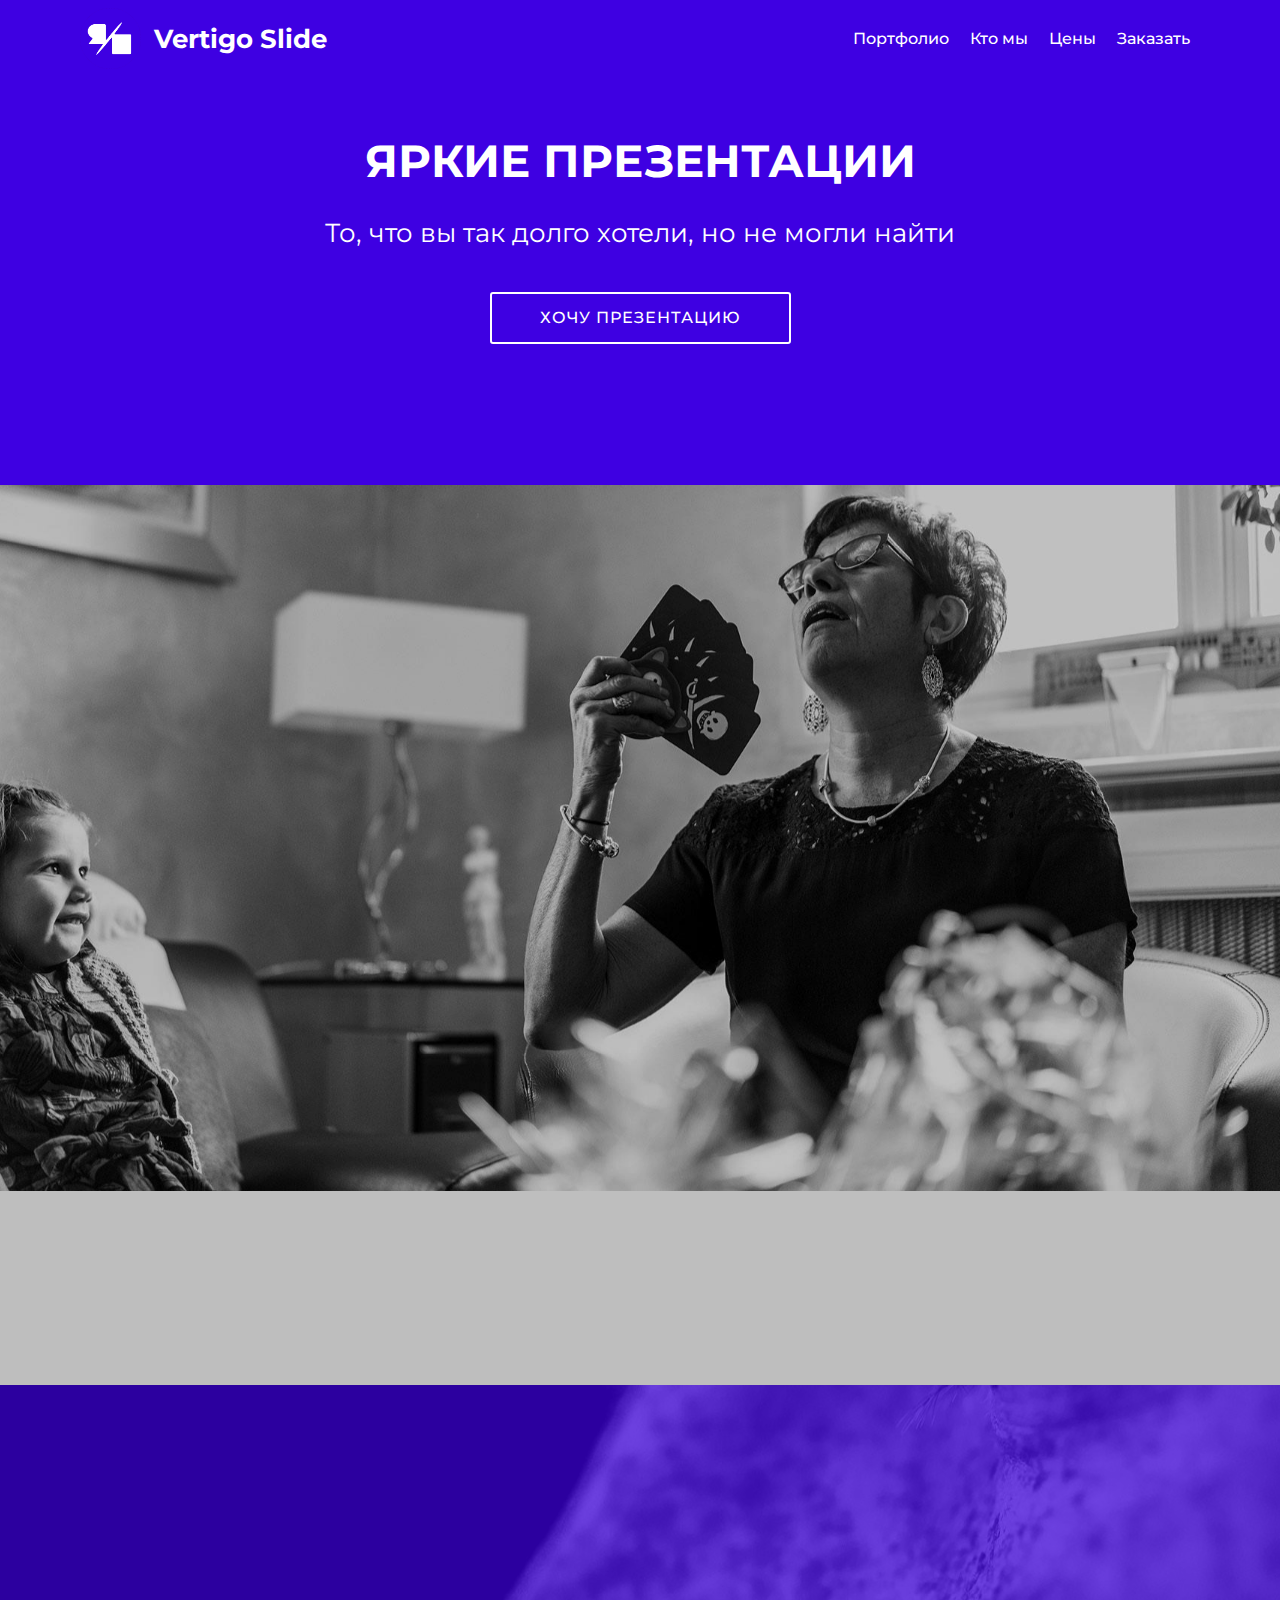
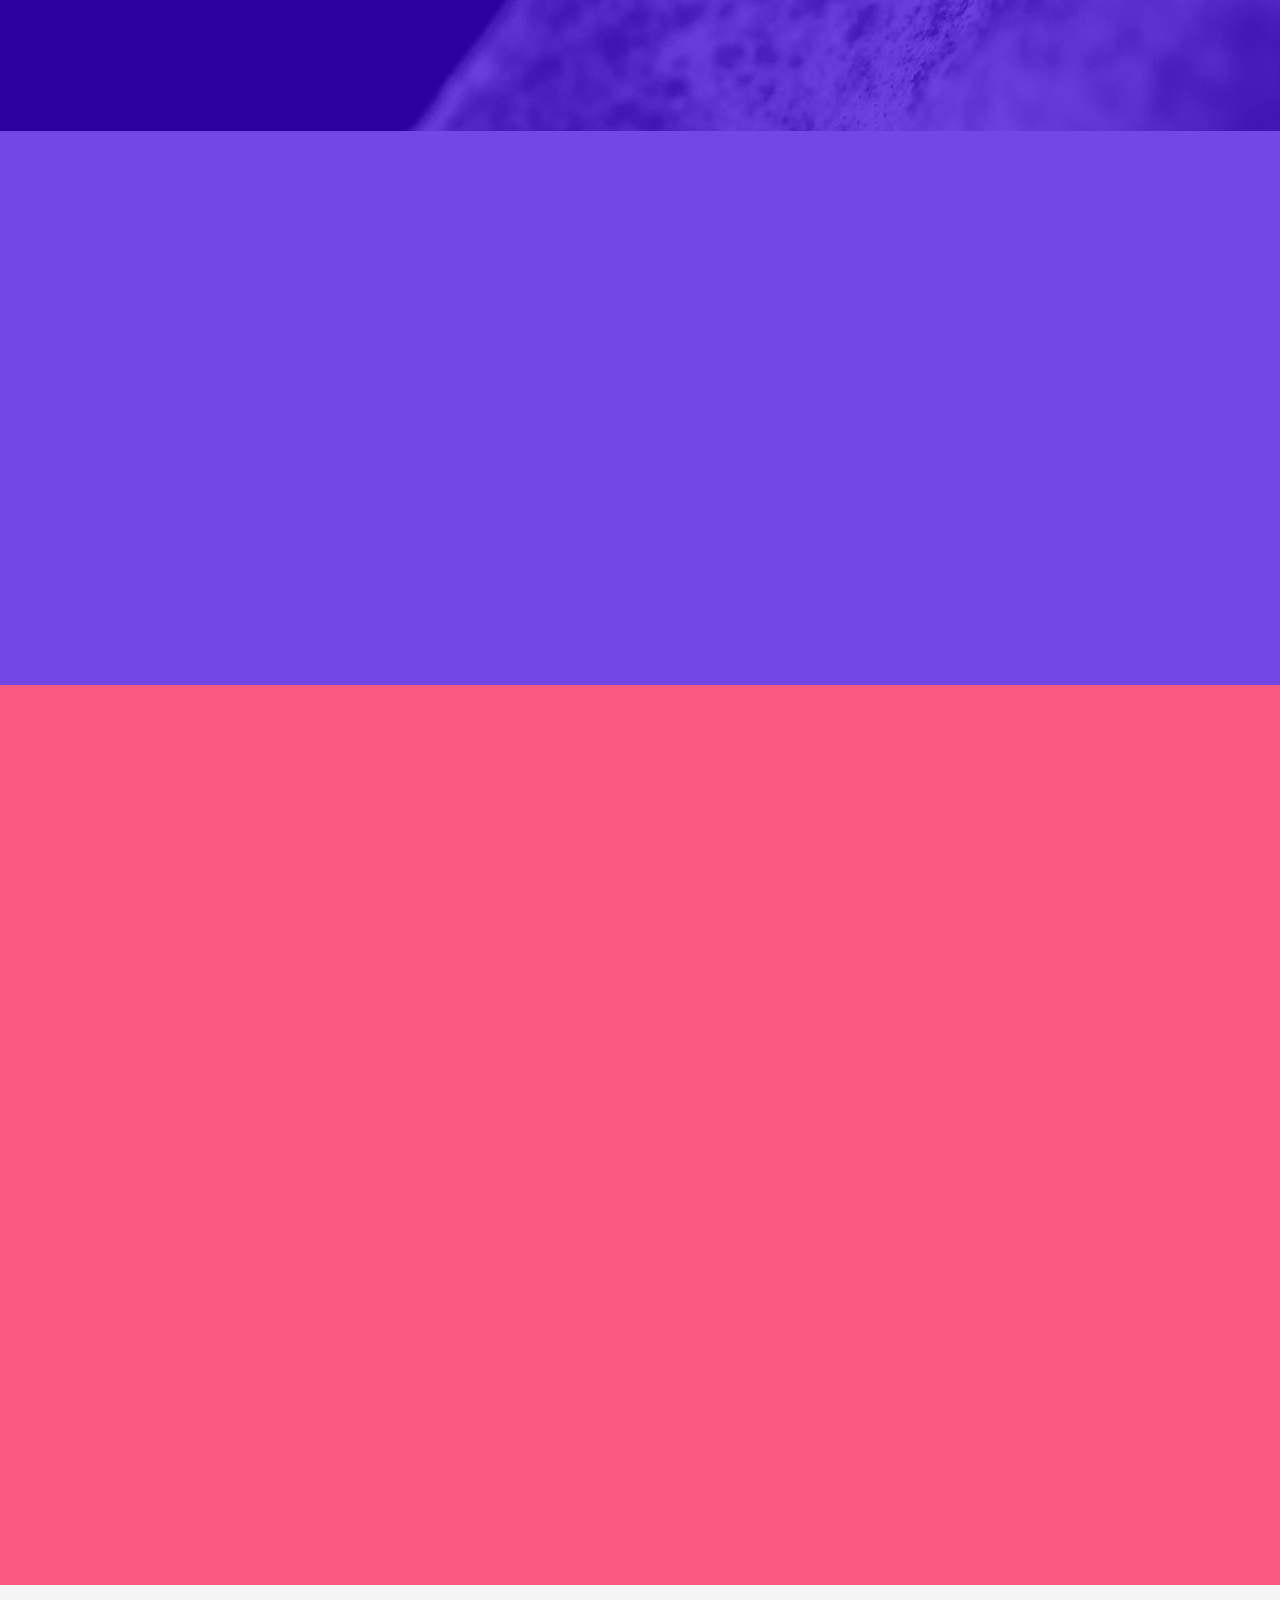
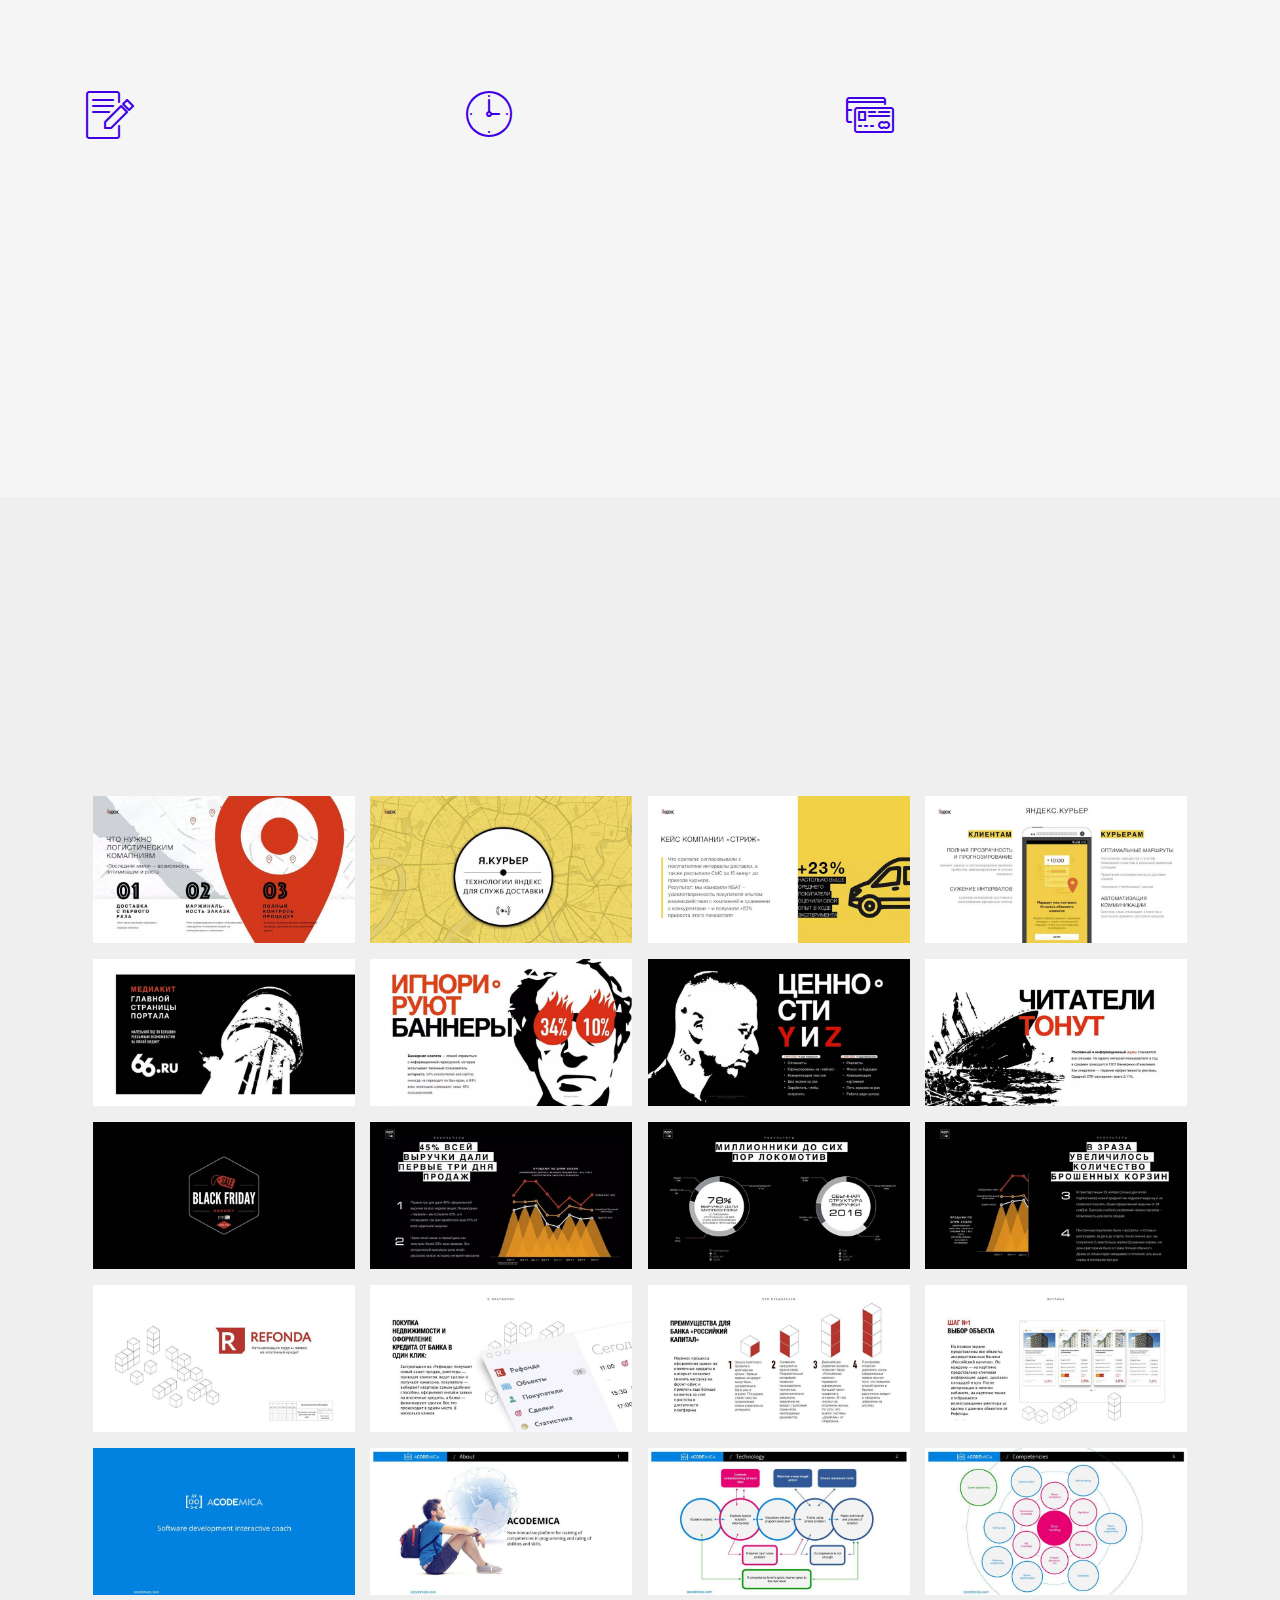
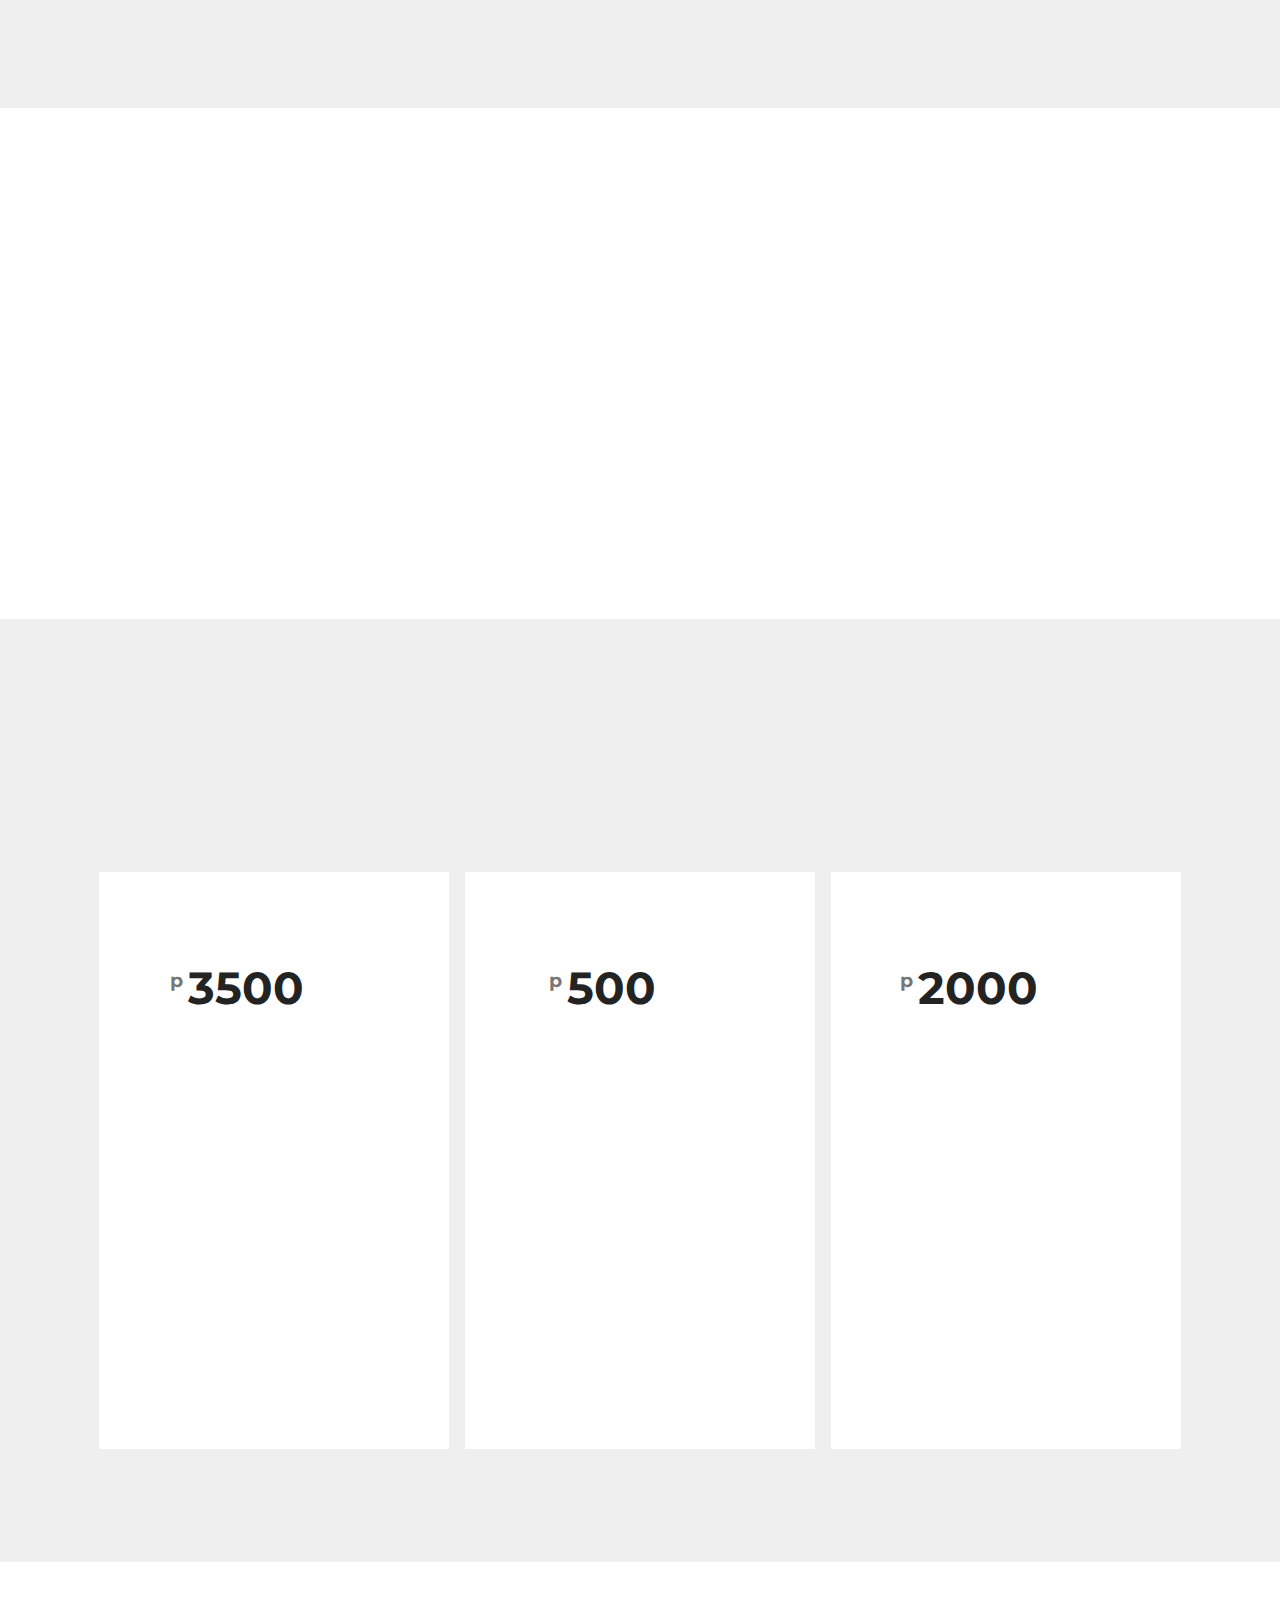
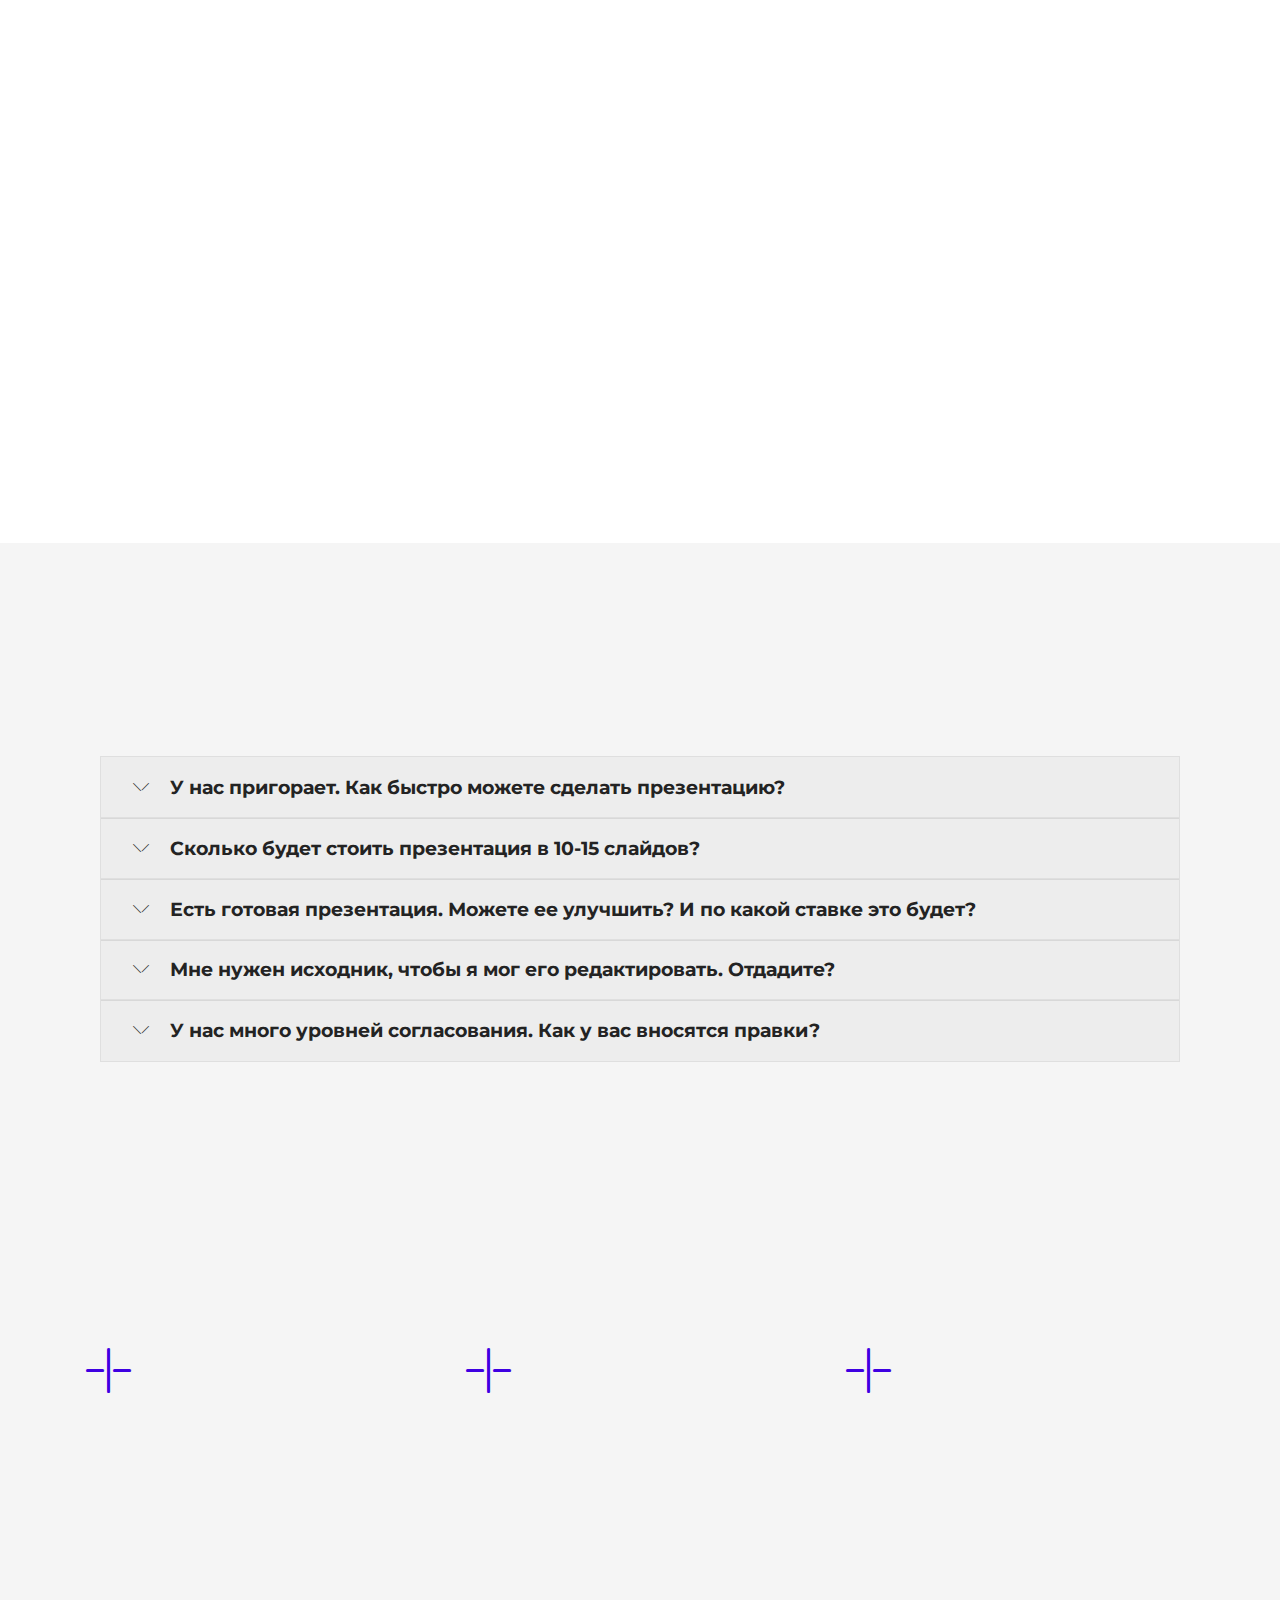
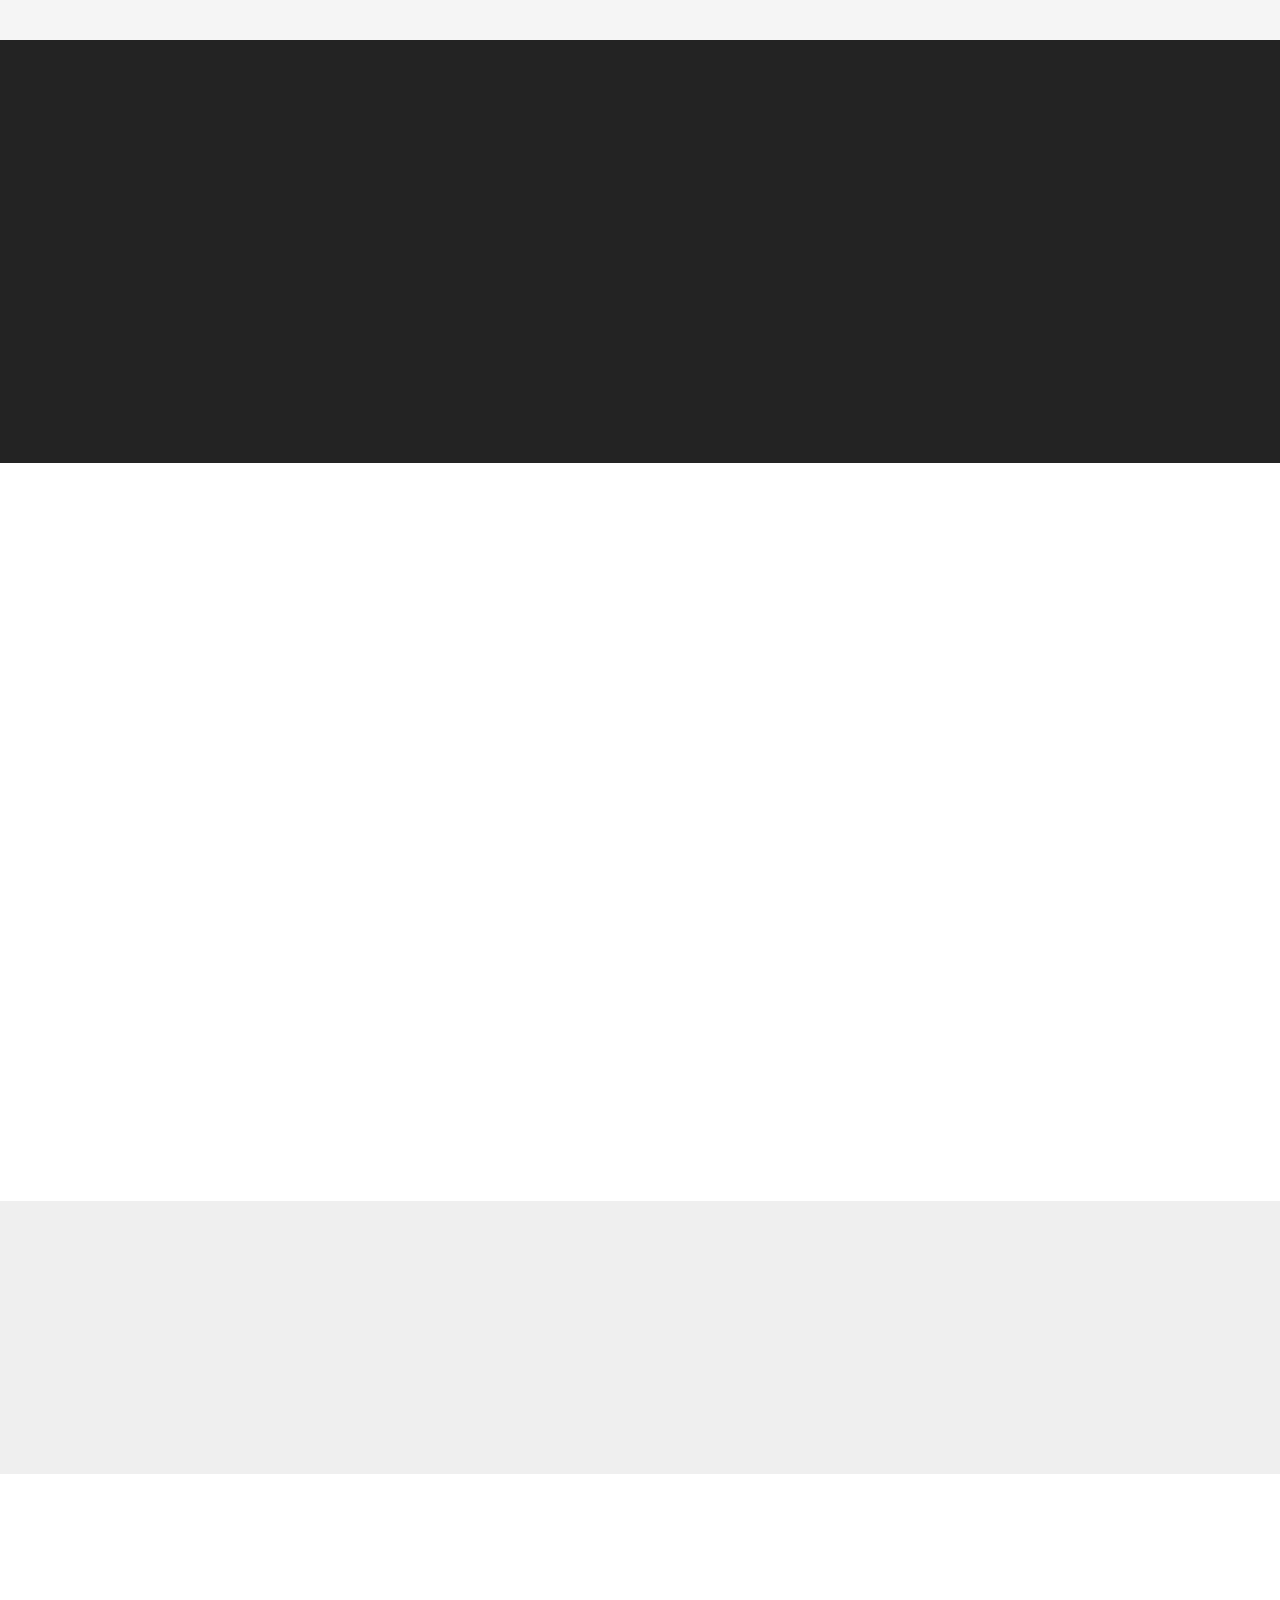
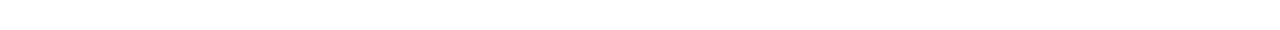
==== vertigo.html @ 1da67264 "create github pages" ====
<!DOCTYPE html>
<html >
<head>
  <!-- Site made with Mobirise Website Builder v4.6.2, https://mobirise.com -->
  <meta charset="UTF-8">
  <meta http-equiv="X-UA-Compatible" content="IE=edge">
  <meta name="generator" content="Mobirise v4.6.2, mobirise.com">
  <meta name="viewport" content="width=device-width, initial-scale=1, minimum-scale=1">
  <link rel="shortcut icon" href="assets/images/yap-logo-main-900x900.png" type="image/x-icon">
  <meta name="description" content="Дизайн, копирайтинг, креатив и визуализация идей — все в одном месте. Pitch deck, понятные слайды для VC-фондов или захватывающий рассказ о продукте. Это наша специализация. Ничего лишнего, все по делу.">
  <title>Вертиго-Слайд</title>
  <link rel="stylesheet" href="assets/web/assets/mobirise-icons-bold/mobirise-icons-bold.css">
  <link rel="stylesheet" href="assets/web/assets/mobirise-icons/mobirise-icons.css">
  <link rel="stylesheet" href="assets/tether/tether.min.css">
  <link rel="stylesheet" href="assets/bootstrap/css/bootstrap.min.css">
  <link rel="stylesheet" href="assets/bootstrap/css/bootstrap-grid.min.css">
  <link rel="stylesheet" href="assets/bootstrap/css/bootstrap-reboot.min.css">
  <link rel="stylesheet" href="assets/dropdown/css/style.css">
  <link rel="stylesheet" href="assets/animatecss/animate.min.css">
  <link rel="stylesheet" href="assets/socicon/css/styles.css">
  <link rel="stylesheet" href="assets/theme/css/style.css">
  <link rel="stylesheet" href="assets/gallery/style.css">
  <link rel="stylesheet" href="assets/mobirise/css/mbr-additional.css" type="text/css">
  
  
  
</head>
<body>

<!-- Google Analytics -->
<!-- Global site tag (gtag.js) - Google Analytics -->
<script async src="https://www.googletagmanager.com/gtag/js?id=UA-113122969-2"></script>
<script>
  window.dataLayer = window.dataLayer || [];
  function gtag(){dataLayer.push(arguments);}
  gtag('js', new Date());

  gtag('config', 'UA-113122969-2');
</script>

<!-- Yandex.Metrika counter -->
<script type="text/javascript" >
    (function (d, w, c) {
        (w[c] = w[c] || []).push(function() {
            try {
                w.yaCounter47503006 = new Ya.Metrika2({
                    id:47503006,
                    clickmap:true,
                    trackLinks:true,
                    accurateTrackBounce:true,
                    webvisor:true,
                    trackHash:true
                });
            } catch(e) { }
        });

        var n = d.getElementsByTagName("script")[0],
            s = d.createElement("script"),
            f = function () { n.parentNode.insertBefore(s, n); };
        s.type = "text/javascript";
        s.async = true;
        s.src = "https://mc.yandex.ru/metrika/tag.js";

        if (w.opera == "[object Opera]") {
            d.addEventListener("DOMContentLoaded", f, false);
        } else { f(); }
    })(document, window, "yandex_metrika_callbacks2");
</script>
<noscript><div><img src="https://mc.yandex.ru/watch/47503006" style="position:absolute; left:-9999px;" alt="" /></div></noscript>
<!-- /Yandex.Metrika counter -->
<!-- /Google Analytics -->


  <section class="menu cid-qIjB0CIxzP" once="menu" id="menu2-1e">

    

    <nav class="navbar navbar-expand beta-menu navbar-dropdown align-items-center navbar-toggleable-sm">
        <button class="navbar-toggler navbar-toggler-right" type="button" data-toggle="collapse" data-target="#navbarSupportedContent" aria-controls="navbarSupportedContent" aria-expanded="false" aria-label="Toggle navigation">
            <div class="hamburger">
                <span></span>
                <span></span>
                <span></span>
                <span></span>
            </div>
        </button>
        <div class="menu-logo">
            <div class="navbar-brand">
                <span class="navbar-logo">
                    
                        <img src="assets/images/yap-logo-main-900x900.png" alt="" title="" style="height: 3.8rem;">
                    
                </span>
                <span class="navbar-caption-wrap"><a class="navbar-caption text-white display-5" href="https://yasnoslide.github.io/vertigo.html">Vertigo Slide</a></span>
            </div>
        </div>
        <div class="collapse navbar-collapse" id="navbarSupportedContent">
            <ul class="navbar-nav nav-dropdown nav-right" data-app-modern-menu="true"><li class="nav-item">
                    <a class="nav-link link text-white display-4" href="index.html#gallery1-n">
                        Портфолио</a>
                </li>
                <li class="nav-item">
                    <a class="nav-link link text-white display-4" href="index.html#header9-5">
                        Кто мы</a>
                </li><li class="nav-item"><a class="nav-link link text-white display-4" href="index.html#pricing-tables1-7">
                        Цены</a></li><li class="nav-item"><a class="nav-link link text-white display-4" href="index.html#form1-1b">
                        Заказать</a></li></ul>
            
        </div>
    </nav>
</section>

<section class="engine"><a href="https://mobirise.ws/e">best website builder software</a></section><section class="header1 cid-qIjDxOASQi" id="header1-2i">

    

    

    <div class="container">
        <div class="row justify-content-md-center">
            <div class="mbr-white col-md-10">
                <h1 class="mbr-section-title align-center mbr-bold pb-3 mbr-fonts-style display-2">
                    ЯРКИЕ ПРЕЗЕНТАЦИИ</h1>
                
                <p class="mbr-text align-center pb-3 mbr-fonts-style display-5">То, что вы так долго хотели, но не могли найти<br></p>
                <div class="mbr-section-btn align-center"><a class="btn btn-md btn-white-outline display-4" href="https://mobirise.com">
                        ХОЧУ ПРЕЗЕНТАЦИЮ</a></div>
            </div>
        </div>
    </div>

</section>

<section class="header9 cid-qIjB0E7SUb mbr-fullscreen mbr-parallax-background" id="header9-1g">

    

    <div class="mbr-overlay" style="opacity: 0.2; background-color: rgb(0, 0, 0);">
    </div>

    <div class="container">
        <div class="media-container-column mbr-white col-md-12">
            <h1 class="mbr-section-title align-left mbr-bold pb-3 mbr-fonts-style display-2">нездешние идеи</h1>
            
            
            
        </div>
    </div>

    
</section>

<section class="header9 cid-qIjB0MAr1H mbr-fullscreen mbr-parallax-background" id="header9-1o">

    

    <div class="mbr-overlay" style="opacity: 0.7; background-color: rgb(62, 0, 226);">
    </div>

    <div class="container">
        <div class="media-container-column mbr-white col-12 col-md-12">
            <h1 class="mbr-section-title align-left mbr-bold pb-3 mbr-fonts-style display-2">Кто мы? Мы хуманы!</h1>
            
            
            
        </div>
    </div>

    
</section>

<section class="header9 cid-qIjFBpw65R mbr-fullscreen mbr-parallax-background" id="header9-2j">

    

    <div class="mbr-overlay" style="opacity: 0.8; background-color: rgb(255, 51, 102);">
    </div>

    <div class="container">
        <div class="media-container-column mbr-white col-md-12">
            <h1 class="mbr-section-title align-left mbr-bold pb-3 mbr-fonts-style display-2">Ну як як? Шо як? Як як як...</h1>
            
            
            
        </div>
    </div>

    
</section>

<section class="features10 cid-qIjB0F2pya" id="features10-1h">

    

    
    <div class="container">
        <div class="row justify-content-center">
            <div class="card p-3 col-12 col-md-6 col-lg-4">
                <div class="media mb-3">
                    <div class="card-img align-self-center">
                        <span class="mbr-iconfont mbri-edit" style="color: rgb(62, 0, 226); font-size: 48px;"></span>
                    </div>
                    <h4 class="card-title media-body py-3 mbr-fonts-style display-7"><strong>Презентация из ничего</strong></h4>
                </div>
                <div class="card-box">
                    <p class="mbr-text mbr-fonts-style display-7">Мы сами полностью создаем контент и дизайн-макет — на базе интервью, вашего фирменного стиля, техзадания и неструктурированных материалов, которые у вас имеются.</p>
                </div>
            </div>

            <div class="card p-3 col-12 col-md-6 col-lg-4">
                <div class="media mb-3">
                    <div class="card-img align-self-center">
                        <span class="mbr-iconfont mbri-clock" style="color: rgb(62, 0, 226); font-size: 48px;"></span>
                    </div>
                    <h4 class="card-title media-body py-3 mbr-fonts-style display-7"><strong>За неделю</strong></h4>
                </div>
                <div class="card-box">
                    <p class="mbr-text mbr-fonts-style display-7">Мы подготовим проект презентации за несколько часов. За 7 рабочих дней — полностью стандартную презентацию "с нуля". Аудит слайдов — в течение трех часов.</p>
                </div>
            </div>

            <div class="card p-3 col-12 col-md-6 col-lg-4">
                <div class="media mb-3">
                    <div class="card-img align-self-center">
                        <span class="mbr-iconfont mbri-credit-card" style="color: rgb(62, 0, 226); font-size: 48px;"></span>
                    </div>
                    <h4 class="card-title media-body py-3 mbr-fonts-style display-7"><strong>₽ 3500. Все включено</strong></h4>
                </div>
                <div class="card-box">
                    <p class="mbr-text mbr-fonts-style display-7">Никаких ценовых сюрпризов при сдаче работ. У нас фиксированная цена ₽ 3500 за слайд. На итоговую цену влияет только количество слайдов, которое вы сами и регулируете.</p>
                </div>
            </div>

            
        </div>
    </div>
</section>

<section class="header9 cid-qIjB0FUyr6" id="header9-1i">

    

    

    <div class="container">
        <div class="media-container-column mbr-white col-md-12">
            <h1 class="mbr-section-title align-left mbr-bold pb-3 mbr-fonts-style display-2">Что мы делаем?</h1>
            
            <p class="mbr-text align-left pb-3 mbr-fonts-style display-7">Презентации,  отчеты, визуализация данных, компреды... <br>Вот некоторые слайды из наших готовых презентаций:</p>
            
        </div>
    </div>

    
</section>

<section class="mbr-gallery mbr-slider-carousel cid-qIjB0GFVuH" id="gallery1-1j">

    

    <div class="container">
        <div><!-- Filter --><!-- Gallery --><div class="mbr-gallery-row"><div class="mbr-gallery-layout-default"><div><div><div class="mbr-gallery-item mbr-gallery-item--p1" data-video-url="false" data-tags="Animated"><div href="#lb-gallery1-1j" data-slide-to="0" data-toggle="modal"><img src="assets/images/yandex-2-1000x563-800x450.jpg" alt=""><span class="icon-focus"></span></div></div><div class="mbr-gallery-item mbr-gallery-item--p1" data-video-url="false" data-tags="Animated"><div href="#lb-gallery1-1j" data-slide-to="1" data-toggle="modal"><img src="assets/images/yandex-3-1000x563-800x450.jpg" alt=""><span class="icon-focus"></span></div></div><div class="mbr-gallery-item mbr-gallery-item--p1" data-video-url="false" data-tags="Animated"><div href="#lb-gallery1-1j" data-slide-to="2" data-toggle="modal"><img src="assets/images/yandex-1-1000x563-800x450.jpg" alt=""><span class="icon-focus"></span></div></div><div class="mbr-gallery-item mbr-gallery-item--p1" data-video-url="false" data-tags="Animated"><div href="#lb-gallery1-1j" data-slide-to="3" data-toggle="modal"><img src="assets/images/yandex-5-1000x563-800x450.jpg" alt=""><span class="icon-focus"></span></div></div><div class="mbr-gallery-item mbr-gallery-item--p1" data-video-url="false" data-tags="Animated"><div href="#lb-gallery1-1j" data-slide-to="4" data-toggle="modal"><img src="assets/images/66-mediakit-3-1000x563-800x450.jpg" alt=""><span class="icon-focus"></span></div></div><div class="mbr-gallery-item mbr-gallery-item--p1" data-video-url="false" data-tags="Animated"><div href="#lb-gallery1-1j" data-slide-to="5" data-toggle="modal"><img src="assets/images/66-mediakit-4-1000x563-800x450.jpg" alt=""><span class="icon-focus"></span></div></div><div class="mbr-gallery-item mbr-gallery-item--p1" data-video-url="false" data-tags="Animated"><div href="#lb-gallery1-1j" data-slide-to="6" data-toggle="modal"><img src="assets/images/66-mediakit-7-1000x563-800x450.jpg" alt=""><span class="icon-focus"></span></div></div><div class="mbr-gallery-item mbr-gallery-item--p1" data-video-url="false" data-tags="Animated"><div href="#lb-gallery1-1j" data-slide-to="7" data-toggle="modal"><img src="assets/images/66-mediakit-2-1000x563-800x450.jpg" alt=""><span class="icon-focus"></span></div></div><div class="mbr-gallery-item mbr-gallery-item--p1" data-video-url="false" data-tags="Animated"><div href="#lb-gallery1-1j" data-slide-to="8" data-toggle="modal"><img src="assets/images/e96-bf-1-1000x563-800x450.jpg" alt=""><span class="icon-focus"></span></div></div><div class="mbr-gallery-item mbr-gallery-item--p1" data-video-url="false" data-tags="Animated"><div href="#lb-gallery1-1j" data-slide-to="9" data-toggle="modal"><img src="assets/images/e96-bf-2-1000x563-800x450.jpg" alt=""><span class="icon-focus"></span></div></div><div class="mbr-gallery-item mbr-gallery-item--p1" data-video-url="false" data-tags="Animated"><div href="#lb-gallery1-1j" data-slide-to="10" data-toggle="modal"><img src="assets/images/e96-bf-3-1000x563-800x450.jpg" alt=""><span class="icon-focus"></span></div></div><div class="mbr-gallery-item mbr-gallery-item--p1" data-video-url="false" data-tags="Animated"><div href="#lb-gallery1-1j" data-slide-to="11" data-toggle="modal"><img src="assets/images/e96-bf-4-1000x563-800x450.jpg" alt=""><span class="icon-focus"></span></div></div><div class="mbr-gallery-item mbr-gallery-item--p1" data-video-url="false" data-tags="Animated"><div href="#lb-gallery1-1j" data-slide-to="12" data-toggle="modal"><img src="assets/images/refonda-1-1000x563-800x450.jpg" alt=""><span class="icon-focus"></span></div></div><div class="mbr-gallery-item mbr-gallery-item--p1" data-video-url="false" data-tags="Animated"><div href="#lb-gallery1-1j" data-slide-to="13" data-toggle="modal"><img src="assets/images/refonda-2-1000x563-800x450.jpg" alt=""><span class="icon-focus"></span></div></div><div class="mbr-gallery-item mbr-gallery-item--p1" data-video-url="false" data-tags="Animated"><div href="#lb-gallery1-1j" data-slide-to="14" data-toggle="modal"><img src="assets/images/refonda-3-1000x563-800x450.jpg" alt=""><span class="icon-focus"></span></div></div><div class="mbr-gallery-item mbr-gallery-item--p1" data-video-url="false" data-tags="Animated"><div href="#lb-gallery1-1j" data-slide-to="15" data-toggle="modal"><img src="assets/images/refonda-4-1000x563-800x450.jpg" alt=""><span class="icon-focus"></span></div></div><div class="mbr-gallery-item mbr-gallery-item--p1" data-video-url="false" data-tags="Animated"><div href="#lb-gallery1-1j" data-slide-to="16" data-toggle="modal"><img src="assets/images/acodemica-1-1000x563-800x450.jpg" alt=""><span class="icon-focus"></span></div></div><div class="mbr-gallery-item mbr-gallery-item--p1" data-video-url="false" data-tags="Animated"><div href="#lb-gallery1-1j" data-slide-to="17" data-toggle="modal"><img src="assets/images/acodemica-4-1000x563-800x450.jpg" alt=""><span class="icon-focus"></span></div></div><div class="mbr-gallery-item mbr-gallery-item--p1" data-video-url="false" data-tags="Animated"><div href="#lb-gallery1-1j" data-slide-to="18" data-toggle="modal"><img src="assets/images/acodemica-5-1000x563-800x450.jpg" alt=""><span class="icon-focus"></span></div></div><div class="mbr-gallery-item mbr-gallery-item--p1" data-video-url="false" data-tags="Animated"><div href="#lb-gallery1-1j" data-slide-to="19" data-toggle="modal"><img src="assets/images/acodemica-2-1000x563-800x450.jpg" alt=""><span class="icon-focus"></span></div></div></div></div><div class="clearfix"></div></div></div><!-- Lightbox --><div data-app-prevent-settings="" class="mbr-slider modal fade carousel slide" tabindex="-1" data-keyboard="true" data-interval="false" id="lb-gallery1-1j"><div class="modal-dialog"><div class="modal-content"><div class="modal-body"><div class="carousel-inner"><div class="carousel-item"><img src="assets/images/yandex-2-1000x563.jpg" alt=""></div><div class="carousel-item"><img src="assets/images/yandex-3-1000x563.jpg" alt=""></div><div class="carousel-item"><img src="assets/images/yandex-1-1000x563.jpg" alt=""></div><div class="carousel-item"><img src="assets/images/yandex-5-1000x563.jpg" alt=""></div><div class="carousel-item"><img src="assets/images/66-mediakit-3-1000x563.jpg" alt=""></div><div class="carousel-item"><img src="assets/images/66-mediakit-4-1000x563.jpg" alt=""></div><div class="carousel-item"><img src="assets/images/66-mediakit-7-1000x563.jpg" alt=""></div><div class="carousel-item"><img src="assets/images/66-mediakit-2-1000x563.jpg" alt=""></div><div class="carousel-item"><img src="assets/images/e96-bf-1-1000x563.jpg" alt=""></div><div class="carousel-item"><img src="assets/images/e96-bf-2-1000x563.jpg" alt=""></div><div class="carousel-item"><img src="assets/images/e96-bf-3-1000x563.jpg" alt=""></div><div class="carousel-item"><img src="assets/images/e96-bf-4-1000x563.jpg" alt=""></div><div class="carousel-item"><img src="assets/images/refonda-1-1000x563.jpg" alt=""></div><div class="carousel-item"><img src="assets/images/refonda-2-1000x563.jpg" alt=""></div><div class="carousel-item"><img src="assets/images/refonda-3-1000x563.jpg" alt=""></div><div class="carousel-item"><img src="assets/images/refonda-4-1000x563.jpg" alt=""></div><div class="carousel-item"><img src="assets/images/acodemica-1-1000x563.jpg" alt=""></div><div class="carousel-item"><img src="assets/images/acodemica-4-1000x563.jpg" alt=""></div><div class="carousel-item"><img src="assets/images/acodemica-5-1000x563.jpg" alt=""></div><div class="carousel-item active"><img src="assets/images/acodemica-2-1000x563.jpg" alt=""></div></div><a class="carousel-control carousel-control-prev" role="button" data-slide="prev" href="#lb-gallery1-1j"><span class="mbri-left mbr-iconfont" aria-hidden="true"></span><span class="sr-only">Previous</span></a><a class="carousel-control carousel-control-next" role="button" data-slide="next" href="#lb-gallery1-1j"><span class="mbri-right mbr-iconfont" aria-hidden="true"></span><span class="sr-only">Next</span></a><a class="close" href="#" role="button" data-dismiss="modal"><span class="sr-only">Close</span></a></div></div></div></div></div>
    </div>

</section>

<section class="header9 cid-qIjB0ImvtT" id="header9-1k">

    

    

    <div class="container">
        <div class="media-container-column mbr-white col-md-12">
            <h1 class="mbr-section-title align-left mbr-bold pb-3 mbr-fonts-style display-2">Гордимся сотрудничеством</h1>
            
            <p class="mbr-text align-left pb-3 mbr-fonts-style display-5">Нам все равно: гигант вы или стартап. Мы работаем и с теми, и с другими. Только масштаб идей определяет содержание ваших презентаций.</p>
            
        </div>
    </div>

    
</section>

<section class="features2 cid-qIjB0JcHNm" id="features2-1l">

    

    
    
    <div class="container">
        <div class="media-container-row">
            <div class="card p-3 col-12 col-md-6 col-lg-4">
                <div class="card-wrapper">
                    <div class="card-img">
                        <img src="assets/images/logos-yandex-smaller-1-500x333.jpg" alt="Mobirise" title="">
                    </div>
                    <div class="card-box">
                        
                        
                    </div>
                </div>
            </div>

            <div class="card p-3 col-12 col-md-6 col-lg-4">
                <div class="card-wrapper">
                    <div class="card-img">
                        <img src="assets/images/logos-96-smaller-1-500x333.jpg" alt="Mobirise" title="">
                    </div>
                    <div class="card-box ">
                        
                        
                    </div>
                </div>
            </div>

            <div class="card p-3 col-12 col-md-6 col-lg-4">
                <div class="card-wrapper">
                    <div class="card-img">
                        <img src="assets/images/logos-refonda-smaller-1-500x333.jpg" alt="Mobirise" title="">
                    </div>
                    <div class="card-box">
                        
                        
                    </div>
                </div>
            </div>

            
        </div>
    </div>
</section>

<section class="header9 cid-qIjB0Kv1B9" id="header9-1m">

    

    

    <div class="container">
        <div class="media-container-column mbr-white col-md-12">
            <h1 class="mbr-section-title align-left mbr-bold pb-3 mbr-fonts-style display-2">Цены</h1>
            
            <p class="mbr-text align-left pb-3 mbr-fonts-style display-7">
                Если вы не нашли того, что вам необходимо, <a href="mailto:chetkiyslide@gmail.com?subject=Есть вопрос по презентации">напишите нам</a>
            </p>
            
        </div>
    </div>

    
</section>

<section class="cid-qIjB0LpWue" id="pricing-tables1-1n">

    

    
    <div class="container">
        <div class="media-container-row">

            <div class="plan col-12 mx-2 my-2 justify-content-center col-lg-4">
                <div class="plan-header text-center pt-5">
                    <h3 class="plan-title mbr-fonts-style display-7"><strong>Разработка с нуля</strong><br><strong><br></strong></h3>
                    <div class="plan-price">
                        <span class="price-value mbr-fonts-style display-7">
                            р
                        </span>
                        <span class="price-figure mbr-fonts-style display-2">
                              3500</span>
                        <small class="price-term mbr-fonts-style display-7">
                             / слайд
                        </small>
                    </div>
                </div>
                <div class="plan-body pb-5">
                    <div class="plan-list align-center">
                        <ul class="list-group list-group-flush mbr-fonts-style display-4">
                            <li class="list-group-item"><span style="font-size: 1rem;"><br></span></li><li class="list-group-item"><span style="font-size: 1rem;">Копирайтинг</span><br></li><li class="list-group-item">Дизайн-макет</li><li class="list-group-item">Верстка</li><li class="list-group-item">Разработка инфографики</li><li class="list-group-item">Корректура и редактирование</li><li class="list-group-item">PDF</li>
                        </ul>
                    </div>
                    <div class="mbr-section-btn text-center pt-4"><a href="mailto:chetkiyslide@gmail.com?subject=Разработка с нуля 3500" class="btn btn-primary display-4">ЗАКАЗАТЬ</a></div>
                </div>
            </div>

            <div class="plan col-12 mx-2 my-2 justify-content-center col-lg-4">
                <div class="plan-header text-center pt-5">
                    <h3 class="plan-title mbr-fonts-style display-7"><strong>
                        Аудит</strong><br><br><strong>
                    </strong></h3>
                    <div class="plan-price">
                        <span class="price-value mbr-fonts-style display-7">
                            р
                        </span>
                        <span class="price-figure mbr-fonts-style display-2">
                            500</span>
                        <small class="price-term mbr-fonts-style display-7">
                            / слайд</small>
                    </div>
                </div>
                <div class="plan-body pb-5">
                    <div class="plan-list align-center">
                        <ul class="list-group list-group-flush mbr-fonts-style display-4">
                            <li class="list-group-item"><span style="font-size: 1rem;"><br></span></li><li class="list-group-item"><span style="font-size: 1rem;">Рекомендации по котенту</span><br></li><li class="list-group-item">Рекомендации по верстке</li><li class="list-group-item">Рекомендации по дизайну</li><li class="list-group-item">Рекомендации по смысловой структуре</li><li class="list-group-item">Рекомендации по типам инфографики и отображению данных</li>
                        </ul>
                    </div>
                    <div class="mbr-section-btn text-center pt-4"><a href="mailto:chetkiyslide@gmail.com?subject=Аудит 500" class="btn btn-primary display-4">ЗАКАЗАТЬ</a></div>
                </div>
            </div>

            <div class="plan col-12 mx-2 my-2 justify-content-center col-lg-4">
                <div class="plan-header text-center pt-5">
                    <h3 class="plan-title mbr-fonts-style display-7"><strong>Только дизайн</strong><br><strong><br></strong></h3>
                    <div class="plan-price">
                        <span class="price-value mbr-fonts-style display-7">
                            р
                        </span>
                        <span class="price-figure mbr-fonts-style display-2">
                            2000</span>
                        <small class="price-term mbr-fonts-style display-7">
                             / слайд
                        </small>
                    </div>
                </div>
                <div class="plan-body pb-5">
                    <div class="plan-list align-center">
                        <ul class="list-group list-group-flush mbr-fonts-style display-4">
                            <li class="list-group-item"><span style="font-size: 1rem;"><br></span></li><li class="list-group-item"><span style="font-size: 1rem;">Разработка дизайн-модели</span><br></li><li class="list-group-item">Разработка инфографики</li><li class="list-group-item">Сборка и верстка презентации</li><li class="list-group-item">PDF</li><li class="list-group-item">Не более 3-х согласований<br></li>
                        </ul>
                    </div>
                    <div class="mbr-section-btn text-center pt-4"><a href="mailto:chetkiyslide@gmail.com?subject=Только дизайн 2000" class="btn btn-primary display-4">ЗАКАЗАТЬ</a></div>
                </div>
            </div>

            
        </div>
    </div>
</section>

<section class="mbr-section content6 cid-qIjB0NqfGs" id="content6-1p">
    
     
    
    <div class="container">
        <div class="media-container-row">
            <div class="col-12">
                <div class="media-container-row">
                    <div class="mbr-figure" style="width: 25%;">
                      <img src="assets/images/faces-dima-1-340x340.jpg" alt="Mobirise" title="">  
                    </div>
                    <div class="media-content">
                        <div class="mbr-section-text">
                            <p class="mbr-text mb-0 mbr-fonts-style display-7"><strong>Дмитрий Иванов, архитектор смыслов</strong>&nbsp;<br>12+ лет в деловой журналистике, 7 лет — на позиции главреда. Вижу в историях главное, уничтожаю лишнее. Последние 4 года занимался продвижением технологических компаний. Подготовил не менее 50 презентаций за это время.</p>
                        </div>
                    </div>
                </div>
            </div>
        </div>
    </div>
</section>

<section class="mbr-section content7 cid-qIjB0O3GhE" id="content7-1q">
          
    

    <div class="container">
        <div class="media-container-row">
            <div class="col-12 col-md-12">
                <div class="media-container-row">
                    <div class="media-content">
                        <div class="mbr-section-text">
                            <p class="mbr-text align-right mb-0 mbr-fonts-style display-7"><strong>Алексей Прист, архитектор форм</strong>&nbsp;<br>20+ лет работы в графическом дизайне. Широкий диапазон компетенций в дизайне взаимодействий. Создал макеты для 5 журналов. На позиции арт-директор работа в топ-10 digital-студий страны — JetStyle.</p>
                        </div>
                    </div>
                    <div class="mbr-figure" style="width: 25%;">
                     <img src="assets/images/faces-alex-2-340x340.jpg" alt="Mobirise" title="">  
                    </div>
                </div>
            </div>
        </div>
    </div>
</section>

<section class="accordion1 cid-qIjB0OIGE6" id="accordion1-1r">

    

    
    <div class="container">
        <div class="media-container-row">
            <div class="col-12 col-md-12">
                <div class="section-head text-center space30">
                    <h2 class="mbr-section-title pb-5 mbr-fonts-style display-2"><strong>FAQ
                    </strong></h2>
                </div>
                <div class="clearfix"></div>
                <div id="bootstrap-accordion_33" class="panel-group accordionStyles accordion" role="tablist" aria-multiselectable="true">
                    <div class="card">
                        <div class="card-header" role="tab" id="headingOne">
                            <a role="button" class="panel-title collapsed text-black" data-toggle="collapse" data-parent="#bootstrap-accordion_33" data-core="" href="#collapse1_33" aria-expanded="false" aria-controls="collapse1">
                                <h4 class="mbr-fonts-style display-7">
                                    <span class="sign mbr-iconfont mbri-arrow-down inactive"></span><strong>&nbsp;У нас пригорает. Как быстро можете сделать презентацию?</strong></h4>
                            </a>
                        </div>
                        <div id="collapse1_33" class="panel-collapse noScroll collapse " role="tabpanel" aria-labelledby="headingOne">
                            <div class="panel-body p-4">
                                <p class="mbr-fonts-style panel-text display-7">
                                   Работа над презентацией с нуля в 10-12 слайдов занимает семь рабочих дней. Мы пробовали быстрее, но пока не получается. Либо страдает качество, либо мы.</p>
                            </div>
                        </div>
                    </div>
                    <div class="card">
                        <div class="card-header" role="tab" id="headingTwo">
                            <a role="button" class="collapsed panel-title text-black" data-toggle="collapse" data-parent="#bootstrap-accordion_33" data-core="" href="#collapse2_33" aria-expanded="false" aria-controls="collapse2">
                                <h4 class="mbr-fonts-style display-7">
                                    <span class="sign mbr-iconfont mbri-arrow-down inactive"></span><strong>&nbsp;Сколько будет стоить презентация в 10-15 слайдов?</strong></h4>
                            </a>
                            
                        </div>
                        <div id="collapse2_33" class="panel-collapse noScroll collapse" role="tabpanel" aria-labelledby="headingTwo">
                            <div class="panel-body p-4">
                                <p class="mbr-fonts-style panel-text display-7">
                                   Исходя из стоимости слайда в 3500 рублей, мы получаем вилку 35000-52500 руб. Сюда входит копирайтинг, дизайн, сборка, корректура — все, чтобы продукт выглядел законченным и цельным.</p>
                            </div>
                        </div>
                    </div>
                    <div class="card">
                        <div class="card-header" role="tab" id="headingThree">
                            <a role="button" class="collapsed text-black panel-title" data-toggle="collapse" data-parent="#bootstrap-accordion_33" data-core="" href="#collapse3_33" aria-expanded="false" aria-controls="collapse3">
                                <h4 class="mbr-fonts-style display-7">
                                    <span class="sign mbr-iconfont mbri-arrow-down inactive"></span><strong>&nbsp;Есть готовая презентация. Можете ее улучшить? И по какой ставке это будет?</strong></h4>
                            </a>
                        </div>
                        <div id="collapse3_33" class="panel-collapse noScroll collapse" role="tabpanel" aria-labelledby="headingThree">
                            <div class="panel-body p-4">
                                <p class="mbr-fonts-style panel-text display-7">Тут возможно несколько сценариев. У вас есть дизайнер, вы своими силами можете все перебрать, но не знаете, что именно плохо. тогда закажите "Аудит", мы подготовим подробное заключение, что требует переделки и какой именно. То есть мы подготовим все замечания и правки, а внесение их будет на вашей стороне. Второй сценарий, когда мы берем вашу презентацию, понимаем, что нужно создавать новую: с новым текстом, новыми идеями, новой структурой, но сохранением фирменных элементов. Это тариф "Разработка с нуля". Третий сценарий, когда вас устраивает содержание, но вас не устраивает оформление. Выбирайте тариф "Только дизайн".</p>
                            </div>
                        </div>
                    </div>
                    <div class="card">
                        <div class="card-header" role="tab" id="headingThree">
                            <a role="button" class="collapsed panel-title text-black" data-toggle="collapse" data-parent="#bootstrap-accordion_33" data-core="" href="#collapse4_33" aria-expanded="false" aria-controls="collapse4">
                                <h4 class="mbr-fonts-style display-7">
                                    <span class="sign mbr-iconfont mbri-arrow-down inactive"></span><strong>&nbsp;Мне нужен исходник, чтобы я мог его редактировать. Отдадите?</strong></h4>
                            </a> 
                        </div>
                        <div id="collapse4_33" class="panel-collapse noScroll collapse" role="tabpanel" aria-labelledby="headingThree">
                            <div class="panel-body p-4">
                                <p class="mbr-fonts-style panel-text display-7">
                                   Не проблема. Мы собираем презентации в различных программных продуктах и с использованием многих технологиях. Если вам нужен редактируемый исходник, на старте следует договориться, что это будет PowerPoint или Keynote, которые чаще всего есть у рядовых сотрудников.</p>
                            </div>
                        </div>
                    </div>
                    <div class="card">
                        <div class="card-header" role="tab" id="headingThree">
                            <a role="button" class="collapsed panel-title text-black" data-toggle="collapse" data-parent="#bootstrap-accordion_33" data-core="" href="#collapse5_33" aria-expanded="false" aria-controls="collapse5">
                                <h4 class="mbr-fonts-style display-7">
                                    <span class="sign mbr-iconfont mbri-arrow-down inactive"></span>&nbsp;<strong>У нас много уровней согласования. Как у вас вносятся правки?</strong></h4>
                            </a>
                        </div>
                        <div id="collapse5_33" class="panel-collapse noScroll collapse" role="tabpanel" aria-labelledby="headingThree">
                            <div class="panel-body p-4">
                                <p class="mbr-fonts-style panel-text display-7">
                                   Правки мы вносим охотно, однако на этот счет есть регламент. Сначала мы разрабатываем смысловой скелет. Он утверждается и более не трансформируется. Под него прорабатываются ключевые сообщения и выстраивается история. Мы согласовываем и это. Далее мы готовим эскизы ключевых слайдов, чтобы нащупать правильную стилистику и подачу. Как правило из трех вариантов один выстреливает. После этого стилистика не может быть изменена. Ну и все это превращается в текст, цифры, диаграммы и иллюстрации. Здесь допустимы правки.</p>
                            </div>
                        </div>
                    </div>
                    
                </div>
            </div>
        </div>
    </div>
</section>

<section class="header9 cid-qIjB0QejqZ" id="header9-1s">

    

    

    <div class="container">
        <div class="media-container-column mbr-white col-md-10">
            <h1 class="mbr-section-title align-left mbr-bold pb-3 mbr-fonts-style display-2">Еще сомневаетесь?</h1>
            
            <p class="mbr-text align-left pb-3 mbr-fonts-style display-5">А как вам такие аргументы:</p>
            
        </div>
    </div>

    
</section>

<section class="features7 cid-qIjB0R779C" id="features7-1t">
    
    

    
    <div class="container">
        <div class="row justify-content-center">

            <div class="card p-3 col-12 col-md-6 col-lg-4">
                <div class="media">
                    <div class="card-img pr-2">
                        <span class="mbr-iconfont mbrib-plus" style="font-size: 48px; color: rgb(62, 0, 226);"></span>
                    </div>
                    <div class="card-box media-body">
                        <h4 class="card-title py-3 mbr-fonts-style display-7"><strong>Минимум риска</strong></h4>
                        <p class="mbr-text mbr-fonts-style display-7">
                           Поэтапная работа: эскиз, контент, затем сборка, никаких котов в мешке!</p>
                    </div>
                </div>
            </div>

            <div class="card p-3 col-12 col-md-6 col-lg-4">
                <div class="media"> 
                    <div class="card-img pr-2">
                        <span class="mbr-iconfont mbrib-plus" style="font-size: 48px; color: rgb(62, 0, 226);"></span>
                    </div>
                    <div class="card-box media-body">
                        <h4 class="card-title py-3 mbr-fonts-style display-7"><strong>
                            Точно в срок</strong></h4>
                        <p class="mbr-text mbr-fonts-style display-7">Вернем деньги, если не успеем в срок. Разуметеся, все защищено договором.&nbsp;<br><br></p>
                    </div>
                </div>
            </div>

            <div class="card p-3 col-12 col-md-6 col-lg-4">
                <div class="media">
                    <div class="card-img pr-2">
                        <span class="mbr-iconfont mbrib-plus" style="font-size: 48px; color: rgb(62, 0, 226);"></span>
                    </div>
                    <div class="media-body card-box">
                        <h4 class="card-title py-3 mbr-fonts-style display-7"><strong>Без потери времени</strong></h4>
                        <p class="mbr-text mbr-fonts-style display-7">Мы используем онлайн-инструментарий, чтобы не тратить ваше и наше время.<br></p>
                    </div>
                </div>
            </div>

            
        </div>
    </div>
</section>

<section class="testimonials2 cid-qIjB0S3COY" id="testimonials2-1u">

    

    

    <div class="container">
        <div class="media-container-row">
            <div class="mbr-figure pr-lg-5" style="width: 130%;">
              <img src="assets/images/-gray-822x599.jpg" alt="" title="">
            </div>
            <div class="media-content px-3 align-self-center mbr-white py-2">
                    <p class="mbr-text testimonial-text mbr-fonts-style display-5"><strong>
                       "Ничего не нужно было объяснять. Заполнили анкету, отдали брендбук, дали ссылку на сайт. Все. Получили результат."
                    </strong></p>
                    <p class="mbr-author-name pt-4 mb-2 mbr-fonts-style display-7">
                       Богдан Кульчицкий
                    </p>
                    <p class="mbr-author-desc mbr-fonts-style display-7">
                       директор 66.ру
                    </p>
            </div>
        </div>
    </div>
</section>

<section class="mbr-section form1 cid-qIjB0SKvOO" id="form1-1v">

    

    
    <div class="container">
        <div class="row justify-content-center">
            <div class="title col-12 col-lg-8">
                <h2 class="mbr-section-title align-center pb-3 mbr-fonts-style display-2"><strong>Закажите расчет презентации</strong></h2>
                
            </div>
        </div>
    </div>
    <div class="container">
        <div class="row justify-content-center">
            <div class="media-container-column col-lg-10" data-form-type="formoid">
                    <div data-form-alert="" hidden="">Благодарим за заявку, мы свяжемся с вами в ближайшее время.</div>
            
                    <form class="mbr-form" action="https://mobirise.com/" method="post" data-form-title="Mobirise Form"><input type="hidden" name="email" data-form-email="true" value="3Ihw/jtJ/inZ98g4jaRFWBjACaMjBMFVptRfydUzj9j8YRPdu8BxNRDVLSNlFxalbEW2c4nWtkPOYCddcoNZB/TJ6PDaAOsV6e3/FF715z5nLCAedqhPWozjIg+OMqea" data-form-field="Email">
                        <div class="row row-sm-offset">
                            <div class="col-md-4 multi-horizontal" data-for="name">
                                <div class="form-group">
                                    <label class="form-control-label mbr-fonts-style display-7" for="name-form1-1v">Ваше имя, фамилия:</label>
                                    <input type="text" class="form-control" name="name" data-form-field="Name" required="" id="name-form1-1v">
                                </div>
                            </div>
                            <div class="col-md-4 multi-horizontal" data-for="email">
                                <div class="form-group">
                                    <label class="form-control-label mbr-fonts-style display-7" for="email-form1-1v">Email</label>
                                    <input type="email" class="form-control" name="email" data-form-field="Email" required="" id="email-form1-1v">
                                </div>
                            </div>
                            
                        </div>
                        <div class="form-group" data-for="message">
                            <label class="form-control-label mbr-fonts-style display-7" for="message-form1-1v">Опишите вкратце задачу, сроки и как лучше связаться с вами:&nbsp;</label>
                            <textarea type="text" class="form-control" name="message" rows="7" data-form-field="Message" id="message-form1-1v"></textarea>
                        </div>
            
                        <span class="input-group-btn"><button href="" type="submit" class="btn btn-primary btn-form display-4">МНЕ НУЖНА ПРЕЗЕНТАЦИЯ!</button></span>
                    </form>
            </div>
        </div>
    </div>
</section>

<section class="mbr-section info1 cid-qIjB0TvW3Y" id="info1-1w">

    

    
    <div class="container">
        <div class="row justify-content-center content-row">
            <div class="media-container-column title col-12 col-md-6">
                <h3 class="mbr-section-subtitle align-left mbr-light pb-3 mbr-fonts-style display-5"><strong>А можно ли побыстрее?</strong></h3>
                <h2 class="align-left mbr-bold mbr-fonts-style display-7"><span style="font-weight: normal;">Заполните анкету-бриф и мы сразу стартуем!</span></h2>
            </div>
            <div class="media-container-column col-12 col-md-4">
                <div class="mbr-section-btn align-right py-4"><a class="btn btn-primary-outline display-4" href="https://form.jotformeu.com/80282302813347" target="_blank">ЗАПОЛНИТЬ АНКЕТУ</a></div>
            </div>
        </div>
    </div>
</section>

<section class="cid-qIjB0UsFyW mbr-reveal" id="footer1-1x">

    

    

    <div class="container">
        <div class="media-container-row content text-white">
            <div class="col-12 col-md-3">
                <div class="media-wrap">
                    
                        <img src="assets/images/yap-logo-main.svg" alt="Mobirise" title="">
                    
                </div>
            </div>
            <div class="col-12 col-md-3 mbr-fonts-style display-7">
                <h5 class="pb-3"></h5>
                <p class="mbr-text"></p>
            </div>
            <div class="col-12 col-md-3 mbr-fonts-style display-4">
                <h5 class="pb-3"></h5>
                <p class="mbr-text"></p>
            </div>
            <div class="col-12 col-md-3 mbr-fonts-style display-4">
                <h5 class="pb-3">
                    Email
                </h5>
                <p class="mbr-text">
                    chetkiyslide@gmail.com <br></p>
            </div>
        </div>
        
    </div>
</section>


  <script src="assets/web/assets/jquery/jquery.min.js"></script>
  <script src="assets/popper/popper.min.js"></script>
  <script src="assets/tether/tether.min.js"></script>
  <script src="assets/bootstrap/js/bootstrap.min.js"></script>
  <script src="assets/dropdown/js/script.min.js"></script>
  <script src="assets/touchswipe/jquery.touch-swipe.min.js"></script>
  <script src="assets/viewportchecker/jquery.viewportchecker.js"></script>
  <script src="assets/masonry/masonry.pkgd.min.js"></script>
  <script src="assets/imagesloaded/imagesloaded.pkgd.min.js"></script>
  <script src="assets/bootstrapcarouselswipe/bootstrap-carousel-swipe.js"></script>
  <script src="assets/smoothscroll/smooth-scroll.js"></script>
  <script src="assets/vimeoplayer/jquery.mb.vimeo_player.js"></script>
  <script src="assets/mbr-switch-arrow/mbr-switch-arrow.js"></script>
  <script src="assets/parallax/jarallax.min.js"></script>
  <script src="assets/theme/js/script.js"></script>
  <script src="assets/slidervideo/script.js"></script>
  <script src="assets/formoid/formoid.min.js"></script>
  <script src="assets/gallery/player.min.js"></script>
  <script src="assets/gallery/script.js"></script>
  
  
  <input name="animation" type="hidden">
  </body>
</html>
---- assets/web/assets/mobirise-icons-bold/mobirise-icons-bold.css ----
@font-face {
  font-family: 'mobirise-icons-bold';
  src:  url('mobirise-icons-bold.eot?m1l4yr');
  src:  url('mobirise-icons-bold.eot?m1l4yr#iefix') format('embedded-opentype'),
    url('mobirise-icons-bold.ttf?m1l4yr') format('truetype'),
    url('mobirise-icons-bold.woff?m1l4yr') format('woff'),
    url('mobirise-icons-bold.svg?m1l4yr#mobirise-icons-bold') format('svg');
  font-weight: normal;
  font-style: normal;
}

[class^="mbrib-"], [class*="mbrib-"] {
  /* use !important to prevent issues with browser extensions that change fonts */
  font-family: 'mobirise-icons-bold' !important;
  speak: none;
  font-style: normal;
  font-weight: normal;
  font-variant: normal;
  text-transform: none;
  line-height: 1;

  /* Better Font Rendering =========== */
  -webkit-font-smoothing: antialiased;
  -moz-osx-font-smoothing: grayscale;
}

.mbrib-add-submenu:before {
  content: "\e900";
}
.mbrib-alert:before {
  content: "\e901";
}
.mbrib-align-center:before {
  content: "\e902";
}
.mbrib-align-justify:before {
  content: "\e903";
}
.mbrib-align-left:before {
  content: "\e904";
}
.mbrib-align-right:before {
  content: "\e905";
}
.mbrib-android:before {
  content: "\e906";
}
.mbrib-apple:before {
  content: "\e907";
}
.mbrib-arrow-down:before {
  content: "\e908";
}
.mbrib-arrow-next:before {
  content: "\e909";
}
.mbrib-arrow-prev:before {
  content: "\e90a";
}
.mbrib-arrow-up:before {
  content: "\e90b";
}
.mbrib-bold:before {
  content: "\e90c";
}
.mbrib-bookmark:before {
  content: "\e90d";
}
.mbrib-bootstrap:before {
  content: "\e90e";
}
.mbrib-briefcase:before {
  content: "\e90f";
}
.mbrib-browse:before {
  content: "\e910";
}
.mbrib-bulleted-list:before {
  content: "\e911";
}
.mbrib-calendar:before {
  content: "\e912";
}
.mbrib-camera:before {
  content: "\e913";
}
.mbrib-cart-add:before {
  content: "\e914";
}
.mbrib-cart-full:before {
  content: "\e915";
}
.mbrib-cash:before {
  content: "\e916";
}
.mbrib-change-style:before {
  content: "\e917";
}
.mbrib-chat:before {
  content: "\e918";
}
.mbrib-clock:before {
  content: "\e919";
}
.mbrib-close:before {
  content: "\e91a";
}
.mbrib-cloud:before {
  content: "\e91b";
}
.mbrib-code:before {
  content: "\e91c";
}
.mbrib-contact-form:before {
  content: "\e91d";
}
.mbrib-credit-card:before {
  content: "\e91e";
}
.mbrib-cursor-click:before {
  content: "\e91f";
}
.mbrib-cust-feedback:before {
  content: "\e920";
}
.mbrib-database:before {
  content: "\e921";
}
.mbrib-delivery:before {
  content: "\e922";
}
.mbrib-desktop:before {
  content: "\e923";
}
.mbrib-devices:before {
  content: "\e924";
}
.mbrib-down:before {
  content: "\e925";
}
.mbrib-download:before {
  content: "\e926";
}
.mbrib-drag-n-drop:before {
  content: "\e927";
}
.mbrib-drag-n-drop2:before {
  content: "\e928";
}
.mbrib-edit:before {
  content: "\e929";
}
.mbrib-edit2:before {
  content: "\e92a";
}
.mbrib-error:before {
  content: "\e92b";
}
.mbrib-extension:before {
  content: "\e92c";
}
.mbrib-features:before {
  content: "\e92d";
}
.mbrib-file:before {
  content: "\e92e";
}
.mbrib-flag:before {
  content: "\e92f";
}
.mbrib-folder:before {
  content: "\e930";
}
.mbrib-gift:before {
  content: "\e931";
}
.mbrib-github:before {
  content: "\e932";
}
.mbrib-globe-2:before {
  content: "\e933";
}
.mbrib-globe:before {
  content: "\e934";
}
.mbrib-growing-chart:before {
  content: "\e935";
}
.mbrib-hearth:before {
  content: "\e936";
}
.mbrib-help:before {
  content: "\e937";
}
.mbrib-home:before {
  content: "\e938";
}
.mbrib-hot-cup:before {
  content: "\e939";
}
.mbrib-idea:before {
  content: "\e93a";
}
.mbrib-image-gallery:before {
  content: "\e93b";
}
.mbrib-image-slider:before {
  content: "\e93c";
}
.mbrib-info:before {
  content: "\e93d";
}
.mbrib-italic:before {
  content: "\e93e";
}
.mbrib-key:before {
  content: "\e93f";
}
.mbrib-laptop:before {
  content: "\e940";
}
.mbrib-layers:before {
  content: "\e941";
}
.mbrib-left-right:before {
  content: "\e942";
}
.mbrib-left:before {
  content: "\e943";
}
.mbrib-letter:before {
  content: "\e944";
}
.mbrib-like:before {
  content: "\e945";
}
.mbrib-link:before {
  content: "\e946";
}
.mbrib-lock:before {
  content: "\e947";
}
.mbrib-login:before {
  content: "\e948";
}
.mbrib-logout:before {
  content: "\e949";
}
.mbrib-magic-stick:before {
  content: "\e94a";
}
.mbrib-map-pin:before {
  content: "\e94b";
}
.mbrib-menu:before {
  content: "\e94c";
}
.mbrib-mobile:before {
  content: "\e94d";
}
.mbrib-mobile2:before {
  content: "\e94e";
}
.mbrib-mobirise:before {
  content: "\e94f";
}
.mbrib-more-horizontal:before {
  content: "\e950";
}
.mbrib-more-vertical:before {
  content: "\e951";
}
.mbrib-music:before {
  content: "\e952";
}
.mbrib-new-file:before {
  content: "\e953";
}
.mbrib-numbered-list:before {
  content: "\e954";
}
.mbrib-opened-folder:before {
  content: "\e955";
}
.mbrib-pages:before {
  content: "\e956";
}
.mbrib-paper-plane:before {
  content: "\e957";
}
.mbrib-paperclip:before {
  content: "\e958";
}
.mbrib-photo:before {
  content: "\e959";
}
.mbrib-photos:before {
  content: "\e95a";
}
.mbrib-pin:before {
  content: "\e95b";
}
.mbrib-play:before {
  content: "\e95c";
}
.mbrib-plus:before {
  content: "\e95d";
}
.mbrib-preview:before {
  content: "\e95e";
}
.mbrib-print:before {
  content: "\e95f";
}
.mbrib-protect:before {
  content: "\e960";
}
.mbrib-question:before {
  content: "\e961";
}
.mbrib-quote-left:before {
  content: "\e962";
}
.mbrib-quote-right:before {
  content: "\e963";
}
.mbrib-redo:before {
  content: "\e964";
}
.mbrib-refresh:before {
  content: "\e965";
}
.mbrib-responsive:before {
  content: "\e966";
}
.mbrib-right:before {
  content: "\e967";
}
.mbrib-rocket:before {
  content: "\e968";
}
.mbrib-sad-face:before {
  content: "\e969";
}
.mbrib-sale:before {
  content: "\e96a";
}
.mbrib-save:before {
  content: "\e96b";
}
.mbrib-search:before {
  content: "\e96c";
}
.mbrib-setting:before {
  content: "\e96d";
}
.mbrib-setting2:before {
  content: "\e96e";
}
.mbrib-setting3:before {
  content: "\e96f";
}
.mbrib-share:before {
  content: "\e970";
}
.mbrib-shopping-bag:before {
  content: "\e971";
}
.mbrib-shopping-basket:before {
  content: "\e972";
}
.mbrib-shopping-cart:before {
  content: "\e973";
}
.mbrib-sites:before {
  content: "\e974";
}
.mbrib-smile-face:before {
  content: "\e975";
}
.mbrib-speed:before {
  content: "\e976";
}
.mbrib-star:before {
  content: "\e977";
}
.mbrib-success:before {
  content: "\e978";
}
.mbrib-sun:before {
  content: "\e979";
}
.mbrib-sun2:before {
  content: "\e97a";
}
.mbrib-tablet-vertical:before {
  content: "\e97b";
}
.mbrib-tablet:before {
  content: "\e97c";
}
.mbrib-target:before {
  content: "\e97d";
}
.mbrib-timer:before {
  content: "\e97e";
}
.mbrib-to-ftp:before {
  content: "\e97f";
}
.mbrib-to-local-drive:before {
  content: "\e980";
}
.mbrib-touch-swipe:before {
  content: "\e981";
}
.mbrib-touch:before {
  content: "\e982";
}
.mbrib-trash:before {
  content: "\e983";
}
.mbrib-underline:before {
  content: "\e984";
}
.mbrib-undo:before {
  content: "\e985";
}
.mbrib-unlink:before {
  content: "\e986";
}
.mbrib-unlock:before {
  content: "\e987";
}
.mbrib-up-down:before {
  content: "\e988";
}
.mbrib-up:before {
  content: "\e989";
}
.mbrib-update:before {
  content: "\e98a";
}
.mbrib-upload:before {
  content: "\e98b";
}
.mbrib-user:before {
  content: "\e98c";
}
.mbrib-user2:before {
  content: "\e98d";
}
.mbrib-users:before {
  content: "\e98e";
}
.mbrib-video-play:before {
  content: "\e98f";
}
.mbrib-video:before {
  content: "\e990";
}
.mbrib-watch:before {
  content: "\e991";
}
.mbrib-website-theme:before {
  content: "\e992";
}
.mbrib-wifi:before {
  content: "\e993";
}
.mbrib-windows:before {
  content: "\e994";
}
.mbrib-zoom-out:before {
  content: "\e995";
}
---- assets/web/assets/mobirise-icons/mobirise-icons.css ----
@font-face {
  font-family: 'MobiriseIcons';
  src:  url('mobirise-icons.eot?spat4u');
  src:  url('mobirise-icons.eot?spat4u#iefix') format('embedded-opentype'),
    url('mobirise-icons.ttf?spat4u') format('truetype'),
    url('mobirise-icons.woff?spat4u') format('woff'),
    url('mobirise-icons.svg?spat4u#MobiriseIcons') format('svg');
  font-weight: normal;
  font-style: normal;
}

[class^="mbri-"], [class*=" mbri-"] {
  /* use !important to prevent issues with browser extensions that change fonts */
  font-family: MobiriseIcons !important;
  speak: none;
  font-style: normal;
  font-weight: normal;
  font-variant: normal;
  text-transform: none;
  line-height: 1;

  /* Better Font Rendering =========== */
  -webkit-font-smoothing: antialiased;
  -moz-osx-font-smoothing: grayscale;
}

.mbri-add-submenu:before {
  content: "\e900";
}
.mbri-alert:before {
  content: "\e901";
}
.mbri-align-center:before {
  content: "\e902";
}
.mbri-align-justify:before {
  content: "\e903";
}
.mbri-align-left:before {
  content: "\e904";
}
.mbri-align-right:before {
  content: "\e905";
}
.mbri-android:before {
  content: "\e906";
}
.mbri-apple:before {
  content: "\e907";
}
.mbri-arrow-down:before {
  content: "\e908";
}
.mbri-arrow-next:before {
  content: "\e909";
}
.mbri-arrow-prev:before {
  content: "\e90a";
}
.mbri-arrow-up:before {
  content: "\e90b";
}
.mbri-bold:before {
  content: "\e90c";
}
.mbri-bookmark:before {
  content: "\e90d";
}
.mbri-bootstrap:before {
  content: "\e90e";
}
.mbri-briefcase:before {
  content: "\e90f";
}
.mbri-browse:before {
  content: "\e910";
}
.mbri-bulleted-list:before {
  content: "\e911";
}
.mbri-calendar:before {
  content: "\e912";
}
.mbri-camera:before {
  content: "\e913";
}
.mbri-cart-add:before {
  content: "\e914";
}
.mbri-cart-full:before {
  content: "\e915";
}
.mbri-cash:before {
  content: "\e916";
}
.mbri-change-style:before {
  content: "\e917";
}
.mbri-chat:before {
  content: "\e918";
}
.mbri-clock:before {
  content: "\e919";
}
.mbri-close:before {
  content: "\e91a";
}
.mbri-cloud:before {
  content: "\e91b";
}
.mbri-code:before {
  content: "\e91c";
}
.mbri-contact-form:before {
  content: "\e91d";
}
.mbri-credit-card:before {
  content: "\e91e";
}
.mbri-cursor-click:before {
  content: "\e91f";
}
.mbri-cust-feedback:before {
  content: "\e920";
}
.mbri-database:before {
  content: "\e921";
}
.mbri-delivery:before {
  content: "\e922";
}
.mbri-desktop:before {
  content: "\e923";
}
.mbri-devices:before {
  content: "\e924";
}
.mbri-down:before {
  content: "\e925";
}
.mbri-download:before {
  content: "\e989";
}
.mbri-drag-n-drop:before {
  content: "\e927";
}
.mbri-drag-n-drop2:before {
  content: "\e928";
}
.mbri-edit:before {
  content: "\e929";
}
.mbri-edit2:before {
  content: "\e92a";
}
.mbri-error:before {
  content: "\e92b";
}
.mbri-extension:before {
  content: "\e92c";
}
.mbri-features:before {
  content: "\e92d";
}
.mbri-file:before {
  content: "\e92e";
}
.mbri-flag:before {
  content: "\e92f";
}
.mbri-folder:before {
  content: "\e930";
}
.mbri-gift:before {
  content: "\e931";
}
.mbri-github:before {
  content: "\e932";
}
.mbri-globe:before {
  content: "\e933";
}
.mbri-globe-2:before {
  content: "\e934";
}
.mbri-growing-chart:before {
  content: "\e935";
}
.mbri-hearth:before {
  content: "\e936";
}
.mbri-help:before {
  content: "\e937";
}
.mbri-home:before {
  content: "\e938";
}
.mbri-hot-cup:before {
  content: "\e939";
}
.mbri-idea:before {
  content: "\e93a";
}
.mbri-image-gallery:before {
  content: "\e93b";
}
.mbri-image-slider:before {
  content: "\e93c";
}
.mbri-info:before {
  content: "\e93d";
}
.mbri-italic:before {
  content: "\e93e";
}
.mbri-key:before {
  content: "\e93f";
}
.mbri-laptop:before {
  content: "\e940";
}
.mbri-layers:before {
  content: "\e941";
}
.mbri-left-right:before {
  content: "\e942";
}
.mbri-left:before {
  content: "\e943";
}
.mbri-letter:before {
  content: "\e944";
}
.mbri-like:before {
  content: "\e945";
}
.mbri-link:before {
  content: "\e946";
}
.mbri-lock:before {
  content: "\e947";
}
.mbri-login:before {
  content: "\e948";
}
.mbri-logout:before {
  content: "\e949";
}
.mbri-magic-stick:before {
  content: "\e94a";
}
.mbri-map-pin:before {
  content: "\e94b";
}
.mbri-menu:before {
  content: "\e94c";
}
.mbri-mobile:before {
  content: "\e94d";
}
.mbri-mobile2:before {
  content: "\e94e";
}
.mbri-mobirise:before {
  content: "\e94f";
}
.mbri-more-horizontal:before {
  content: "\e950";
}
.mbri-more-vertical:before {
  content: "\e951";
}
.mbri-music:before {
  content: "\e952";
}
.mbri-new-file:before {
  content: "\e953";
}
.mbri-numbered-list:before {
  content: "\e954";
}
.mbri-opened-folder:before {
  content: "\e955";
}
.mbri-pages:before {
  content: "\e956";
}
.mbri-paper-plane:before {
  content: "\e957";
}
.mbri-paperclip:before {
  content: "\e958";
}
.mbri-photo:before {
  content: "\e959";
}
.mbri-photos:before {
  content: "\e95a";
}
.mbri-pin:before {
  content: "\e95b";
}
.mbri-play:before {
  content: "\e95c";
}
.mbri-plus:before {
  content: "\e95d";
}
.mbri-preview:before {
  content: "\e95e";
}
.mbri-print:before {
  content: "\e95f";
}
.mbri-protect:before {
  content: "\e960";
}
.mbri-question:before {
  content: "\e961";
}
.mbri-quote-left:before {
  content: "\e962";
}
.mbri-quote-right:before {
  content: "\e963";
}
.mbri-refresh:before {
  content: "\e964";
}
.mbri-responsive:before {
  content: "\e965";
}
.mbri-right:before {
  content: "\e966";
}
.mbri-rocket:before {
  content: "\e967";
}
.mbri-sad-face:before {
  content: "\e968";
}
.mbri-sale:before {
  content: "\e969";
}
.mbri-save:before {
  content: "\e96a";
}
.mbri-search:before {
  content: "\e96b";
}
.mbri-setting:before {
  content: "\e96c";
}
.mbri-setting2:before {
  content: "\e96d";
}
.mbri-setting3:before {
  content: "\e96e";
}
.mbri-share:before {
  content: "\e96f";
}
.mbri-shopping-bag:before {
  content: "\e970";
}
.mbri-shopping-basket:before {
  content: "\e971";
}
.mbri-shopping-cart:before {
  content: "\e972";
}
.mbri-sites:before {
  content: "\e973";
}
.mbri-smile-face:before {
  content: "\e974";
}
.mbri-speed:before {
  content: "\e975";
}
.mbri-star:before {
  content: "\e976";
}
.mbri-success:before {
  content: "\e977";
}
.mbri-sun:before {
  content: "\e978";
}
.mbri-sun2:before {
  content: "\e979";
}
.mbri-tablet:before {
  content: "\e97a";
}
.mbri-tablet-vertical:before {
  content: "\e97b";
}
.mbri-target:before {
  content: "\e97c";
}
.mbri-timer:before {
  content: "\e97d";
}
.mbri-to-ftp:before {
  content: "\e97e";
}
.mbri-to-local-drive:before {
  content: "\e97f";
}
.mbri-touch-swipe:before {
  content: "\e980";
}
.mbri-touch:before {
  content: "\e981";
}
.mbri-trash:before {
  content: "\e982";
}
.mbri-underline:before {
  content: "\e983";
}
.mbri-unlink:before {
  content: "\e984";
}
.mbri-unlock:before {
  content: "\e985";
}
.mbri-up-down:before {
  content: "\e986";
}
.mbri-up:before {
  content: "\e987";
}
.mbri-update:before {
  content: "\e988";
}
.mbri-upload:before {
 content: "\e926"; 
}
.mbri-user:before {
  content: "\e98a";
}
.mbri-user2:before {
  content: "\e98b";
}
.mbri-users:before {
  content: "\e98c";
}
.mbri-video:before {
  content: "\e98d";
}
.mbri-video-play:before {
  content: "\e98e";
}
.mbri-watch:before {
  content: "\e98f";
}
.mbri-website-theme:before {
  content: "\e990";
}
.mbri-wifi:before {
  content: "\e991";
}
.mbri-windows:before {
  content: "\e992";
}
.mbri-zoom-out:before {
  content: "\e993";
}
.mbri-redo:before {
  content: "\e994";
}
.mbri-undo:before {
  content: "\e995";
}
---- assets/dropdown/css/style.css ----
.navbar-dropdown {
  left: 0;
  padding: 0;
  position: absolute;
  right: 0;
  top: 0;
  transition: all 0.45s ease;
  z-index: 1030;
  background: #282828; }
  .navbar-dropdown .navbar-logo {
    margin-right: 0.8rem;
    transition: margin 0.3s ease-in-out;
    vertical-align: middle; }
    .navbar-dropdown .navbar-logo img {
      height: 3.125rem;
      transition: all 0.3s ease-in-out; }
    .navbar-dropdown .navbar-logo.mbr-iconfont {
      font-size: 3.125rem;
      line-height: 3.125rem; }
  .navbar-dropdown .navbar-caption {
    font-weight: 700;
    white-space: normal;
    vertical-align: -4px;
    line-height: 3.125rem !important; }
    .navbar-dropdown .navbar-caption, .navbar-dropdown .navbar-caption:hover {
      color: inherit;
      text-decoration: none; }
  .navbar-dropdown .mbr-iconfont + .navbar-caption {
    vertical-align: -1px; }
  .navbar-dropdown.navbar-fixed-top {
    position: fixed; }
  .navbar-dropdown .navbar-brand span {
    vertical-align: -4px; }
  .navbar-dropdown.bg-color.transparent {
    background: none; }
  .navbar-dropdown.navbar-short .navbar-brand {
    padding: 0.625rem 0; }
    .navbar-dropdown.navbar-short .navbar-brand span {
      vertical-align: -1px; }
  .navbar-dropdown.navbar-short .navbar-caption {
    line-height: 2.375rem !important;
    vertical-align: -2px; }
  .navbar-dropdown.navbar-short .navbar-logo {
    margin-right: 0.5rem; }
    .navbar-dropdown.navbar-short .navbar-logo img {
      height: 2.375rem; }
    .navbar-dropdown.navbar-short .navbar-logo.mbr-iconfont {
      font-size: 2.375rem;
      line-height: 2.375rem; }
  .navbar-dropdown.navbar-short .mbr-table-cell {
    height: 3.625rem; }
  .navbar-dropdown .navbar-close {
    left: 0.6875rem;
    position: fixed;
    top: 0.75rem;
    z-index: 1000; }
  .navbar-dropdown .hamburger-icon {
    content: "";
    display: inline-block;
    vertical-align: middle;
    width: 16px;
    -webkit-box-shadow: 0 -6px 0 1px #282828,0 0 0 1px #282828,0 6px 0 1px #282828;
    -moz-box-shadow: 0 -6px 0 1px #282828,0 0 0 1px #282828,0 6px 0 1px #282828;
    box-shadow: 0 -6px 0 1px #282828,0 0 0 1px #282828,0 6px 0 1px #282828; }

.dropdown-menu .dropdown-toggle[data-toggle="dropdown-submenu"]::after {
  border-bottom: 0.35em solid transparent;
  border-left: 0.35em solid;
  border-right: 0;
  border-top: 0.35em solid transparent;
  margin-left: 0.3rem; }

.dropdown-menu .dropdown-item:focus {
  outline: 0; }

.nav-dropdown {
  font-size: 0.75rem;
  font-weight: 500;
  height: auto !important; }
  .nav-dropdown .nav-btn {
    padding-left: 1rem; }
  .nav-dropdown .link {
    margin: .667em 1.667em;
    font-weight: 500;
    padding: 0;
    transition: color .2s ease-in-out; }
    .nav-dropdown .link.dropdown-toggle {
      margin-right: 2.583em; }
      .nav-dropdown .link.dropdown-toggle::after {
        margin-left: .25rem;
        border-top: 0.35em solid;
        border-right: 0.35em solid transparent;
        border-left: 0.35em solid transparent;
        border-bottom: 0; }
      .nav-dropdown .link.dropdown-toggle[aria-expanded="true"] {
        margin: 0;
        padding: 0.667em 3.263em  0.667em 1.667em; }
  .nav-dropdown .link::after,
  .nav-dropdown .dropdown-item::after {
    color: inherit; }
  .nav-dropdown .btn {
    font-size: 0.75rem;
    font-weight: 700;
    letter-spacing: 0;
    margin-bottom: 0;
    padding-left: 1.25rem;
    padding-right: 1.25rem; }
  .nav-dropdown .dropdown-menu {
    border-radius: 0;
    border: 0;
    left: 0;
    margin: 0;
    padding-bottom: 1.25rem;
    padding-top: 1.25rem;
    position: relative; }
  .nav-dropdown .dropdown-submenu {
    margin-left: 0.125rem;
    top: 0; }
  .nav-dropdown .dropdown-item {
    font-weight: 500;
    line-height: 2;
    padding: 0.3846em 4.615em 0.3846em 1.5385em;
    position: relative;
    transition: color .2s ease-in-out, background-color .2s ease-in-out; }
    .nav-dropdown .dropdown-item::after {
      margin-top: -0.3077em;
      position: absolute;
      right: 1.1538em;
      top: 50%; }
    .nav-dropdown .dropdown-item:focus, .nav-dropdown .dropdown-item:hover {
      background: none; }

@media (max-width: 767px) {
  .nav-dropdown.navbar-toggleable-sm {
    bottom: 0;
    display: none;
    left: 0;
    overflow-x: hidden;
    position: fixed;
    top: 0;
    transform: translateX(-100%);
    -ms-transform: translateX(-100%);
    -webkit-transform: translateX(-100%);
    width: 18.75rem;
    z-index: 999; } }
.nav-dropdown.navbar-toggleable-xl {
  bottom: 0;
  display: none;
  left: 0;
  overflow-x: hidden;
  position: fixed;
  top: 0;
  transform: translateX(-100%);
  -ms-transform: translateX(-100%);
  -webkit-transform: translateX(-100%);
  width: 18.75rem;
  z-index: 999; }

.nav-dropdown-sm {
  display: block !important;
  overflow-x: hidden;
  overflow: auto;
  padding-top: 3.875rem; }
  .nav-dropdown-sm::after {
    content: "";
    display: block;
    height: 3rem;
    width: 100%; }
  .nav-dropdown-sm.collapse.in ~ .navbar-close {
    display: block !important; }
  .nav-dropdown-sm.collapsing, .nav-dropdown-sm.collapse.in {
    transform: translateX(0);
    -ms-transform: translateX(0);
    -webkit-transform: translateX(0);
    transition: all 0.25s ease-out;
    -webkit-transition: all 0.25s ease-out;
    background: #282828; }
  .nav-dropdown-sm.collapsing[aria-expanded="false"] {
    transform: translateX(-100%);
    -ms-transform: translateX(-100%);
    -webkit-transform: translateX(-100%); }
  .nav-dropdown-sm .nav-item {
    display: block;
    margin-left: 0 !important;
    padding-left: 0; }
  .nav-dropdown-sm .link,
  .nav-dropdown-sm .dropdown-item {
    border-top: 1px dotted rgba(255, 255, 255, 0.1);
    font-size: 0.8125rem;
    line-height: 1.6;
    margin: 0 !important;
    padding: 0.875rem 2.4rem 0.875rem 1.5625rem !important;
    position: relative;
    white-space: normal; }
    .nav-dropdown-sm .link:focus, .nav-dropdown-sm .link:hover,
    .nav-dropdown-sm .dropdown-item:focus,
    .nav-dropdown-sm .dropdown-item:hover {
      background: rgba(0, 0, 0, 0.2) !important;
      color: #c0a375; }
  .nav-dropdown-sm .nav-btn {
    position: relative;
    padding: 1.5625rem 1.5625rem 0 1.5625rem; }
    .nav-dropdown-sm .nav-btn::before {
      border-top: 1px dotted rgba(255, 255, 255, 0.1);
      content: "";
      left: 0;
      position: absolute;
      top: 0;
      width: 100%; }
    .nav-dropdown-sm .nav-btn + .nav-btn {
      padding-top: 0.625rem; }
      .nav-dropdown-sm .nav-btn + .nav-btn::before {
        display: none; }
  .nav-dropdown-sm .btn {
    padding: 0.625rem 0; }
  .nav-dropdown-sm .dropdown-toggle[data-toggle="dropdown-submenu"]::after {
    margin-left: .25rem;
    border-top: 0.35em solid;
    border-right: 0.35em solid transparent;
    border-left: 0.35em solid transparent;
    border-bottom: 0; }
  .nav-dropdown-sm .dropdown-toggle[data-toggle="dropdown-submenu"][aria-expanded="true"]::after {
    border-top: 0;
    border-right: 0.35em solid transparent;
    border-left: 0.35em solid transparent;
    border-bottom: 0.35em solid; }
  .nav-dropdown-sm .dropdown-menu {
    margin: 0;
    padding: 0;
    position: relative;
    top: 0;
    left: 0;
    width: 100%;
    border: 0;
    float: none;
    border-radius: 0;
    background: none; }
  .nav-dropdown-sm .dropdown-submenu {
    left: 100%;
    margin-left: 0.125rem;
    margin-top: -1.25rem;
    top: 0; }

.navbar-toggleable-sm .nav-dropdown .dropdown-menu {
  position: absolute; }

.navbar-toggleable-sm .nav-dropdown .dropdown-submenu {
  left: 100%;
  margin-left: 0.125rem;
  margin-top: -1.25rem;
  top: 0; }

.navbar-toggleable-sm.opened .nav-dropdown .dropdown-menu {
  position: relative; }

.navbar-toggleable-sm.opened .nav-dropdown .dropdown-submenu {
  left: 0;
  margin-left: 00rem;
  margin-top: 0rem;
  top: 0; }

.is-builder .nav-dropdown.collapsing {
  transition: none !important; }

/*# sourceMappingURL=style.css.map */
---- assets/socicon/css/styles.css ----
@charset "UTF-8";

@font-face {
  font-family: "socicon";
  src:url("../fonts/socicon.eot");
  src:url("../fonts/socicon.eot?#iefix") format("embedded-opentype"),
    url("../fonts/socicon.woff") format("woff"),
    url("../fonts/socicon.ttf") format("truetype"),
    url("../fonts/socicon.svg#socicon") format("svg");
  font-weight: normal;
  font-style: normal;

}

[data-icon]:before {
  font-family: "socicon" !important;
  content: attr(data-icon);
  font-style: normal !important;
  font-weight: normal !important;
  font-variant: normal !important;
  text-transform: none !important;
  speak: none;
  line-height: 1;
  -webkit-font-smoothing: antialiased;
  -moz-osx-font-smoothing: grayscale;
}

[class^="socicon-"]:before,
[class*=" socicon-"]:before {
  font-family: "socicon" !important;
  font-style: normal !important;
  font-weight: normal !important;
  font-variant: normal !important;
  text-transform: none !important;
  speak: none;
  line-height: 1;
  -webkit-font-smoothing: antialiased;
  -moz-osx-font-smoothing: grayscale;
}

.socicon-modelmayhem:before {
  content: "\e000";
}
.socicon-mixcloud:before {
  content: "\e001";
}
.socicon-drupal:before {
  content: "\e002";
}
.socicon-swarm:before {
  content: "\e003";
}
.socicon-istock:before {
  content: "\e004";
}
.socicon-yammer:before {
  content: "\e005";
}
.socicon-ello:before {
  content: "\e006";
}
.socicon-stackoverflow:before {
  content: "\e007";
}
.socicon-persona:before {
  content: "\e008";
}
.socicon-triplej:before {
  content: "\e009";
}
.socicon-houzz:before {
  content: "\e00a";
}
.socicon-rss:before {
  content: "\e00b";
}
.socicon-paypal:before {
  content: "\e00c";
}
.socicon-odnoklassniki:before {
  content: "\e00d";
}
.socicon-airbnb:before {
  content: "\e00e";
}
.socicon-periscope:before {
  content: "\e00f";
}
.socicon-outlook:before {
  content: "\e010";
}
.socicon-coderwall:before {
  content: "\e011";
}
.socicon-tripadvisor:before {
  content: "\e012";
}
.socicon-appnet:before {
  content: "\e013";
}
.socicon-goodreads:before {
  content: "\e014";
}
.socicon-tripit:before {
  content: "\e015";
}
.socicon-lanyrd:before {
  content: "\e016";
}
.socicon-slideshare:before {
  content: "\e017";
}
.socicon-buffer:before {
  content: "\e018";
}
.socicon-disqus:before {
  content: "\e019";
}
.socicon-vkontakte:before {
  content: "\e01a";
}
.socicon-whatsapp:before {
  content: "\e01b";
}
.socicon-patreon:before {
  content: "\e01c";
}
.socicon-storehouse:before {
  content: "\e01d";
}
.socicon-pocket:before {
  content: "\e01e";
}
.socicon-mail:before {
  content: "\e01f";
}
.socicon-blogger:before {
  content: "\e020";
}
.socicon-technorati:before {
  content: "\e021";
}
.socicon-reddit:before {
  content: "\e022";
}
.socicon-dribbble:before {
  content: "\e023";
}
.socicon-stumbleupon:before {
  content: "\e024";
}
.socicon-digg:before {
  content: "\e025";
}
.socicon-envato:before {
  content: "\e026";
}
.socicon-behance:before {
  content: "\e027";
}
.socicon-delicious:before {
  content: "\e028";
}
.socicon-deviantart:before {
  content: "\e029";
}
.socicon-forrst:before {
  content: "\e02a";
}
.socicon-play:before {
  content: "\e02b";
}
.socicon-zerply:before {
  content: "\e02c";
}
.socicon-wikipedia:before {
  content: "\e02d";
}
.socicon-apple:before {
  content: "\e02e";
}
.socicon-flattr:before {
  content: "\e02f";
}
.socicon-github:before {
  content: "\e030";
}
.socicon-renren:before {
  content: "\e031";
}
.socicon-friendfeed:before {
  content: "\e032";
}
.socicon-newsvine:before {
  content: "\e033";
}
.socicon-identica:before {
  content: "\e034";
}
.socicon-bebo:before {
  content: "\e035";
}
.socicon-zynga:before {
  content: "\e036";
}
.socicon-steam:before {
  content: "\e037";
}
.socicon-xbox:before {
  content: "\e038";
}
.socicon-windows:before {
  content: "\e039";
}
.socicon-qq:before {
  content: "\e03a";
}
.socicon-douban:before {
  content: "\e03b";
}
.socicon-meetup:before {
  content: "\e03c";
}
.socicon-playstation:before {
  content: "\e03d";
}
.socicon-android:before {
  content: "\e03e";
}
.socicon-snapchat:before {
  content: "\e03f";
}
.socicon-twitter:before {
  content: "\e040";
}
.socicon-facebook:before {
  content: "\e041";
}
.socicon-googleplus:before {
  content: "\e042";
}
.socicon-pinterest:before {
  content: "\e043";
}
.socicon-foursquare:before {
  content: "\e044";
}
.socicon-yahoo:before {
  content: "\e045";
}
.socicon-skype:before {
  content: "\e046";
}
.socicon-yelp:before {
  content: "\e047";
}
.socicon-feedburner:before {
  content: "\e048";
}
.socicon-linkedin:before {
  content: "\e049";
}
.socicon-viadeo:before {
  content: "\e04a";
}
.socicon-xing:before {
  content: "\e04b";
}
.socicon-myspace:before {
  content: "\e04c";
}
.socicon-soundcloud:before {
  content: "\e04d";
}
.socicon-spotify:before {
  content: "\e04e";
}
.socicon-grooveshark:before {
  content: "\e04f";
}
.socicon-lastfm:before {
  content: "\e050";
}
.socicon-youtube:before {
  content: "\e051";
}
.socicon-vimeo:before {
  content: "\e052";
}
.socicon-dailymotion:before {
  content: "\e053";
}
.socicon-vine:before {
  content: "\e054";
}
.socicon-flickr:before {
  content: "\e055";
}
.socicon-500px:before {
  content: "\e056";
}
.socicon-wordpress:before {
  content: "\e058";
}
.socicon-tumblr:before {
  content: "\e059";
}
.socicon-twitch:before {
  content: "\e05a";
}
.socicon-8tracks:before {
  content: "\e05b";
}
.socicon-amazon:before {
  content: "\e05c";
}
.socicon-icq:before {
  content: "\e05d";
}
.socicon-smugmug:before {
  content: "\e05e";
}
.socicon-ravelry:before {
  content: "\e05f";
}
.socicon-weibo:before {
  content: "\e060";
}
.socicon-baidu:before {
  content: "\e061";
}
.socicon-angellist:before {
  content: "\e062";
}
.socicon-ebay:before {
  content: "\e063";
}
.socicon-imdb:before {
  content: "\e064";
}
.socicon-stayfriends:before {
  content: "\e065";
}
.socicon-residentadvisor:before {
  content: "\e066";
}
.socicon-google:before {
  content: "\e067";
}
.socicon-yandex:before {
  content: "\e068";
}
.socicon-sharethis:before {
  content: "\e069";
}
.socicon-bandcamp:before {
  content: "\e06a";
}
.socicon-itunes:before {
  content: "\e06b";
}
.socicon-deezer:before {
  content: "\e06c";
}
.socicon-telegram:before {
  content: "\e06e";
}
.socicon-openid:before {
  content: "\e06f";
}
.socicon-amplement:before {
  content: "\e070";
}
.socicon-viber:before {
  content: "\e071";
}
.socicon-zomato:before {
  content: "\e072";
}
.socicon-draugiem:before {
  content: "\e074";
}
.socicon-endomodo:before {
  content: "\e075";
}
.socicon-filmweb:before {
  content: "\e076";
}
.socicon-stackexchange:before {
  content: "\e077";
}
.socicon-wykop:before {
  content: "\e078";
}
.socicon-teamspeak:before {
  content: "\e079";
}
.socicon-teamviewer:before {
  content: "\e07a";
}
.socicon-ventrilo:before {
  content: "\e07b";
}
.socicon-younow:before {
  content: "\e07c";
}
.socicon-raidcall:before {
  content: "\e07d";
}
.socicon-mumble:before {
  content: "\e07e";
}
.socicon-medium:before {
  content: "\e06d";
}
.socicon-bebee:before {
  content: "\e07f";
}
.socicon-hitbox:before {
  content: "\e080";
}
.socicon-reverbnation:before {
  content: "\e081";
}
.socicon-formulr:before {
  content: "\e082";
}
.socicon-instagram:before {
  content: "\e057";
}
.socicon-battlenet:before {
  content: "\e083";
}
.socicon-chrome:before {
  content: "\e084";
}
.socicon-discord:before {
  content: "\e086";
}
.socicon-issuu:before {
  content: "\e087";
}
.socicon-macos:before {
  content: "\e088";
}
.socicon-firefox:before {
  content: "\e089";
}
.socicon-opera:before {
  content: "\e08d";
}
.socicon-keybase:before {
  content: "\e090";
}
.socicon-alliance:before {
  content: "\e091";
}
.socicon-livejournal:before {
  content: "\e092";
}
.socicon-googlephotos:before {
  content: "\e093";
}
.socicon-horde:before {
  content: "\e094";
}
.socicon-etsy:before {
  content: "\e095";
}
.socicon-zapier:before {
  content: "\e096";
}
.socicon-google-scholar:before {
  content: "\e097";
}
.socicon-researchgate:before {
  content: "\e098";
}
.socicon-wechat:before {
  content: "\e099";
}
.socicon-strava:before {
  content: "\e09a";
}
.socicon-line:before {
  content: "\e09b";
}
.socicon-lyft:before {
  content: "\e09c";
}
.socicon-uber:before {
  content: "\e09d";
}
.socicon-songkick:before {
  content: "\e09e";
}
.socicon-viewbug:before {
  content: "\e09f";
}
.socicon-googlegroups:before {
  content: "\e0a0";
}
.socicon-quora:before {
  content: "\e073";
}
.socicon-diablo:before {
  content: "\e085";
}
.socicon-blizzard:before {
  content: "\e0a1";
}
.socicon-hearthstone:before {
  content: "\e08b";
}
.socicon-heroes:before {
  content: "\e08a";
}
.socicon-overwatch:before {
  content: "\e08c";
}
.socicon-warcraft:before {
  content: "\e08e";
}
.socicon-starcraft:before {
  content: "\e08f";
}
.socicon-beam:before {
  content: "\e0a2";
}
.socicon-curse:before {
  content: "\e0a3";
}
.socicon-player:before {
  content: "\e0a4";
}
.socicon-streamjar:before {
  content: "\e0a5";
}
.socicon-nintendo:before {
  content: "\e0a6";
}
.socicon-hellocoton:before {
  content: "\e0a7";
}
---- assets/theme/css/style.css ----
/*!
 * Mobirise v4 theme (https://mobirise.com/)
 * Copyright 2017 Mobirise
 */
section {
  background-color: #eeeeee; }

section,
.container,
.container-fluid {
  position: relative;
  word-wrap: break-word; }

a.mbr-iconfont:hover {
  text-decoration: none; }

.article .lead p, .article .lead ul, .article .lead ol, .article .lead pre, .article .lead blockquote {
  margin-bottom: 0; }

a {
  font-style: normal;
  font-weight: 400;
  cursor: pointer; }
  a, a:hover {
    text-decoration: none; }

figure {
  margin-bottom: 0; }

body {
  color: #232323; }

h1, h2, h3, h4, h5, h6,
.h1, .h2, .h3, .h4, .h5, .h6,
.display-1, .display-2, .display-3, .display-4 {
  line-height: 1;
  word-break: break-word;
  word-wrap: break-word; }

b, strong {
  font-weight: bold; }

blockquote {
  padding: 10px 0 10px 20px;
  position: relative;
  border-left: 2px solid;
  border-color: #ff3366; }

input:-webkit-autofill, input:-webkit-autofill:hover, input:-webkit-autofill:focus, input:-webkit-autofill:active {
  transition-delay: 9999s;
  transition-property: background-color, color; }

textarea[type="hidden"] {
  display: none; }

body {
  position: relative; }

section {
  background-position: 50% 50%;
  background-repeat: no-repeat;
  background-size: cover; }
  section .mbr-background-video,
  section .mbr-background-video-preview {
    position: absolute;
    bottom: 0;
    left: 0;
    right: 0;
    top: 0; }

.hidden {
  visibility: hidden; }

.mbr-z-index20 {
  z-index: 20; }

/*! Base colors */
.mbr-white {
  color: #ffffff; }

.mbr-black {
  color: #000000; }

.mbr-bg-white {
  background-color: #ffffff; }

.mbr-bg-black {
  background-color: #000000; }

/*! Text-aligns */
.align-left {
  text-align: left; }

.align-center {
  text-align: center; }

.align-right {
  text-align: right; }

@media (max-width: 767px) {
  .align-left, .align-center, .align-right, .mbr-section-btn, .mbr-section-title {
    text-align: center; } }
/*! Font-weight  */
.mbr-light {
  font-weight: 300; }

.mbr-regular {
  font-weight: 400; }

.mbr-semibold {
  font-weight: 500; }

.mbr-bold {
  font-weight: 700; }

/*! Media  */
.media-size-item {
  -webkit-flex: 1 1 auto;
  -moz-flex: 1 1 auto;
  -ms-flex: 1 1 auto;
  -o-flex: 1 1 auto;
  flex: 1 1 auto; }

.media-content {
  -webkit-flex-basis: 100%;
  flex-basis: 100%; }

.media-container-row {
  display: -ms-flexbox;
  display: -webkit-flex;
  display: flex;
  -webkit-flex-direction: row;
  -ms-flex-direction: row;
  flex-direction: row;
  -webkit-flex-wrap: wrap;
  -ms-flex-wrap: wrap;
  flex-wrap: wrap;
  -webkit-justify-content: center;
  -ms-flex-pack: center;
  justify-content: center;
  -webkit-align-content: center;
  -ms-flex-line-pack: center;
  align-content: center;
  -webkit-align-items: start;
  -ms-flex-align: start;
  align-items: start; }
  .media-container-row .media-size-item {
    width: 400px; }

.media-container-column {
  display: -ms-flexbox;
  display: -webkit-flex;
  display: flex;
  -webkit-flex-direction: column;
  -ms-flex-direction: column;
  flex-direction: column;
  -webkit-flex-wrap: wrap;
  -ms-flex-wrap: wrap;
  flex-wrap: wrap;
  -webkit-justify-content: center;
  -ms-flex-pack: center;
  justify-content: center;
  -webkit-align-content: center;
  -ms-flex-line-pack: center;
  align-content: center;
  -webkit-align-items: stretch;
  -ms-flex-align: stretch;
  align-items: stretch; }
  .media-container-column > * {
    width: 100%; }

@media (min-width: 992px) {
  .media-container-row {
    -webkit-flex-wrap: nowrap;
    -ms-flex-wrap: nowrap;
    flex-wrap: nowrap; } }
figure {
  overflow: hidden; }

figure[mbr-media-size] {
  transition: width 0.1s; }

.mbr-figure img, .mbr-figure iframe {
  display: block;
  width: 100%; }

.card {
  background-color: transparent;
  border: none; }

.card-img {
  text-align: center;
  flex-shrink: 0; }

.media {
  max-width: 100%;
  margin: 0 auto; }

.mbr-figure {
  -ms-flex-item-align: center;
  -ms-grid-row-align: center;
  -webkit-align-self: center;
  align-self: center; }

.media-container > div {
  max-width: 100%; }

.mbr-figure img, .card-img img {
  width: 100%; }

@media (max-width: 991px) {
  .media-size-item {
    width: auto !important; }

  .media {
    width: auto; }

  .mbr-figure {
    width: 100% !important; } }
/*! Buttons */
.mbr-section-btn {
  margin-left: -.25rem;
  margin-right: -.25rem;
  font-size: 0; }

nav .mbr-section-btn {
  margin-left: 0rem;
  margin-right: 0rem; }

/*! Btn icon margin */
.btn .mbr-iconfont, .btn.btn-sm .mbr-iconfont {
  cursor: pointer;
  margin-right: 0.5rem; }

.btn.btn-md .mbr-iconfont, .btn.btn-md .mbr-iconfont {
  margin-right: 0.8rem; }

.mbr-regular {
  font-weight: 400; }

.mbr-semibold {
  font-weight: 500; }

.mbr-bold {
  font-weight: 700; }

[type="submit"] {
  -webkit-appearance: none; }

/*! Full-screen */
.mbr-fullscreen .mbr-overlay {
  min-height: 100vh; }

.mbr-fullscreen {
  display: flex;
  display: -webkit-flex;
  display: -moz-flex;
  display: -ms-flex;
  display: -o-flex;
  align-items: center;
  -webkit-align-items: center;
  min-height: 100vh;
  padding-top: 3rem;
  padding-bottom: 3rem; }

/*! Map */
.map {
  height: 25rem;
  position: relative; }
  .map iframe {
    width: 100%;
    height: 100%; }

/* Form */
.form-asterisk {
  font-family: initial;
  position: absolute;
  top: -2px;
  font-weight: normal; }

/*! Scroll to top arrow */
.mbr-arrow-up {
  bottom: 25px;
  right: 90px;
  position: fixed;
  text-align: right;
  z-index: 5000;
  color: #ffffff;
  font-size: 32px;
  transform: rotate(180deg);
  -webkit-transform: rotate(180deg); }

.mbr-arrow-up a {
  background: rgba(0, 0, 0, 0.2);
  border-radius: 3px;
  color: #fff;
  display: inline-block;
  height: 60px;
  width: 60px;
  outline-style: none !important;
  position: relative;
  text-decoration: none;
  transition: all .3s ease-in-out;
  cursor: pointer;
  text-align: center; }
  .mbr-arrow-up a:hover {
    background-color: rgba(0, 0, 0, 0.4); }
  .mbr-arrow-up a i {
    line-height: 60px; }

.mbr-arrow-up-icon {
  display: block;
  color: #fff; }

.mbr-arrow-up-icon::before {
  content: "\203a";
  display: inline-block;
  font-family: serif;
  font-size: 32px;
  line-height: 1;
  font-style: normal;
  position: relative;
  top: 6px;
  left: -4px;
  -webkit-transform: rotate(-90deg);
  transform: rotate(-90deg); }

/*! Arrow Down */
.mbr-arrow {
  position: absolute;
  bottom: 45px;
  left: 50%;
  width: 60px;
  height: 60px;
  cursor: pointer;
  background-color: rgba(80, 80, 80, 0.5);
  border-radius: 50%;
  -webkit-transform: translateX(-50%);
  transform: translateX(-50%); }
  .mbr-arrow > a {
    display: inline-block;
    text-decoration: none;
    outline-style: none;
    -webkit-animation: arrowdown 1.7s ease-in-out infinite;
    animation: arrowdown 1.7s ease-in-out infinite; }
    .mbr-arrow > a > i {
      position: absolute;
      top: -2px;
      left: 15px;
      font-size: 2rem; }

@keyframes arrowdown {
  0% {
    transform: translateY(0px);
    -webkit-transform: translateY(0px); }
  50% {
    transform: translateY(-5px);
    -webkit-transform: translateY(-5px); }
  100% {
    transform: translateY(0px);
    -webkit-transform: translateY(0px); } }
@-webkit-keyframes arrowdown {
  0% {
    transform: translateY(0px);
    -webkit-transform: translateY(0px); }
  50% {
    transform: translateY(-5px);
    -webkit-transform: translateY(-5px); }
  100% {
    transform: translateY(0px);
    -webkit-transform: translateY(0px); } }
@media (max-width: 500px) {
  .mbr-arrow-up {
    left: 50%;
    right: auto;
    transform: translateX(-50%) rotate(180deg);
    -webkit-transform: translateX(-50%) rotate(180deg); } }
/*Gradients animation*/
@keyframes gradient-animation {
  from {
    background-position: 0% 100%;
    animation-timing-function: ease-in-out; }
  to {
    background-position: 100% 0%;
    animation-timing-function: ease-in-out; } }
@-webkit-keyframes gradient-animation {
  from {
    background-position: 0% 100%;
    animation-timing-function: ease-in-out; }
  to {
    background-position: 100% 0%;
    animation-timing-function: ease-in-out; } }
.bg-gradient {
  background-size: 200% 200%;
  animation: gradient-animation 5s infinite alternate;
  -webkit-animation: gradient-animation 5s infinite alternate; }

.menu .navbar-brand {
  display: -webkit-flex; }
  .menu .navbar-brand span {
    display: flex;
    display: -webkit-flex; }
  .menu .navbar-brand .navbar-caption-wrap {
    display: -webkit-flex; }
  .menu .navbar-brand .navbar-logo img {
    display: -webkit-flex; }
@media (min-width: 768px) and (max-width: 991px) {
  .menu .navbar-toggleable-sm .navbar-nav {
    display: -webkit-box;
    display: -webkit-flex;
    display: -ms-flexbox; } }
@media (min-width: 992px) {
  .menu .navbar-nav.nav-dropdown {
    display: -webkit-flex; }
  .menu .navbar-toggleable-sm .navbar-collapse {
    display: -webkit-flex !important; } }

/*# sourceMappingURL=style.css.map */
.engine {
	position: absolute;
	text-indent: -2400px;
	text-align: center;
	padding: 0;
	top: 0;
	left: -2400px;
}
---- assets/gallery/style.css ----
/*-------

   Gallery

-------*/
.mbr-gallery .mbr-gallery-item {
  position: relative;
  display: inline-block;
  width: 25%;
  cursor: pointer; }

@media (max-width: 768px) {
  .mbr-gallery .mbr-gallery-item {
    width: 50%; } }
@media (max-width: 400px) {
  .mbr-gallery .mbr-gallery-item {
    width: 100%; } }
.mbr-gallery .icon-focus,
.mbr-gallery .icon-video {
  position: absolute;
  top: calc(50% - 32px);
  left: calc(50% - 24px);
  font-family: 'MobiriseIcons' !important;
  font-size: 3rem !important;
  color: #fff;
  opacity: 0;
  transition: .2s opacity ease-in-out;
  z-index: 5; }

.mbr-gallery .icon-focus::before {
  content: '\e96b'; }

.mbr-gallery .icon-video::before {
  content: '\e95c'; }

.mbr-gallery .mbr-gallery-item > div:hover .icon-focus,
.mbr-gallery .mbr-gallery-item > div:hover .icon-video {
  opacity: 1; }

.mbr-gallery .mbr-gallery-item img {
  width: 100%;
  opacity: 1;
  -webkit-transition: .2s opacity ease-in-out;
  transition: .2s opacity ease-in-out; }

.mbr-gallery .mbr-gallery-item > div:hover img {
  opacity: 1; }

.mbr-gallery .mbr-gallery-item > div {
  background: #fff;
  display: block;
  outline: none;
  position: relative; }

.mbr-gallery .mbr-gallery-item .icon {
  -webkit-transform: translateX(-50%) translateY(-50%);
  -webkit-transition: .2s opacity ease-in-out;
  color: #000;
  font-size: 30px;
  height: 69px;
  left: 50%;
  opacity: 0;
  position: absolute;
  top: 50%;
  transform: translateX(-50%) translateY(-50%);
  transition: .2s opacity ease-in-out;
  width: 69px; }

.mbr-gallery .mbr-gallery-item .icon::after,
.mbr-gallery .mbr-gallery-item .icon::before {
  content: '';
  display: block;
  position: absolute;
  height: 69px;
  width: 1px;
  margin-left: 34.5px;
  background-color: #fff; }

.mbr-gallery .mbr-gallery-item .icon::after {
  width: 69px;
  height: 1px;
  margin-left: 0;
  margin-top: 34.5px; }

.mbr-gallery .mbr-gallery-item > div:hover .icon {
  opacity: 1; }

.mbr-gallery .mbr-gallery-item > div:hover::before {
  opacity: .9; }

.mbr-gallery .mbr-gallery-item > div:hover .mbr-gallery-title {
  background: transparent !important; }

/* remove spacing */
.mbr-gallery .mbr-gallery-row.no-gutter {
  margin: 0; }

.mbr-gallery .mbr-gallery-row.no-gutter .mbr-gallery-item {
  padding: 0; }

/* container */
.mbr-gallery .container.mbr-gallery-layout-default {
  padding: 93px 0; }

/* fix horizontal scrollbar */
.mbr-gallery .mbr-gallery-layout-article,
.mbr-gallery .mbr-gallery-layout-default {
  overflow: hidden; }

/* lightbox */
.mbr-gallery .modal {
  position: fixed;
  overflow: hidden;
  padding-right: 0 !important; }

.mbr-gallery .modal-content {
  border-radius: 0;
  border: none;
  background: transparent; }

.mbr-gallery .modal-body {
  padding: 0; }

.mbr-gallery .modal-body img {
  width: 100%; }

.mbr-gallery .modal .close {
  position: fixed;
  background: #1b1b1b;
  opacity: .5;
  font-size: 35px;
  font-weight: 300;
  width: 70px;
  height: 70px;
  border-radius: 50%;
  color: #fff;
  top: 2.5rem;
  right: 2.5rem;
  line-height: 70px;
  border: none;
  text-align: center;
  text-shadow: none;
  z-index: 5;
  -webkit-transition: opacity .3s ease;
  -moz-transition: opacity .3s ease;
  -o-transition: opacity .3s ease;
  transition: opacity .3s ease;
  font-family: 'MobiriseIcons'; }
  .mbr-gallery .modal .close::before {
    content: '\e91a'; }

.mbr-gallery .modal .close:hover {
  opacity: 1;
  background: #000;
  color: #fff; }

.mbr-gallery .modal-dialog {
  max-width: 100% !important; }

.mbr-gallery .modal.in .modal-dialog {
  margin: 0 auto; }

/* modal back color opacity */
.modal-backdrop.in {
  opacity: .8;
  filter: alpha(opacity=80); }

@media (max-width: 768px) {
  .mbr-gallery .carousel-control,
  .mbr-gallery .carousel-indicators,
  .mbr-gallery .modal .close {
    position: fixed; } }
/* fix fade in effect */
.mbr-gallery .modal.fade .modal-dialog {
  -webkit-transition: margin-top .3s ease-out;
  -moz-transition: margin-top .3s ease-out;
  -o-transition: margin-top .3s ease-out;
  transition: margin-top .3s ease-out; }

.mbr-gallery .modal.fade .modal-dialog,
.mbr-gallery .modal.in .modal-dialog {
  -webkit-transform: none;
  -ms-transform: none;
  -o-transform: none;
  transform: none; }

/*-------

   Slider

-------*/
.mbr-slider .carousel-inner > .active,
.mbr-slider .carousel-inner > .next,
.mbr-slider .carousel-inner > .prev {
  display: table; }

.mbr-slider .carousel-control {
  position: absolute;
  width: 70px;
  height: 70px;
  top: 50%;
  margin-top: -35px;
  line-height: 70px;
  border-radius: 50%;
  font-size: 35px;
  border: 0;
  opacity: .5;
  text-shadow: none;
  z-index: 5;
  color: #fff;
  -webkit-transition: all .2s ease-in-out 0s;
  -o-transition: all .2s ease-in-out 0s;
  transition: all .2s ease-in-out 0s; }

.mbr-gallery .mbr-slider .carousel-control {
  position: fixed; }

@media (max-width: 991px) {
  .mbr-gallery .mbr-slider .carousel-control {
    bottom: 2.5rem;
    margin-top: 0;
    top: auto;
    z-index: 17; } }
.mbr-gallery .mbr-slider .carousel-inner > .active {
  display: block; }

.mbr-slider .carousel-control.left {
  left: 0;
  margin-left: 2.5rem; }

.mbr-slider .carousel-control.right {
  right: 0;
  margin-right: 2.5rem; }

.mbr-slider .carousel-control .icon-next,
.mbr-slider .carousel-control .icon-prev {
  margin-top: -18px;
  font-size: 40px;
  line-height: 27px; }

.mbr-slider .carousel-control:hover {
  background: #1b1b1b;
  color: #fff;
  opacity: 1; }

.mbr-slider .carousel-indicators {
  position: absolute;
  bottom: 0;
  margin-bottom: 1.5rem !important; }

@media (max-width: 543px) {
  .mbr-slider .carousel-indicators {
    display: none; } }
.carousel-indicators .active,
.carousel-indicators li {
  width: 15px;
  height: 15px;
  margin: 3px;
  background: #1b1b1b;
  border: 0;
  opacity: .5; }

.carousel-indicators .active {
  border: 4px solid #1b1b1b;
  background: #fff; }

.carousel-indicators li {
  max-width: 15px;
  max-height: 15px;
  margin: 3px;
  background: #1b1b1b;
  border: 0;
  border-radius: 50%;
  opacity: .5; }

.carousel-indicators li.active {
  border: 4px solid #1b1b1b;
  background: #fff; }

.container .carousel-indicators {
  margin-bottom: 3px; }

.mbr-gallery .mbr-slider .carousel-indicators {
  position: fixed;
  margin-bottom: 2.5rem !important; }

@media (max-width: 991px) {
  .mbr-gallery .mbr-slider .carousel-indicators {
    margin-bottom: 3.625rem !important;
    padding-left: 2.5rem;
    padding-right: 2.5rem; } }
.mbr-slider .carousel-indicators .active,
.mbr-slider .carousel-indicators li {
  width: 20px;
  height: 20px;
  margin: 3px;
  background: #1b1b1b;
  border: 0;
  opacity: .5; }

.mbr-slider .carousel-indicators .active {
  border: 4px solid #1b1b1b;
  background: #fff; }

@media (max-width: 767px) {
  .mbr-slider .carousel-control {
    top: auto;
    bottom: 20px; }

  .mbr-slider > .container .carousel-control {
    margin-bottom: 0; } }
/* boxed slider */
.mbr-slider > .boxed-slider {
  position: relative;
  padding: 93px 0; }

.mbr-slider > .boxed-slider > div {
  position: relative; }

.mbr-slider > .container img {
  width: 100%; }

.mbr-slider > .container img + .row {
  position: absolute;
  top: 50%;
  left: 0;
  right: 0;
  -webkit-transform: translateY(-50%);
  -moz-transform: translateY(-50%);
  transform: translateY(-50%);
  z-index: 2; }

.mbr-slider .mbr-section {
  padding: 0;
  background-attachment: scroll; }

.mbr-slider .mbr-table-cell {
  padding: 0; }

.mbr-slider > .container .carousel-indicators {
  margin-bottom: 3px; }

/* article slider */
.mbr-slider > .article-slider .mbr-section,
.mbr-slider > .article-slider .mbr-section .mbr-table-cell {
  padding-top: 0;
  padding-bottom: 0; }

.modal-backdrop.show {
  opacity: .7; }

.video-container .mbr-background-video iframe {
  width: 100%;
  height: 100%; }

.mbr-gallery-item__hided {
  position: absolute !important;
  left: 0 !important;
  width: 0 !important;
  height: 0;
  padding: 0 !important; }

.mbr-gallery-item__hided img {
  display: none !important; }

.mbr-gallery-item__hided span {
  display: none !important; }

.mbr-gallery-filter {
  padding-top: 30px;
  padding-bottom: 30px;
  text-align: center; }
  .mbr-gallery-filter li {
    display: inline-block;
    padding: 5px 0;
    transition: all .3s ease-out; }
    .mbr-gallery-filter li .btn {
      cursor: pointer; }
  .mbr-gallery-filter.gallery-filter__bg li {
    color: #fff; }
  .mbr-gallery-filter.gallery-filter__bg .active {
    color: #000;
    background-color: #fff; }
  .mbr-gallery-filter ul {
    display: inline-block;
    width: 100%;
    padding-left: 0;
    margin-bottom: 0;
    list-style: none; }

.mbr-gallery-item > div {
  position: relative; }

.mbr-gallery-item--p1 {
  padding: 0.5rem; }

.mbr-gallery-item--p2 {
  padding: 1rem; }

.mbr-gallery-item--p3 {
  padding: 1.5rem; }

.mbr-gallery-item--p4 {
  padding: 2rem; }

.mbr-gallery-item--p5 {
  padding: 2.5rem; }

.mbr-gallery-item--p6 {
  padding: 3rem; }

.mbr-gallery .mbr-gallery-item--p4 {
  width: 33.333%; }

.mbr-gallery .mbr-gallery-item--p6, .mbr-gallery .mbr-gallery-item--p5 {
  width: 50%; }

@media (max-width: 992px) {
  .mbr-gallery-item--p1 {
    padding: 0.5rem; }

  .mbr-gallery-item--p2 {
    padding: 0.8rem; }

  .mbr-gallery-item--p3 {
    padding: 1rem; }

  .mbr-gallery-item--p4 {
    padding: 1.5rem; }

  .mbr-gallery-item--p5 {
    padding: 1.8rem; }

  .mbr-gallery-item--p6 {
    padding: 2rem; }

  .mbr-gallery .mbr-gallery-item--p2,
  .mbr-gallery .mbr-gallery-item--p3 {
    width: 50%; }

  .mbr-gallery .mbr-gallery-item--p6,
  .mbr-gallery .mbr-gallery-item--p5,
  .mbr-gallery .mbr-gallery-item--p4 {
    width: 100%; } }
@media (max-width: 400px) {
  .mbr-gallery .mbr-gallery-item--p3,
  .mbr-gallery .mbr-gallery-item--p2,
  .mbr-gallery .mbr-gallery-item--p1 {
    width: 100%; } }

/*# sourceMappingURL=style.css.map */
---- assets/mobirise/css/mbr-additional.css ----
@import url(https://fonts.googleapis.com/css?family=Montserrat:100,100i,200,200i,300,300i,400,400i,500,500i,600,600i,700,700i,800,800i,900,900i);





body {
  font-style: normal;
  line-height: 1.5;
}
.mbr-section-title {
  font-style: normal;
  line-height: 1.2;
}
.mbr-section-subtitle {
  line-height: 1.3;
}
.mbr-text {
  font-style: normal;
  line-height: 1.6;
}
.display-1 {
  font-family: 'Montserrat', sans-serif;
  font-size: 4.25rem;
}
.display-1 > .mbr-iconfont {
  font-size: 6.8rem;
}
.display-2 {
  font-family: 'Montserrat', sans-serif;
  font-size: 2.8rem;
}
.display-2 > .mbr-iconfont {
  font-size: 4.48rem;
}
.display-4 {
  font-family: 'Montserrat', sans-serif;
  font-size: 1rem;
}
.display-4 > .mbr-iconfont {
  font-size: 1.6rem;
}
.display-5 {
  font-family: 'Montserrat', sans-serif;
  font-size: 1.6rem;
}
.display-5 > .mbr-iconfont {
  font-size: 2.56rem;
}
.display-7 {
  font-family: 'Montserrat', sans-serif;
  font-size: 1.2rem;
}
.display-7 > .mbr-iconfont {
  font-size: 1.92rem;
}
/* ---- Fluid typography for mobile devices ---- */
/* 1.4 - font scale ratio ( bootstrap == 1.42857 ) */
/* 100vw - current viewport width */
/* (48 - 20)  48 == 48rem == 768px, 20 == 20rem == 320px(minimal supported viewport) */
/* 0.65 - min scale variable, may vary */
@media (max-width: 768px) {
  .display-1 {
    font-size: 3.4rem;
    font-size: calc( 2.1374999999999997rem + (4.25 - 2.1374999999999997) * ((100vw - 20rem) / (48 - 20)));
    line-height: calc( 1.4 * (2.1374999999999997rem + (4.25 - 2.1374999999999997) * ((100vw - 20rem) / (48 - 20))));
  }
  .display-2 {
    font-size: 2.24rem;
    font-size: calc( 1.63rem + (2.8 - 1.63) * ((100vw - 20rem) / (48 - 20)));
    line-height: calc( 1.4 * (1.63rem + (2.8 - 1.63) * ((100vw - 20rem) / (48 - 20))));
  }
  .display-4 {
    font-size: 0.8rem;
    font-size: calc( 1rem + (1 - 1) * ((100vw - 20rem) / (48 - 20)));
    line-height: calc( 1.4 * (1rem + (1 - 1) * ((100vw - 20rem) / (48 - 20))));
  }
  .display-5 {
    font-size: 1.28rem;
    font-size: calc( 1.21rem + (1.6 - 1.21) * ((100vw - 20rem) / (48 - 20)));
    line-height: calc( 1.4 * (1.21rem + (1.6 - 1.21) * ((100vw - 20rem) / (48 - 20))));
  }
}
/* Buttons */
.btn {
  font-weight: 500;
  border-width: 2px;
  font-style: normal;
  letter-spacing: 1px;
  margin: .4rem .8rem;
  white-space: normal;
  -webkit-transition: all 0.3s ease-in-out;
  -moz-transition: all 0.3s ease-in-out;
  transition: all 0.3s ease-in-out;
  padding: 1rem 3rem;
  border-radius: 3px;
  display: inline-flex;
  align-items: center;
  justify-content: center;
  word-break: break-word;
}
.btn-sm {
  font-weight: 500;
  letter-spacing: 1px;
  -webkit-transition: all 0.3s ease-in-out;
  -moz-transition: all 0.3s ease-in-out;
  transition: all 0.3s ease-in-out;
  padding: 0.6rem 1.5rem;
  border-radius: 3px;
}
.btn-md {
  font-weight: 500;
  letter-spacing: 1px;
  margin: .4rem .8rem !important;
  -webkit-transition: all 0.3s ease-in-out;
  -moz-transition: all 0.3s ease-in-out;
  transition: all 0.3s ease-in-out;
  padding: 1rem 3rem;
  border-radius: 3px;
}
.btn-lg {
  font-weight: 500;
  letter-spacing: 1px;
  margin: .4rem .8rem !important;
  -webkit-transition: all 0.3s ease-in-out;
  -moz-transition: all 0.3s ease-in-out;
  transition: all 0.3s ease-in-out;
  padding: 1.2rem 3.2rem;
  border-radius: 3px;
}
.bg-primary {
  background-color: #3e00e2 !important;
}
.bg-success {
  background-color: #f7ed4a !important;
}
.bg-info {
  background-color: #82786e !important;
}
.bg-warning {
  background-color: #879a9f !important;
}
.bg-danger {
  background-color: #b1a374 !important;
}
.btn-primary,
.btn-primary:active {
  background-color: #3e00e2;
  border-color: #3e00e2;
  color: #ffffff;
}
.btn-primary:hover,
.btn-primary:focus,
.btn-primary.focus,
.btn-primary.active {
  color: #ffffff;
  background-color: #290095;
  border-color: #290095;
}
.btn-primary.disabled,
.btn-primary:disabled {
  color: #ffffff !important;
  background-color: #290095 !important;
  border-color: #290095 !important;
}
.btn-secondary,
.btn-secondary:active {
  background-color: #ff3366;
  border-color: #ff3366;
  color: #ffffff;
}
.btn-secondary:hover,
.btn-secondary:focus,
.btn-secondary.focus,
.btn-secondary.active {
  color: #ffffff;
  background-color: #e50039;
  border-color: #e50039;
}
.btn-secondary.disabled,
.btn-secondary:disabled {
  color: #ffffff !important;
  background-color: #e50039 !important;
  border-color: #e50039 !important;
}
.btn-info,
.btn-info:active {
  background-color: #82786e;
  border-color: #82786e;
  color: #ffffff;
}
.btn-info:hover,
.btn-info:focus,
.btn-info.focus,
.btn-info.active {
  color: #ffffff;
  background-color: #59524b;
  border-color: #59524b;
}
.btn-info.disabled,
.btn-info:disabled {
  color: #ffffff !important;
  background-color: #59524b !important;
  border-color: #59524b !important;
}
.btn-success,
.btn-success:active {
  background-color: #f7ed4a;
  border-color: #f7ed4a;
  color: #3f3c03;
}
.btn-success:hover,
.btn-success:focus,
.btn-success.focus,
.btn-success.active {
  color: #3f3c03;
  background-color: #eadd0a;
  border-color: #eadd0a;
}
.btn-success.disabled,
.btn-success:disabled {
  color: #3f3c03 !important;
  background-color: #eadd0a !important;
  border-color: #eadd0a !important;
}
.btn-warning,
.btn-warning:active {
  background-color: #879a9f;
  border-color: #879a9f;
  color: #ffffff;
}
.btn-warning:hover,
.btn-warning:focus,
.btn-warning.focus,
.btn-warning.active {
  color: #ffffff;
  background-color: #617479;
  border-color: #617479;
}
.btn-warning.disabled,
.btn-warning:disabled {
  color: #ffffff !important;
  background-color: #617479 !important;
  border-color: #617479 !important;
}
.btn-danger,
.btn-danger:active {
  background-color: #b1a374;
  border-color: #b1a374;
  color: #ffffff;
}
.btn-danger:hover,
.btn-danger:focus,
.btn-danger.focus,
.btn-danger.active {
  color: #ffffff;
  background-color: #8b7d4e;
  border-color: #8b7d4e;
}
.btn-danger.disabled,
.btn-danger:disabled {
  color: #ffffff !important;
  background-color: #8b7d4e !important;
  border-color: #8b7d4e !important;
}
.btn-white {
  color: #333333 !important;
}
.btn-white,
.btn-white:active {
  background-color: #ffffff;
  border-color: #ffffff;
  color: #808080;
}
.btn-white:hover,
.btn-white:focus,
.btn-white.focus,
.btn-white.active {
  color: #808080;
  background-color: #d9d9d9;
  border-color: #d9d9d9;
}
.btn-white.disabled,
.btn-white:disabled {
  color: #808080 !important;
  background-color: #d9d9d9 !important;
  border-color: #d9d9d9 !important;
}
.btn-black,
.btn-black:active {
  background-color: #333333;
  border-color: #333333;
  color: #ffffff;
}
.btn-black:hover,
.btn-black:focus,
.btn-black.focus,
.btn-black.active {
  color: #ffffff;
  background-color: #0d0d0d;
  border-color: #0d0d0d;
}
.btn-black.disabled,
.btn-black:disabled {
  color: #ffffff !important;
  background-color: #0d0d0d !important;
  border-color: #0d0d0d !important;
}
.btn-primary-outline,
.btn-primary-outline:active {
  background: none;
  border-color: #22007c;
  color: #22007c;
}
.btn-primary-outline:hover,
.btn-primary-outline:focus,
.btn-primary-outline.focus,
.btn-primary-outline.active {
  color: #ffffff;
  background-color: #3e00e2;
  border-color: #3e00e2;
}
.btn-primary-outline.disabled,
.btn-primary-outline:disabled {
  color: #ffffff !important;
  background-color: #3e00e2 !important;
  border-color: #3e00e2 !important;
}
.btn-secondary-outline,
.btn-secondary-outline:active {
  background: none;
  border-color: #cc0033;
  color: #cc0033;
}
.btn-secondary-outline:hover,
.btn-secondary-outline:focus,
.btn-secondary-outline.focus,
.btn-secondary-outline.active {
  color: #ffffff;
  background-color: #ff3366;
  border-color: #ff3366;
}
.btn-secondary-outline.disabled,
.btn-secondary-outline:disabled {
  color: #ffffff !important;
  background-color: #ff3366 !important;
  border-color: #ff3366 !important;
}
.btn-info-outline,
.btn-info-outline:active {
  background: none;
  border-color: #4b453f;
  color: #4b453f;
}
.btn-info-outline:hover,
.btn-info-outline:focus,
.btn-info-outline.focus,
.btn-info-outline.active {
  color: #ffffff;
  background-color: #82786e;
  border-color: #82786e;
}
.btn-info-outline.disabled,
.btn-info-outline:disabled {
  color: #ffffff !important;
  background-color: #82786e !important;
  border-color: #82786e !important;
}
.btn-success-outline,
.btn-success-outline:active {
  background: none;
  border-color: #d2c609;
  color: #d2c609;
}
.btn-success-outline:hover,
.btn-success-outline:focus,
.btn-success-outline.focus,
.btn-success-outline.active {
  color: #3f3c03;
  background-color: #f7ed4a;
  border-color: #f7ed4a;
}
.btn-success-outline.disabled,
.btn-success-outline:disabled {
  color: #3f3c03 !important;
  background-color: #f7ed4a !important;
  border-color: #f7ed4a !important;
}
.btn-warning-outline,
.btn-warning-outline:active {
  background: none;
  border-color: #55666b;
  color: #55666b;
}
.btn-warning-outline:hover,
.btn-warning-outline:focus,
.btn-warning-outline.focus,
.btn-warning-outline.active {
  color: #ffffff;
  background-color: #879a9f;
  border-color: #879a9f;
}
.btn-warning-outline.disabled,
.btn-warning-outline:disabled {
  color: #ffffff !important;
  background-color: #879a9f !important;
  border-color: #879a9f !important;
}
.btn-danger-outline,
.btn-danger-outline:active {
  background: none;
  border-color: #7a6e45;
  color: #7a6e45;
}
.btn-danger-outline:hover,
.btn-danger-outline:focus,
.btn-danger-outline.focus,
.btn-danger-outline.active {
  color: #ffffff;
  background-color: #b1a374;
  border-color: #b1a374;
}
.btn-danger-outline.disabled,
.btn-danger-outline:disabled {
  color: #ffffff !important;
  background-color: #b1a374 !important;
  border-color: #b1a374 !important;
}
.btn-black-outline,
.btn-black-outline:active {
  background: none;
  border-color: #000000;
  color: #000000;
}
.btn-black-outline:hover,
.btn-black-outline:focus,
.btn-black-outline.focus,
.btn-black-outline.active {
  color: #ffffff;
  background-color: #333333;
  border-color: #333333;
}
.btn-black-outline.disabled,
.btn-black-outline:disabled {
  color: #ffffff !important;
  background-color: #333333 !important;
  border-color: #333333 !important;
}
.btn-white-outline,
.btn-white-outline:active,
.btn-white-outline.active {
  background: none;
  border-color: #ffffff;
  color: #ffffff;
}
.btn-white-outline:hover,
.btn-white-outline:focus,
.btn-white-outline.focus {
  color: #333333;
  background-color: #ffffff;
  border-color: #ffffff;
}
.text-primary {
  color: #3e00e2 !important;
}
.text-secondary {
  color: #ff3366 !important;
}
.text-success {
  color: #f7ed4a !important;
}
.text-info {
  color: #82786e !important;
}
.text-warning {
  color: #879a9f !important;
}
.text-danger {
  color: #b1a374 !important;
}
.text-white {
  color: #ffffff !important;
}
.text-black {
  color: #000000 !important;
}
a.text-primary:hover,
a.text-primary:focus {
  color: #22007c !important;
}
a.text-secondary:hover,
a.text-secondary:focus {
  color: #cc0033 !important;
}
a.text-success:hover,
a.text-success:focus {
  color: #d2c609 !important;
}
a.text-info:hover,
a.text-info:focus {
  color: #4b453f !important;
}
a.text-warning:hover,
a.text-warning:focus {
  color: #55666b !important;
}
a.text-danger:hover,
a.text-danger:focus {
  color: #7a6e45 !important;
}
a.text-white:hover,
a.text-white:focus {
  color: #b3b3b3 !important;
}
a.text-black:hover,
a.text-black:focus {
  color: #4d4d4d !important;
}
.alert-success {
  background-color: #70c770;
}
.alert-info {
  background-color: #82786e;
}
.alert-warning {
  background-color: #879a9f;
}
.alert-danger {
  background-color: #b1a374;
}
.mbr-gallery-filter li.active .btn {
  background-color: #3e00e2;
  border-color: #3e00e2;
  color: #ffffff;
}
.mbr-gallery-filter li.active .btn:focus {
  box-shadow: none;
}
.btn-form {
  border-radius: 0;
}
.btn-form:hover {
  cursor: pointer;
}
a,
a:hover {
  color: #3e00e2;
}
.mbr-plan-header.bg-primary .mbr-plan-subtitle,
.mbr-plan-header.bg-primary .mbr-plan-price-desc {
  color: #c5afff;
}
.mbr-plan-header.bg-success .mbr-plan-subtitle,
.mbr-plan-header.bg-success .mbr-plan-price-desc {
  color: #ffffff;
}
.mbr-plan-header.bg-info .mbr-plan-subtitle,
.mbr-plan-header.bg-info .mbr-plan-price-desc {
  color: #beb8b2;
}
.mbr-plan-header.bg-warning .mbr-plan-subtitle,
.mbr-plan-header.bg-warning .mbr-plan-price-desc {
  color: #ced6d8;
}
.mbr-plan-header.bg-danger .mbr-plan-subtitle,
.mbr-plan-header.bg-danger .mbr-plan-price-desc {
  color: #dfd9c6;
}
/* Scroll to top button*/
.scrollToTop_wraper {
  opacity: 0 !important;
}
#scrollToTop a i:before {
  content: '';
  position: absolute;
  height: 40%;
  top: 25%;
  background: #fff;
  width: 2px;
  left: calc(50% - 1px);
}
#scrollToTop a i:after {
  content: '';
  position: absolute;
  display: block;
  border-top: 2px solid #fff;
  border-right: 2px solid #fff;
  width: 40%;
  height: 40%;
  left: 30%;
  bottom: 30%;
  transform: rotate(135deg);
}
/* Others*/
.note-check a[data-value=Rubik] {
  font-style: normal;
}
.mbr-arrow a {
  color: #ffffff;
}
@media (max-width: 767px) {
  .mbr-arrow {
    display: none;
  }
}
.form-control-label {
  position: relative;
  cursor: pointer;
  margin-bottom: .357em;
  padding: 0;
}
.alert {
  color: #ffffff;
  border-radius: 0;
  border: 0;
  font-size: .875rem;
  line-height: 1.5;
  margin-bottom: 1.875rem;
  padding: 1.25rem;
  position: relative;
}
.alert.alert-form::after {
  background-color: inherit;
  bottom: -7px;
  content: "";
  display: block;
  height: 14px;
  left: 50%;
  margin-left: -7px;
  position: absolute;
  transform: rotate(45deg);
  width: 14px;
}
.form-control {
  background-color: #f5f5f5;
  box-shadow: none;
  color: #565656;
  font-family: 'Montserrat', sans-serif;
  font-size: 1.2rem;
  line-height: 1.43;
  min-height: 3.5em;
  padding: 1.07em .5em;
}
.form-control > .mbr-iconfont {
  font-size: 1.92rem;
}
.form-control,
.form-control:focus {
  border: 1px solid #e8e8e8;
}
.form-active .form-control:invalid {
  border-color: red;
}
.mbr-overlay {
  background-color: #000;
  bottom: 0;
  left: 0;
  opacity: .5;
  position: absolute;
  right: 0;
  top: 0;
  z-index: 0;
}
blockquote {
  font-style: italic;
  padding: 10px 0 10px 20px;
  font-size: 1.09rem;
  position: relative;
  border-color: #3e00e2;
  border-width: 3px;
}
ul,
ol,
pre,
blockquote {
  margin-bottom: 2.3125rem;
}
pre {
  background: #f4f4f4;
  padding: 10px 24px;
  white-space: pre-wrap;
}
.inactive {
  -webkit-user-select: none;
  -moz-user-select: none;
  -ms-user-select: none;
  user-select: none;
  pointer-events: none;
  -webkit-user-drag: none;
  user-drag: none;
}
.mbr-section__comments .row {
  justify-content: center;
}
/* Forms */
.mbr-form .btn {
  margin: .4rem 0;
}
@media (max-width: 767px) {
  .btn {
    font-size: .75rem !important;
  }
  .btn .mbr-iconfont {
    font-size: 1rem !important;
  }
}
/* Social block */
.btn-social {
  font-size: 20px;
  border-radius: 50%;
  padding: 0;
  width: 44px;
  height: 44px;
  line-height: 44px;
  text-align: center;
  position: relative;
  border: 2px solid #c0a375;
  border-color: #3e00e2;
  color: #232323;
  cursor: pointer;
}
.btn-social i {
  top: 0;
  line-height: 44px;
  width: 44px;
}
.btn-social:hover {
  color: #fff;
  background: #3e00e2;
}
.btn-social + .btn {
  margin-left: .1rem;
}
/* Footer */
.mbr-footer-content li::before,
.mbr-footer .mbr-contacts li::before {
  background: #3e00e2;
}
.mbr-footer-content li a:hover,
.mbr-footer .mbr-contacts li a:hover {
  color: #3e00e2;
}
/* Headers*/
.offset-1 {
  margin-left: 8.33333%;
}
.offset-2 {
  margin-left: 16.66667%;
}
.offset-3 {
  margin-left: 25%;
}
.offset-4 {
  margin-left: 33.33333%;
}
.offset-5 {
  margin-left: 41.66667%;
}
.offset-6 {
  margin-left: 50%;
}
.offset-7 {
  margin-left: 58.33333%;
}
.offset-8 {
  margin-left: 66.66667%;
}
.offset-9 {
  margin-left: 75%;
}
.offset-10 {
  margin-left: 83.33333%;
}
.offset-11 {
  margin-left: 91.66667%;
}
@media (min-width: 576px) {
  .offset-sm-0 {
    margin-left: 0%;
  }
  .offset-sm-1 {
    margin-left: 8.33333%;
  }
  .offset-sm-2 {
    margin-left: 16.66667%;
  }
  .offset-sm-3 {
    margin-left: 25%;
  }
  .offset-sm-4 {
    margin-left: 33.33333%;
  }
  .offset-sm-5 {
    margin-left: 41.66667%;
  }
  .offset-sm-6 {
    margin-left: 50%;
  }
  .offset-sm-7 {
    margin-left: 58.33333%;
  }
  .offset-sm-8 {
    margin-left: 66.66667%;
  }
  .offset-sm-9 {
    margin-left: 75%;
  }
  .offset-sm-10 {
    margin-left: 83.33333%;
  }
  .offset-sm-11 {
    margin-left: 91.66667%;
  }
}
@media (min-width: 768px) {
  .offset-md-0 {
    margin-left: 0%;
  }
  .offset-md-1 {
    margin-left: 8.33333%;
  }
  .offset-md-2 {
    margin-left: 16.66667%;
  }
  .offset-md-3 {
    margin-left: 25%;
  }
  .offset-md-4 {
    margin-left: 33.33333%;
  }
  .offset-md-5 {
    margin-left: 41.66667%;
  }
  .offset-md-6 {
    margin-left: 50%;
  }
  .offset-md-7 {
    margin-left: 58.33333%;
  }
  .offset-md-8 {
    margin-left: 66.66667%;
  }
  .offset-md-9 {
    margin-left: 75%;
  }
  .offset-md-10 {
    margin-left: 83.33333%;
  }
  .offset-md-11 {
    margin-left: 91.66667%;
  }
}
@media (min-width: 992px) {
  .offset-lg-0 {
    margin-left: 0%;
  }
  .offset-lg-1 {
    margin-left: 8.33333%;
  }
  .offset-lg-2 {
    margin-left: 16.66667%;
  }
  .offset-lg-3 {
    margin-left: 25%;
  }
  .offset-lg-4 {
    margin-left: 33.33333%;
  }
  .offset-lg-5 {
    margin-left: 41.66667%;
  }
  .offset-lg-6 {
    margin-left: 50%;
  }
  .offset-lg-7 {
    margin-left: 58.33333%;
  }
  .offset-lg-8 {
    margin-left: 66.66667%;
  }
  .offset-lg-9 {
    margin-left: 75%;
  }
  .offset-lg-10 {
    margin-left: 83.33333%;
  }
  .offset-lg-11 {
    margin-left: 91.66667%;
  }
}
@media (min-width: 1200px) {
  .offset-xl-0 {
    margin-left: 0%;
  }
  .offset-xl-1 {
    margin-left: 8.33333%;
  }
  .offset-xl-2 {
    margin-left: 16.66667%;
  }
  .offset-xl-3 {
    margin-left: 25%;
  }
  .offset-xl-4 {
    margin-left: 33.33333%;
  }
  .offset-xl-5 {
    margin-left: 41.66667%;
  }
  .offset-xl-6 {
    margin-left: 50%;
  }
  .offset-xl-7 {
    margin-left: 58.33333%;
  }
  .offset-xl-8 {
    margin-left: 66.66667%;
  }
  .offset-xl-9 {
    margin-left: 75%;
  }
  .offset-xl-10 {
    margin-left: 83.33333%;
  }
  .offset-xl-11 {
    margin-left: 91.66667%;
  }
}
.navbar-toggler {
  -webkit-align-self: flex-start;
  -ms-flex-item-align: start;
  align-self: flex-start;
  padding: 0.25rem 0.75rem;
  font-size: 1.25rem;
  line-height: 1;
  background: transparent;
  border: 1px solid transparent;
  -webkit-border-radius: 0.25rem;
  border-radius: 0.25rem;
}
.navbar-toggler:focus,
.navbar-toggler:hover {
  text-decoration: none;
}
.navbar-toggler-icon {
  display: inline-block;
  width: 1.5em;
  height: 1.5em;
  vertical-align: middle;
  content: "";
  background: no-repeat center center;
  -webkit-background-size: 100% 100%;
  -o-background-size: 100% 100%;
  background-size: 100% 100%;
}
.navbar-toggler-left {
  position: absolute;
  left: 1rem;
}
.navbar-toggler-right {
  position: absolute;
  right: 1rem;
}
@media (max-width: 575px) {
  .navbar-toggleable .navbar-nav .dropdown-menu {
    position: static;
    float: none;
  }
  .navbar-toggleable > .container {
    padding-right: 0;
    padding-left: 0;
  }
}
@media (min-width: 576px) {
  .navbar-toggleable {
    -webkit-box-orient: horizontal;
    -webkit-box-direction: normal;
    -webkit-flex-direction: row;
    -ms-flex-direction: row;
    flex-direction: row;
    -webkit-flex-wrap: nowrap;
    -ms-flex-wrap: nowrap;
    flex-wrap: nowrap;
    -webkit-box-align: center;
    -webkit-align-items: center;
    -ms-flex-align: center;
    align-items: center;
  }
  .navbar-toggleable .navbar-nav {
    -webkit-box-orient: horizontal;
    -webkit-box-direction: normal;
    -webkit-flex-direction: row;
    -ms-flex-direction: row;
    flex-direction: row;
  }
  .navbar-toggleable .navbar-nav .nav-link {
    padding-right: .5rem;
    padding-left: .5rem;
  }
  .navbar-toggleable > .container {
    display: -webkit-box;
    display: -webkit-flex;
    display: -ms-flexbox;
    display: flex;
    -webkit-flex-wrap: nowrap;
    -ms-flex-wrap: nowrap;
    flex-wrap: nowrap;
    -webkit-box-align: center;
    -webkit-align-items: center;
    -ms-flex-align: center;
    align-items: center;
  }
  .navbar-toggleable .navbar-collapse {
    display: -webkit-box !important;
    display: -webkit-flex !important;
    display: -ms-flexbox !important;
    display: flex !important;
    width: 100%;
  }
  .navbar-toggleable .navbar-toggler {
    display: none;
  }
}
@media (max-width: 767px) {
  .navbar-toggleable-sm .navbar-nav .dropdown-menu {
    position: static;
    float: none;
  }
  .navbar-toggleable-sm > .container {
    padding-right: 0;
    padding-left: 0;
  }
}
@media (min-width: 768px) {
  .navbar-toggleable-sm {
    -webkit-box-orient: horizontal;
    -webkit-box-direction: normal;
    -webkit-flex-direction: row;
    -ms-flex-direction: row;
    flex-direction: row;
    -webkit-flex-wrap: nowrap;
    -ms-flex-wrap: nowrap;
    flex-wrap: nowrap;
    -webkit-box-align: center;
    -webkit-align-items: center;
    -ms-flex-align: center;
    align-items: center;
  }
  .navbar-toggleable-sm .navbar-nav {
    -webkit-box-orient: horizontal;
    -webkit-box-direction: normal;
    -webkit-flex-direction: row;
    -ms-flex-direction: row;
    flex-direction: row;
  }
  .navbar-toggleable-sm .navbar-nav .nav-link {
    padding-right: .5rem;
    padding-left: .5rem;
  }
  .navbar-toggleable-sm > .container {
    display: -webkit-box;
    display: -webkit-flex;
    display: -ms-flexbox;
    display: flex;
    -webkit-flex-wrap: nowrap;
    -ms-flex-wrap: nowrap;
    flex-wrap: nowrap;
    -webkit-box-align: center;
    -webkit-align-items: center;
    -ms-flex-align: center;
    align-items: center;
  }
  .navbar-toggleable-sm .navbar-collapse {
    display: -webkit-box !important;
    display: -webkit-flex !important;
    display: -ms-flexbox !important;
    display: flex !important;
    width: 100%;
  }
  .navbar-toggleable-sm .navbar-toggler {
    display: none;
  }
}
@media (max-width: 991px) {
  .navbar-toggleable-md .navbar-nav .dropdown-menu {
    position: static;
    float: none;
  }
  .navbar-toggleable-md > .container {
    padding-right: 0;
    padding-left: 0;
  }
}
@media (min-width: 992px) {
  .navbar-toggleable-md {
    -webkit-box-orient: horizontal;
    -webkit-box-direction: normal;
    -webkit-flex-direction: row;
    -ms-flex-direction: row;
    flex-direction: row;
    -webkit-flex-wrap: nowrap;
    -ms-flex-wrap: nowrap;
    flex-wrap: nowrap;
    -webkit-box-align: center;
    -webkit-align-items: center;
    -ms-flex-align: center;
    align-items: center;
  }
  .navbar-toggleable-md .navbar-nav {
    -webkit-box-orient: horizontal;
    -webkit-box-direction: normal;
    -webkit-flex-direction: row;
    -ms-flex-direction: row;
    flex-direction: row;
  }
  .navbar-toggleable-md .navbar-nav .nav-link {
    padding-right: .5rem;
    padding-left: .5rem;
  }
  .navbar-toggleable-md > .container {
    display: -webkit-box;
    display: -webkit-flex;
    display: -ms-flexbox;
    display: flex;
    -webkit-flex-wrap: nowrap;
    -ms-flex-wrap: nowrap;
    flex-wrap: nowrap;
    -webkit-box-align: center;
    -webkit-align-items: center;
    -ms-flex-align: center;
    align-items: center;
  }
  .navbar-toggleable-md .navbar-collapse {
    display: -webkit-box !important;
    display: -webkit-flex !important;
    display: -ms-flexbox !important;
    display: flex !important;
    width: 100%;
  }
  .navbar-toggleable-md .navbar-toggler {
    display: none;
  }
}
@media (max-width: 1199px) {
  .navbar-toggleable-lg .navbar-nav .dropdown-menu {
    position: static;
    float: none;
  }
  .navbar-toggleable-lg > .container {
    padding-right: 0;
    padding-left: 0;
  }
}
@media (min-width: 1200px) {
  .navbar-toggleable-lg {
    -webkit-box-orient: horizontal;
    -webkit-box-direction: normal;
    -webkit-flex-direction: row;
    -ms-flex-direction: row;
    flex-direction: row;
    -webkit-flex-wrap: nowrap;
    -ms-flex-wrap: nowrap;
    flex-wrap: nowrap;
    -webkit-box-align: center;
    -webkit-align-items: center;
    -ms-flex-align: center;
    align-items: center;
  }
  .navbar-toggleable-lg .navbar-nav {
    -webkit-box-orient: horizontal;
    -webkit-box-direction: normal;
    -webkit-flex-direction: row;
    -ms-flex-direction: row;
    flex-direction: row;
  }
  .navbar-toggleable-lg .navbar-nav .nav-link {
    padding-right: .5rem;
    padding-left: .5rem;
  }
  .navbar-toggleable-lg > .container {
    display: -webkit-box;
    display: -webkit-flex;
    display: -ms-flexbox;
    display: flex;
    -webkit-flex-wrap: nowrap;
    -ms-flex-wrap: nowrap;
    flex-wrap: nowrap;
    -webkit-box-align: center;
    -webkit-align-items: center;
    -ms-flex-align: center;
    align-items: center;
  }
  .navbar-toggleable-lg .navbar-collapse {
    display: -webkit-box !important;
    display: -webkit-flex !important;
    display: -ms-flexbox !important;
    display: flex !important;
    width: 100%;
  }
  .navbar-toggleable-lg .navbar-toggler {
    display: none;
  }
}
.navbar-toggleable-xl {
  -webkit-box-orient: horizontal;
  -webkit-box-direction: normal;
  -webkit-flex-direction: row;
  -ms-flex-direction: row;
  flex-direction: row;
  -webkit-flex-wrap: nowrap;
  -ms-flex-wrap: nowrap;
  flex-wrap: nowrap;
  -webkit-box-align: center;
  -webkit-align-items: center;
  -ms-flex-align: center;
  align-items: center;
}
.navbar-toggleable-xl .navbar-nav .dropdown-menu {
  position: static;
  float: none;
}
.navbar-toggleable-xl > .container {
  padding-right: 0;
  padding-left: 0;
}
.navbar-toggleable-xl .navbar-nav {
  -webkit-box-orient: horizontal;
  -webkit-box-direction: normal;
  -webkit-flex-direction: row;
  -ms-flex-direction: row;
  flex-direction: row;
}
.navbar-toggleable-xl .navbar-nav .nav-link {
  padding-right: .5rem;
  padding-left: .5rem;
}
.navbar-toggleable-xl > .container {
  display: -webkit-box;
  display: -webkit-flex;
  display: -ms-flexbox;
  display: flex;
  -webkit-flex-wrap: nowrap;
  -ms-flex-wrap: nowrap;
  flex-wrap: nowrap;
  -webkit-box-align: center;
  -webkit-align-items: center;
  -ms-flex-align: center;
  align-items: center;
}
.navbar-toggleable-xl .navbar-collapse {
  display: -webkit-box !important;
  display: -webkit-flex !important;
  display: -ms-flexbox !important;
  display: flex !important;
  width: 100%;
}
.navbar-toggleable-xl .navbar-toggler {
  display: none;
}
.card-img {
  width: auto;
}
.menu .navbar.collapsed:not(.beta-menu) {
  flex-direction: column;
}
.carousel-item.active,
.carousel-item-next,
.carousel-item-prev {
  display: -webkit-box;
  display: -webkit-flex;
  display: -ms-flexbox;
  display: flex;
}
.note-air-layout .dropup .dropdown-menu,
.note-air-layout .navbar-fixed-bottom .dropdown .dropdown-menu {
  bottom: initial !important;
}
html,
body {
  height: auto;
  min-height: 100vh;
}
.cid-qI8Mkz9aV7 .navbar {
  background: #3e00e2;
  transition: none;
  min-height: 77px;
  padding: .5rem 0;
}
.cid-qI8Mkz9aV7 .navbar-dropdown.bg-color.transparent.opened {
  background: #3e00e2;
}
.cid-qI8Mkz9aV7 a {
  font-style: normal;
}
.cid-qI8Mkz9aV7 .nav-item span {
  padding-right: 0.4em;
  line-height: 0.5em;
  vertical-align: text-bottom;
  position: relative;
  text-decoration: none;
}
.cid-qI8Mkz9aV7 .nav-item a {
  display: flex;
  align-items: center;
  justify-content: center;
  padding: 0.7rem 0 !important;
  margin: 0rem .65rem !important;
}
.cid-qI8Mkz9aV7 .nav-item:focus,
.cid-qI8Mkz9aV7 .nav-link:focus {
  outline: none;
}
.cid-qI8Mkz9aV7 .btn {
  padding: 0.4rem 1.5rem;
  display: inline-flex;
  align-items: center;
}
.cid-qI8Mkz9aV7 .btn .mbr-iconfont {
  font-size: 1.6rem;
}
.cid-qI8Mkz9aV7 .menu-logo {
  margin-right: auto;
}
.cid-qI8Mkz9aV7 .menu-logo .navbar-brand {
  display: flex;
  margin-left: 5rem;
  padding: 0;
  transition: padding .2s;
  min-height: 3.8rem;
  align-items: center;
}
.cid-qI8Mkz9aV7 .menu-logo .navbar-brand .navbar-caption-wrap {
  display: flex;
  -webkit-align-items: center;
  align-items: center;
  word-break: break-word;
  min-width: 7rem;
  margin: .3rem 0;
}
.cid-qI8Mkz9aV7 .menu-logo .navbar-brand .navbar-caption-wrap .navbar-caption {
  line-height: 1.2rem !important;
  padding-right: 2rem;
}
.cid-qI8Mkz9aV7 .menu-logo .navbar-brand .navbar-logo {
  font-size: 4rem;
  transition: font-size 0.25s;
}
.cid-qI8Mkz9aV7 .menu-logo .navbar-brand .navbar-logo img {
  display: flex;
}
.cid-qI8Mkz9aV7 .menu-logo .navbar-brand .navbar-logo .mbr-iconfont {
  transition: font-size 0.25s;
}
.cid-qI8Mkz9aV7 .navbar-toggleable-sm .navbar-collapse {
  justify-content: flex-end;
  -webkit-justify-content: flex-end;
  padding-right: 5rem;
  width: auto;
}
.cid-qI8Mkz9aV7 .navbar-toggleable-sm .navbar-collapse .navbar-nav {
  flex-wrap: wrap;
  -webkit-flex-wrap: wrap;
  padding-left: 0;
}
.cid-qI8Mkz9aV7 .navbar-toggleable-sm .navbar-collapse .navbar-nav .nav-item {
  -webkit-align-self: center;
  align-self: center;
}
.cid-qI8Mkz9aV7 .navbar-toggleable-sm .navbar-collapse .navbar-buttons {
  padding-left: 0;
  padding-bottom: 0;
}
.cid-qI8Mkz9aV7 .dropdown .dropdown-menu {
  background: #3e00e2;
  display: none;
  position: absolute;
  min-width: 5rem;
  padding-top: 1.4rem;
  padding-bottom: 1.4rem;
  text-align: left;
}
.cid-qI8Mkz9aV7 .dropdown .dropdown-menu .dropdown-item {
  width: auto;
  padding: 0.235em 1.5385em 0.235em 1.5385em !important;
}
.cid-qI8Mkz9aV7 .dropdown .dropdown-menu .dropdown-item::after {
  right: 0.5rem;
}
.cid-qI8Mkz9aV7 .dropdown .dropdown-menu .dropdown-submenu {
  margin: 0;
}
.cid-qI8Mkz9aV7 .dropdown.open > .dropdown-menu {
  display: block;
}
.cid-qI8Mkz9aV7 .navbar-toggleable-sm.opened:after {
  position: absolute;
  width: 100vw;
  height: 100vh;
  content: '';
  background-color: rgba(0, 0, 0, 0.1);
  left: 0;
  bottom: 0;
  transform: translateY(100%);
  -webkit-transform: translateY(100%);
  z-index: 1000;
}
.cid-qI8Mkz9aV7 .navbar.navbar-short {
  min-height: 60px;
  transition: all .2s;
}
.cid-qI8Mkz9aV7 .navbar.navbar-short .navbar-toggler-right {
  top: 20px;
}
.cid-qI8Mkz9aV7 .navbar.navbar-short .navbar-logo a {
  font-size: 2.5rem !important;
  line-height: 2.5rem;
  transition: font-size 0.25s;
}
.cid-qI8Mkz9aV7 .navbar.navbar-short .navbar-logo a .mbr-iconfont {
  font-size: 2.5rem !important;
}
.cid-qI8Mkz9aV7 .navbar.navbar-short .navbar-logo a img {
  height: 3rem !important;
}
.cid-qI8Mkz9aV7 .navbar.navbar-short .navbar-brand {
  min-height: 3rem;
}
.cid-qI8Mkz9aV7 button.navbar-toggler {
  width: 31px;
  height: 18px;
  cursor: pointer;
  transition: all .2s;
  top: 1.5rem;
  right: 1rem;
}
.cid-qI8Mkz9aV7 button.navbar-toggler:focus {
  outline: none;
}
.cid-qI8Mkz9aV7 button.navbar-toggler .hamburger span {
  position: absolute;
  right: 0;
  width: 30px;
  height: 2px;
  border-right: 5px;
  background-color: #c1c1c1;
}
.cid-qI8Mkz9aV7 button.navbar-toggler .hamburger span:nth-child(1) {
  top: 0;
  transition: all .2s;
}
.cid-qI8Mkz9aV7 button.navbar-toggler .hamburger span:nth-child(2) {
  top: 8px;
  transition: all .15s;
}
.cid-qI8Mkz9aV7 button.navbar-toggler .hamburger span:nth-child(3) {
  top: 8px;
  transition: all .15s;
}
.cid-qI8Mkz9aV7 button.navbar-toggler .hamburger span:nth-child(4) {
  top: 16px;
  transition: all .2s;
}
.cid-qI8Mkz9aV7 nav.opened .hamburger span:nth-child(1) {
  top: 8px;
  width: 0;
  opacity: 0;
  right: 50%;
  transition: all .2s;
}
.cid-qI8Mkz9aV7 nav.opened .hamburger span:nth-child(2) {
  -webkit-transform: rotate(45deg);
  transform: rotate(45deg);
  transition: all .25s;
}
.cid-qI8Mkz9aV7 nav.opened .hamburger span:nth-child(3) {
  -webkit-transform: rotate(-45deg);
  transform: rotate(-45deg);
  transition: all .25s;
}
.cid-qI8Mkz9aV7 nav.opened .hamburger span:nth-child(4) {
  top: 8px;
  width: 0;
  opacity: 0;
  right: 50%;
  transition: all .2s;
}
.cid-qI8Mkz9aV7 .collapsed.navbar-expand {
  flex-direction: column;
}
.cid-qI8Mkz9aV7 .collapsed .btn {
  display: flex;
}
.cid-qI8Mkz9aV7 .collapsed .navbar-collapse {
  display: none !important;
  padding-right: 0 !important;
}
.cid-qI8Mkz9aV7 .collapsed .navbar-collapse.collapsing,
.cid-qI8Mkz9aV7 .collapsed .navbar-collapse.show {
  display: block !important;
}
.cid-qI8Mkz9aV7 .collapsed .navbar-collapse.collapsing .navbar-nav,
.cid-qI8Mkz9aV7 .collapsed .navbar-collapse.show .navbar-nav {
  display: block;
  text-align: center;
}
.cid-qI8Mkz9aV7 .collapsed .navbar-collapse.collapsing .navbar-nav .nav-item,
.cid-qI8Mkz9aV7 .collapsed .navbar-collapse.show .navbar-nav .nav-item {
  clear: both;
}
.cid-qI8Mkz9aV7 .collapsed .navbar-collapse.collapsing .navbar-nav .nav-item:last-child,
.cid-qI8Mkz9aV7 .collapsed .navbar-collapse.show .navbar-nav .nav-item:last-child {
  margin-bottom: 1rem;
}
.cid-qI8Mkz9aV7 .collapsed .navbar-collapse.collapsing .navbar-buttons,
.cid-qI8Mkz9aV7 .collapsed .navbar-collapse.show .navbar-buttons {
  text-align: center;
}
.cid-qI8Mkz9aV7 .collapsed .navbar-collapse.collapsing .navbar-buttons:last-child,
.cid-qI8Mkz9aV7 .collapsed .navbar-collapse.show .navbar-buttons:last-child {
  margin-bottom: 1rem;
}
.cid-qI8Mkz9aV7 .collapsed button.navbar-toggler {
  display: block;
}
.cid-qI8Mkz9aV7 .collapsed .navbar-brand {
  margin-left: 1rem !important;
}
.cid-qI8Mkz9aV7 .collapsed .navbar-toggleable-sm {
  flex-direction: column;
  -webkit-flex-direction: column;
}
.cid-qI8Mkz9aV7 .collapsed .dropdown .dropdown-menu {
  width: 100%;
  text-align: center;
  position: relative;
  opacity: 0;
  display: block;
  height: 0;
  visibility: hidden;
  padding: 0;
  transition-duration: .5s;
  transition-property: opacity,padding,height;
}
.cid-qI8Mkz9aV7 .collapsed .dropdown.open > .dropdown-menu {
  position: relative;
  opacity: 1;
  height: auto;
  padding: 1.4rem 0;
  visibility: visible;
}
.cid-qI8Mkz9aV7 .collapsed .dropdown .dropdown-submenu {
  left: 0;
  text-align: center;
  width: 100%;
}
.cid-qI8Mkz9aV7 .collapsed .dropdown .dropdown-toggle[data-toggle="dropdown-submenu"]::after {
  margin-top: 0;
  position: inherit;
  right: 0;
  top: 50%;
  display: inline-block;
  width: 0;
  height: 0;
  margin-left: .3em;
  vertical-align: middle;
  content: "";
  border-top: .30em solid;
  border-right: .30em solid transparent;
  border-left: .30em solid transparent;
}
@media (max-width: 991px) {
  .cid-qI8Mkz9aV7.navbar-expand {
    flex-direction: column;
  }
  .cid-qI8Mkz9aV7 img {
    height: 3.8rem !important;
  }
  .cid-qI8Mkz9aV7 .btn {
    display: flex;
  }
  .cid-qI8Mkz9aV7 button.navbar-toggler {
    display: block;
  }
  .cid-qI8Mkz9aV7 .navbar-brand {
    margin-left: 1rem !important;
  }
  .cid-qI8Mkz9aV7 .navbar-toggleable-sm {
    flex-direction: column;
    -webkit-flex-direction: column;
  }
  .cid-qI8Mkz9aV7 .navbar-collapse {
    display: none !important;
    padding-right: 0 !important;
  }
  .cid-qI8Mkz9aV7 .navbar-collapse.collapsing,
  .cid-qI8Mkz9aV7 .navbar-collapse.show {
    display: block !important;
  }
  .cid-qI8Mkz9aV7 .navbar-collapse.collapsing .navbar-nav,
  .cid-qI8Mkz9aV7 .navbar-collapse.show .navbar-nav {
    display: block;
    text-align: center;
  }
  .cid-qI8Mkz9aV7 .navbar-collapse.collapsing .navbar-nav .nav-item,
  .cid-qI8Mkz9aV7 .navbar-collapse.show .navbar-nav .nav-item {
    clear: both;
  }
  .cid-qI8Mkz9aV7 .navbar-collapse.collapsing .navbar-nav .nav-item:last-child,
  .cid-qI8Mkz9aV7 .navbar-collapse.show .navbar-nav .nav-item:last-child {
    margin-bottom: 1rem;
  }
  .cid-qI8Mkz9aV7 .navbar-collapse.collapsing .navbar-buttons,
  .cid-qI8Mkz9aV7 .navbar-collapse.show .navbar-buttons {
    text-align: center;
  }
  .cid-qI8Mkz9aV7 .navbar-collapse.collapsing .navbar-buttons:last-child,
  .cid-qI8Mkz9aV7 .navbar-collapse.show .navbar-buttons:last-child {
    margin-bottom: 1rem;
  }
  .cid-qI8Mkz9aV7 .dropdown .dropdown-menu {
    width: 100%;
    text-align: center;
    position: relative;
    opacity: 0;
    display: block;
    height: 0;
    visibility: hidden;
    padding: 0;
    transition-duration: .5s;
    transition-property: opacity,padding,height;
  }
  .cid-qI8Mkz9aV7 .dropdown.open > .dropdown-menu {
    position: relative;
    opacity: 1;
    height: auto;
    padding: 1.4rem 0;
    visibility: visible;
  }
  .cid-qI8Mkz9aV7 .dropdown .dropdown-submenu {
    left: 0;
    text-align: center;
    width: 100%;
  }
  .cid-qI8Mkz9aV7 .dropdown .dropdown-toggle[data-toggle="dropdown-submenu"]::after {
    margin-top: 0;
    position: inherit;
    right: 0;
    top: 50%;
    display: inline-block;
    width: 0;
    height: 0;
    margin-left: .3em;
    vertical-align: middle;
    content: "";
    border-top: .30em solid;
    border-right: .30em solid transparent;
    border-left: .30em solid transparent;
  }
}
@media (min-width: 767px) {
  .cid-qI8Mkz9aV7 .menu-logo {
    flex-shrink: 0;
  }
}
.cid-qI8Mkz9aV7 .navbar-collapse {
  flex-basis: auto;
}
.cid-qI8Mkz9aV7 .nav-link:hover,
.cid-qI8Mkz9aV7 .dropdown-item:hover {
  color: #767676 !important;
}
.cid-qI8MjoqKqa {
  padding-top: 135px;
  padding-bottom: 135px;
  background-color: #ffffff;
}
.cid-qI8MjoqKqa h1 {
  color: #616161;
}
.cid-qI8MjoqKqa h2,
.cid-qI8MjoqKqa h3,
.cid-qI8MjoqKqa p {
  color: #767676;
}
.cid-qI8MjoqKqa .mbr-section-subtitle {
  font-style: italic;
}
.cid-qI8MjoqKqa H1 {
  color: #232323;
}
.cid-qI8MjoqKqa P {
  color: #333333;
  text-align: left;
}
.cid-qI8RfhGEFK {
  background-image: url("../../../assets/images/andy-beales-53407-edited-3-1800x860.jpg");
}
.cid-qI8RfhGEFK h1 {
  color: #616161;
}
.cid-qI8RfhGEFK h2,
.cid-qI8RfhGEFK h3,
.cid-qI8RfhGEFK p {
  color: #767676;
}
.cid-qI8RfhGEFK .mbr-section-subtitle {
  font-style: italic;
}
.cid-qI8RfhGEFK H1 {
  color: #3e00e2;
  text-align: left;
}
.cid-qI8RfhGEFK P {
  color: #333333;
  text-align: left;
}
.cid-qIbKMX3RtJ {
  padding-top: 90px;
  padding-bottom: 90px;
  background-color: #f5f5f5;
}
.cid-qIbKMX3RtJ h4 {
  text-align: left;
  font-weight: 500;
}
.cid-qIbKMX3RtJ p {
  color: #767676;
  text-align: left;
}
.cid-qIbKMX3RtJ .card-img {
  text-align: left;
  padding-right: 30px;
  -webkit-flex-shrink: 0;
  flex-shrink: 0;
  width: auto;
}
.cid-qIbKMX3RtJ .card-img span {
  font-size: 72px;
  color: #707070;
}
.cid-qIbKMX3RtJ .card-title {
  margin-bottom: 0;
}
.cid-qIbKMX3RtJ .mbr-crt-title {
  -webkit-flex-grow: 1;
  flex-grow: 1;
}
.cid-qIbKMX3RtJ .media {
  margin: initial;
  align-items: center;
}
@media (max-width: 300px) {
  .cid-qIbKMX3RtJ .card-img span {
    font-size: 40px !important;
  }
}
.cid-qIb8WrhZoL {
  padding-top: 105px;
  padding-bottom: 15px;
  background-color: #efefef;
}
.cid-qIb8WrhZoL h1 {
  color: #616161;
}
.cid-qIb8WrhZoL h2,
.cid-qIb8WrhZoL h3,
.cid-qIb8WrhZoL p {
  color: #767676;
}
.cid-qIb8WrhZoL .mbr-section-subtitle {
  font-style: italic;
}
.cid-qIb8WrhZoL H1 {
  color: #232323;
}
.cid-qIb8WrhZoL P {
  color: #333333;
  text-align: left;
}
.cid-qIb5Fvy0wS {
  padding-top: 0px;
  padding-bottom: 105px;
  background-color: #efefef;
}
.cid-qIb5Fvy0wS .mbr-slider .carousel-control {
  background: #1b1b1b;
}
.cid-qIb5Fvy0wS .mbr-slider .carousel-control-prev {
  left: 0;
  margin-left: 2.5rem;
}
.cid-qIb5Fvy0wS .mbr-slider .carousel-control-next {
  right: 0;
  margin-right: 2.5rem;
}
.cid-qIb5Fvy0wS .mbr-slider .modal-body .close {
  background: #1b1b1b;
}
.cid-qIb5Fvy0wS .mbr-gallery-item > div::before {
  content: '';
  position: absolute;
  left: 0;
  top: 0;
  width: 100%;
  height: 100%;
  background: #3e00e2;
  opacity: 0;
  -webkit-transition: 0.2s opacity ease-in-out;
  transition: 0.2s opacity ease-in-out;
}
.cid-qIb5Fvy0wS .mbr-gallery-item > div:hover .mbr-gallery-title::before {
  background: transparent !important;
}
.cid-qIb5Fvy0wS .mbr-gallery-item > div:hover:before {
  opacity: 0.9 !important;
}
.cid-qIb5Fvy0wS .mbr-gallery-title {
  font-size: .9em;
  position: absolute;
  display: block;
  width: 100%;
  bottom: 0;
  padding: 1rem;
  color: #fff;
  z-index: 2;
}
.cid-qIb5Fvy0wS .mbr-gallery-title:before {
  content: " ";
  width: 100%;
  height: 100%;
  top: 0;
  left: 0;
  z-index: -1;
  position: absolute;
  background: #3e00e2 !important;
  opacity: 0.9;
  -webkit-transition: 0.2s background ease-in-out;
  transition: 0.2s background ease-in-out;
}
.cid-qIbwP9ZYzS {
  padding-top: 105px;
  padding-bottom: 0px;
  background-color: #ffffff;
}
.cid-qIbwP9ZYzS h1 {
  color: #616161;
}
.cid-qIbwP9ZYzS h2,
.cid-qIbwP9ZYzS h3,
.cid-qIbwP9ZYzS p {
  color: #767676;
}
.cid-qIbwP9ZYzS .mbr-section-subtitle {
  font-style: italic;
}
.cid-qIbwP9ZYzS H1 {
  color: #232323;
  text-align: center;
}
.cid-qIbwP9ZYzS P {
  color: #333333;
  text-align: center;
}
.cid-qIbwYe3n29 {
  padding-top: 0px;
  padding-bottom: 45px;
  background-color: #ffffff;
}
.cid-qIbwYe3n29 h4 {
  font-weight: 500;
  margin-bottom: 0;
  text-align: left;
}
.cid-qIbwYe3n29 p {
  color: #767676;
  text-align: left;
}
.cid-qIbwYe3n29 .card-box {
  padding-top: 2rem;
}
.cid-qIbwYe3n29 .card-wrapper {
  height: 100%;
}
.cid-qI9GsL5sEy {
  padding-top: 105px;
  padding-bottom: 0px;
  background-color: #efefef;
}
.cid-qI9GsL5sEy h1 {
  color: #616161;
}
.cid-qI9GsL5sEy h2,
.cid-qI9GsL5sEy h3,
.cid-qI9GsL5sEy p {
  color: #767676;
}
.cid-qI9GsL5sEy .mbr-section-subtitle {
  font-style: italic;
}
.cid-qI9GsL5sEy H1 {
  color: #232323;
}
.cid-qI9GsL5sEy P {
  color: #333333;
  text-align: left;
}
.cid-qI93y8cZF8 {
  padding-top: 0px;
  padding-bottom: 105px;
  background: linear-gradient(45deg, #efefef, #efefef);
}
.cid-qI93y8cZF8 .list-group-item {
  padding: .75rem 1.5rem;
}
.cid-qI93y8cZF8 ul.list-group.list-group-flush {
  min-height: 300px;
}
.cid-qI93y8cZF8 .plan {
  word-break: break-word;
  position: relative;
  max-width: 350px;
  padding-right: 0;
  padding-left: 0;
  color: #767676;
}
.cid-qI93y8cZF8 .plan .list-group-item {
  position: relative;
  -webkit-justify-content: center;
  justify-content: center;
  border: 0;
}
.cid-qI93y8cZF8 .plan .list-group-item::after {
  position: absolute;
  bottom: 0;
  left: 20%;
  width: 60%;
  height: 2px;
  content: "";
  background-color: #eaeaea;
}
.cid-qI93y8cZF8 .plan .list-group-item:last-child::after {
  display: none;
}
.cid-qI93y8cZF8 .plan-header {
  padding-left: 1rem;
  padding-right: 1rem;
}
.cid-qI93y8cZF8 .plan-header,
.cid-qI93y8cZF8 .plan-body {
  background-color: #fff;
}
.cid-qI93y8cZF8 .price-figure {
  font-weight: 700;
  color: #232323;
  text-align: center;
}
.cid-qI93y8cZF8 .price-value {
  font-weight: 700;
  vertical-align: top;
  text-align: center;
}
@media (max-width: 550px) {
  .cid-qI93y8cZF8 .price-figure {
    font-size: 4.25rem;
  }
}
.cid-qI93y8cZF8 .plan-title {
  color: #232323;
  text-align: center;
}
.cid-qI93y8cZF8 .price-term {
  text-align: center;
  color: #232323;
}
.cid-qI93y8cZF8 UL {
  text-align: left;
}
.cid-qI93y8cZF8 LI {
  color: #333333;
}
.cid-qI93y8cZF8 .price-figure SPAN {
  color: #3e00e2;
}
.cid-qI8U6lLymA {
  background-image: url("../../../assets/images/christopher-burns-471173-edited-2-1800x923.jpg");
}
.cid-qI8U6lLymA h1 {
  color: #616161;
}
.cid-qI8U6lLymA h2,
.cid-qI8U6lLymA h3,
.cid-qI8U6lLymA p {
  color: #767676;
}
.cid-qI8U6lLymA .mbr-section-subtitle {
  font-style: italic;
}
.cid-qI8U6lLymA H1 {
  color: #ffffff;
}
.cid-qI8U6lLymA P {
  color: #ffffff;
  text-align: left;
}
.cid-qI9dphmBAI {
  padding-top: 90px;
  padding-bottom: 45px;
  background-color: #ffffff;
}
@media (min-width: 992px) {
  .cid-qI9dphmBAI .mbr-figure {
    padding-right: 4rem;
  }
}
@media (max-width: 992px) {
  .cid-qI9dphmBAI .mbr-figure {
    padding-bottom: 1rem;
    width: 30% !important;
  }
}
.cid-qI9dphmBAI .mbr-text {
  color: #333333;
}
.cid-qI9dphmBAI .mbr-text B {
  color: #232323;
}
.cid-qI9dZ0OZEd {
  padding-top: 15px;
  padding-bottom: 105px;
  background-color: #ffffff;
}
@media (min-width: 992px) {
  .cid-qI9dZ0OZEd .mbr-figure {
    padding-left: 4rem;
  }
}
@media (max-width: 992px) {
  .cid-qI9dZ0OZEd .mbr-figure {
    padding-top: 1rem;
    width: 30% !important;
  }
}
.cid-qI9dZ0OZEd .mbr-text {
  color: #333333;
  text-align: left;
}
.cid-qI9dZ0OZEd .mbr-text B {
  color: #232323;
}
.cid-qIbI9QLT3b {
  padding-top: 105px;
  padding-bottom: 105px;
  background-color: #f5f5f5;
  position: relative;
}
.cid-qIbI9QLT3b .mbr-iconfont {
  font-size: 1rem;
}
.cid-qIbI9QLT3b .card {
  border-radius: 0px;
  margin-bottom: -1px;
}
.cid-qIbI9QLT3b .card .card-header {
  border-radius: 0px;
  border: 0px;
  padding: 0;
}
.cid-qIbI9QLT3b .card .card-header a.panel-title {
  margin-bottom: 0;
  font-style: normal;
  font-weight: 500;
  display: block;
  text-decoration: none !important;
  margin-top: -1px;
  line-height: normal;
}
.cid-qIbI9QLT3b .card .card-header a.panel-title:focus {
  text-decoration: none !important;
}
.cid-qIbI9QLT3b .card .card-header a.panel-title h4 {
  padding: 1.3rem 2rem;
  border: 1px solid #dfdfdf;
  margin-bottom: 0;
}
.cid-qIbI9QLT3b .card .card-header a.panel-title h4 .sign {
  padding-right: 1rem;
}
.cid-qIbI9QLT3b .card .panel-body {
  color: #767676;
}
.cid-qIbI9QLT3b H4 {
  color: #232323;
}
.cid-qIbI9QLT3b .panel-text {
  color: #333333;
}
.cid-qIbI9QLT3b B {
  color: #3e00e2;
}
.cid-qIbI9QLT3b H2 {
  text-align: left;
}
.cid-qIbNagBPhf {
  padding-top: 0px;
  padding-bottom: 0px;
  background-color: #f5f5f5;
}
.cid-qIbNagBPhf h1 {
  color: #616161;
}
.cid-qIbNagBPhf h2,
.cid-qIbNagBPhf h3,
.cid-qIbNagBPhf p {
  color: #767676;
}
.cid-qIbNagBPhf .mbr-section-subtitle {
  font-style: italic;
}
.cid-qIbNagBPhf H1 {
  color: #232323;
}
.cid-qIbNagBPhf P {
  color: #333333;
  text-align: left;
}
.cid-qIbO9Q7lAh {
  padding-top: 15px;
  padding-bottom: 90px;
  background-color: #f5f5f5;
}
.cid-qIbO9Q7lAh h4 {
  text-align: left;
  font-weight: 500;
}
.cid-qIbO9Q7lAh p {
  color: #767676;
  text-align: left;
  margin-bottom: 0;
}
.cid-qIbO9Q7lAh .card-img {
  width: auto;
}
.cid-qIbO9Q7lAh .card-img span {
  font-size: 72px;
  color: #707070;
}
.cid-qIbO9Q7lAh .card-box {
  padding-left: 1rem;
  word-break: break-word;
}
@media (max-width: 991px) {
  .cid-qIbO9Q7lAh .card-img {
    text-align: left;
    padding-bottom: 0.75rem;
  }
}
@media (max-width: 300px) {
  .cid-qIbO9Q7lAh .card-img span {
    font-size: 40px !important;
  }
}
.cid-qIedhev5B8 {
  padding-top: 0px;
  padding-bottom: 0px;
  background-color: #232323;
}
.cid-qIedhev5B8 .testimonial-text {
  font-style: italic;
  font-weight: 300;
}
.cid-qIedhev5B8 .mbr-author-name {
  font-weight: bold;
}
.cid-qIedhev5B8 .media-container-row {
  word-wrap: break-word;
  word-break: break-word;
}
.cid-qIedhev5B8 .mbr-author-desc {
  color: #c1c1c1;
}
.cid-qIe7x7rzmJ {
  padding-top: 90px;
  padding-bottom: 90px;
  background-color: #ffffff;
}
.cid-qIe7x7rzmJ .title {
  margin-bottom: 2rem;
}
.cid-qIe7x7rzmJ .mbr-section-subtitle {
  color: #333333;
}
.cid-qIe7x7rzmJ a:not([href]):not([tabindex]) {
  color: #fff;
  border-radius: 3px;
}
.cid-qIe7x7rzmJ a.btn-white:not([href]):not([tabindex]) {
  color: #333;
}
.cid-qIe7x7rzmJ .multi-horizontal {
  flex-grow: 1;
  -webkit-flex-grow: 1;
  max-width: 100%;
}
.cid-qIe7x7rzmJ .input-group-btn {
  display: block;
  text-align: center;
}
.cid-qIe7x7rzmJ B {
  color: #232323;
}
.cid-qIe7x7rzmJ .form-control {
  font-size: 1rem;
  line-height: 1.43;
  min-height: 3em;
  padding: .5em;
}
.cid-qIexyEDxvI {
  padding-top: 60px;
  padding-bottom: 105px;
  background-color: #efefef;
}
.cid-qIexyEDxvI .mbr-section-subtitle {
  color: #333333;
}
.cid-qIexyEDxvI .btn {
  margin: 0 0 .5rem 0;
}
.cid-qIbSQ0AlFD {
  padding-top: 30px;
  padding-bottom: 30px;
  background-color: #000000;
}
@media (max-width: 767px) {
  .cid-qIbSQ0AlFD .content {
    text-align: center;
  }
  .cid-qIbSQ0AlFD .content > div:not(:last-child) {
    margin-bottom: 2rem;
  }
}
@media (max-width: 767px) {
  .cid-qIbSQ0AlFD .media-wrap {
    margin-bottom: 1rem;
  }
}
.cid-qIbSQ0AlFD .media-wrap .mbr-iconfont-logo {
  font-size: 7.5rem;
  color: #f36;
}
.cid-qIbSQ0AlFD .media-wrap img {
  height: 6rem;
}
@media (max-width: 767px) {
  .cid-qIbSQ0AlFD .footer-lower .copyright {
    margin-bottom: 1rem;
    text-align: center;
  }
}
.cid-qIbSQ0AlFD .footer-lower hr {
  margin: 1rem 0;
  border-color: #fff;
  opacity: .05;
}
.cid-qIbSQ0AlFD .footer-lower .social-list {
  padding-left: 0;
  margin-bottom: 0;
  list-style: none;
  display: flex;
  flex-wrap: wrap;
  justify-content: flex-end;
  -webkit-justify-content: flex-end;
}
.cid-qIbSQ0AlFD .footer-lower .social-list .mbr-iconfont-social {
  font-size: 1.3rem;
  color: #fff;
}
.cid-qIbSQ0AlFD .footer-lower .social-list .soc-item {
  margin: 0 .5rem;
}
.cid-qIbSQ0AlFD .footer-lower .social-list a {
  margin: 0;
  opacity: .5;
  -webkit-transition: .2s linear;
  transition: .2s linear;
}
.cid-qIbSQ0AlFD .footer-lower .social-list a:hover {
  opacity: 1;
}
@media (max-width: 767px) {
  .cid-qIbSQ0AlFD .footer-lower .social-list {
    justify-content: center;
    -webkit-justify-content: center;
  }
}
.cid-qIbSQ0AlFD H5 {
  text-align: left;
}
.cid-qIbSQ0AlFD P {
  text-align: left;
}
.cid-qIjB0CIxzP .navbar {
  background: #3e00e2;
  transition: none;
  min-height: 77px;
  padding: .5rem 0;
}
.cid-qIjB0CIxzP .navbar-dropdown.bg-color.transparent.opened {
  background: #3e00e2;
}
.cid-qIjB0CIxzP a {
  font-style: normal;
}
.cid-qIjB0CIxzP .nav-item span {
  padding-right: 0.4em;
  line-height: 0.5em;
  vertical-align: text-bottom;
  position: relative;
  text-decoration: none;
}
.cid-qIjB0CIxzP .nav-item a {
  display: flex;
  align-items: center;
  justify-content: center;
  padding: 0.7rem 0 !important;
  margin: 0rem .65rem !important;
}
.cid-qIjB0CIxzP .nav-item:focus,
.cid-qIjB0CIxzP .nav-link:focus {
  outline: none;
}
.cid-qIjB0CIxzP .btn {
  padding: 0.4rem 1.5rem;
  display: inline-flex;
  align-items: center;
}
.cid-qIjB0CIxzP .btn .mbr-iconfont {
  font-size: 1.6rem;
}
.cid-qIjB0CIxzP .menu-logo {
  margin-right: auto;
}
.cid-qIjB0CIxzP .menu-logo .navbar-brand {
  display: flex;
  margin-left: 5rem;
  padding: 0;
  transition: padding .2s;
  min-height: 3.8rem;
  align-items: center;
}
.cid-qIjB0CIxzP .menu-logo .navbar-brand .navbar-caption-wrap {
  display: flex;
  -webkit-align-items: center;
  align-items: center;
  word-break: break-word;
  min-width: 7rem;
  margin: .3rem 0;
}
.cid-qIjB0CIxzP .menu-logo .navbar-brand .navbar-caption-wrap .navbar-caption {
  line-height: 1.2rem !important;
  padding-right: 2rem;
}
.cid-qIjB0CIxzP .menu-logo .navbar-brand .navbar-logo {
  font-size: 4rem;
  transition: font-size 0.25s;
}
.cid-qIjB0CIxzP .menu-logo .navbar-brand .navbar-logo img {
  display: flex;
}
.cid-qIjB0CIxzP .menu-logo .navbar-brand .navbar-logo .mbr-iconfont {
  transition: font-size 0.25s;
}
.cid-qIjB0CIxzP .navbar-toggleable-sm .navbar-collapse {
  justify-content: flex-end;
  -webkit-justify-content: flex-end;
  padding-right: 5rem;
  width: auto;
}
.cid-qIjB0CIxzP .navbar-toggleable-sm .navbar-collapse .navbar-nav {
  flex-wrap: wrap;
  -webkit-flex-wrap: wrap;
  padding-left: 0;
}
.cid-qIjB0CIxzP .navbar-toggleable-sm .navbar-collapse .navbar-nav .nav-item {
  -webkit-align-self: center;
  align-self: center;
}
.cid-qIjB0CIxzP .navbar-toggleable-sm .navbar-collapse .navbar-buttons {
  padding-left: 0;
  padding-bottom: 0;
}
.cid-qIjB0CIxzP .dropdown .dropdown-menu {
  background: #3e00e2;
  display: none;
  position: absolute;
  min-width: 5rem;
  padding-top: 1.4rem;
  padding-bottom: 1.4rem;
  text-align: left;
}
.cid-qIjB0CIxzP .dropdown .dropdown-menu .dropdown-item {
  width: auto;
  padding: 0.235em 1.5385em 0.235em 1.5385em !important;
}
.cid-qIjB0CIxzP .dropdown .dropdown-menu .dropdown-item::after {
  right: 0.5rem;
}
.cid-qIjB0CIxzP .dropdown .dropdown-menu .dropdown-submenu {
  margin: 0;
}
.cid-qIjB0CIxzP .dropdown.open > .dropdown-menu {
  display: block;
}
.cid-qIjB0CIxzP .navbar-toggleable-sm.opened:after {
  position: absolute;
  width: 100vw;
  height: 100vh;
  content: '';
  background-color: rgba(0, 0, 0, 0.1);
  left: 0;
  bottom: 0;
  transform: translateY(100%);
  -webkit-transform: translateY(100%);
  z-index: 1000;
}
.cid-qIjB0CIxzP .navbar.navbar-short {
  min-height: 60px;
  transition: all .2s;
}
.cid-qIjB0CIxzP .navbar.navbar-short .navbar-toggler-right {
  top: 20px;
}
.cid-qIjB0CIxzP .navbar.navbar-short .navbar-logo a {
  font-size: 2.5rem !important;
  line-height: 2.5rem;
  transition: font-size 0.25s;
}
.cid-qIjB0CIxzP .navbar.navbar-short .navbar-logo a .mbr-iconfont {
  font-size: 2.5rem !important;
}
.cid-qIjB0CIxzP .navbar.navbar-short .navbar-logo a img {
  height: 3rem !important;
}
.cid-qIjB0CIxzP .navbar.navbar-short .navbar-brand {
  min-height: 3rem;
}
.cid-qIjB0CIxzP button.navbar-toggler {
  width: 31px;
  height: 18px;
  cursor: pointer;
  transition: all .2s;
  top: 1.5rem;
  right: 1rem;
}
.cid-qIjB0CIxzP button.navbar-toggler:focus {
  outline: none;
}
.cid-qIjB0CIxzP button.navbar-toggler .hamburger span {
  position: absolute;
  right: 0;
  width: 30px;
  height: 2px;
  border-right: 5px;
  background-color: #c1c1c1;
}
.cid-qIjB0CIxzP button.navbar-toggler .hamburger span:nth-child(1) {
  top: 0;
  transition: all .2s;
}
.cid-qIjB0CIxzP button.navbar-toggler .hamburger span:nth-child(2) {
  top: 8px;
  transition: all .15s;
}
.cid-qIjB0CIxzP button.navbar-toggler .hamburger span:nth-child(3) {
  top: 8px;
  transition: all .15s;
}
.cid-qIjB0CIxzP button.navbar-toggler .hamburger span:nth-child(4) {
  top: 16px;
  transition: all .2s;
}
.cid-qIjB0CIxzP nav.opened .hamburger span:nth-child(1) {
  top: 8px;
  width: 0;
  opacity: 0;
  right: 50%;
  transition: all .2s;
}
.cid-qIjB0CIxzP nav.opened .hamburger span:nth-child(2) {
  -webkit-transform: rotate(45deg);
  transform: rotate(45deg);
  transition: all .25s;
}
.cid-qIjB0CIxzP nav.opened .hamburger span:nth-child(3) {
  -webkit-transform: rotate(-45deg);
  transform: rotate(-45deg);
  transition: all .25s;
}
.cid-qIjB0CIxzP nav.opened .hamburger span:nth-child(4) {
  top: 8px;
  width: 0;
  opacity: 0;
  right: 50%;
  transition: all .2s;
}
.cid-qIjB0CIxzP .collapsed.navbar-expand {
  flex-direction: column;
}
.cid-qIjB0CIxzP .collapsed .btn {
  display: flex;
}
.cid-qIjB0CIxzP .collapsed .navbar-collapse {
  display: none !important;
  padding-right: 0 !important;
}
.cid-qIjB0CIxzP .collapsed .navbar-collapse.collapsing,
.cid-qIjB0CIxzP .collapsed .navbar-collapse.show {
  display: block !important;
}
.cid-qIjB0CIxzP .collapsed .navbar-collapse.collapsing .navbar-nav,
.cid-qIjB0CIxzP .collapsed .navbar-collapse.show .navbar-nav {
  display: block;
  text-align: center;
}
.cid-qIjB0CIxzP .collapsed .navbar-collapse.collapsing .navbar-nav .nav-item,
.cid-qIjB0CIxzP .collapsed .navbar-collapse.show .navbar-nav .nav-item {
  clear: both;
}
.cid-qIjB0CIxzP .collapsed .navbar-collapse.collapsing .navbar-nav .nav-item:last-child,
.cid-qIjB0CIxzP .collapsed .navbar-collapse.show .navbar-nav .nav-item:last-child {
  margin-bottom: 1rem;
}
.cid-qIjB0CIxzP .collapsed .navbar-collapse.collapsing .navbar-buttons,
.cid-qIjB0CIxzP .collapsed .navbar-collapse.show .navbar-buttons {
  text-align: center;
}
.cid-qIjB0CIxzP .collapsed .navbar-collapse.collapsing .navbar-buttons:last-child,
.cid-qIjB0CIxzP .collapsed .navbar-collapse.show .navbar-buttons:last-child {
  margin-bottom: 1rem;
}
.cid-qIjB0CIxzP .collapsed button.navbar-toggler {
  display: block;
}
.cid-qIjB0CIxzP .collapsed .navbar-brand {
  margin-left: 1rem !important;
}
.cid-qIjB0CIxzP .collapsed .navbar-toggleable-sm {
  flex-direction: column;
  -webkit-flex-direction: column;
}
.cid-qIjB0CIxzP .collapsed .dropdown .dropdown-menu {
  width: 100%;
  text-align: center;
  position: relative;
  opacity: 0;
  display: block;
  height: 0;
  visibility: hidden;
  padding: 0;
  transition-duration: .5s;
  transition-property: opacity,padding,height;
}
.cid-qIjB0CIxzP .collapsed .dropdown.open > .dropdown-menu {
  position: relative;
  opacity: 1;
  height: auto;
  padding: 1.4rem 0;
  visibility: visible;
}
.cid-qIjB0CIxzP .collapsed .dropdown .dropdown-submenu {
  left: 0;
  text-align: center;
  width: 100%;
}
.cid-qIjB0CIxzP .collapsed .dropdown .dropdown-toggle[data-toggle="dropdown-submenu"]::after {
  margin-top: 0;
  position: inherit;
  right: 0;
  top: 50%;
  display: inline-block;
  width: 0;
  height: 0;
  margin-left: .3em;
  vertical-align: middle;
  content: "";
  border-top: .30em solid;
  border-right: .30em solid transparent;
  border-left: .30em solid transparent;
}
@media (max-width: 991px) {
  .cid-qIjB0CIxzP.navbar-expand {
    flex-direction: column;
  }
  .cid-qIjB0CIxzP img {
    height: 3.8rem !important;
  }
  .cid-qIjB0CIxzP .btn {
    display: flex;
  }
  .cid-qIjB0CIxzP button.navbar-toggler {
    display: block;
  }
  .cid-qIjB0CIxzP .navbar-brand {
    margin-left: 1rem !important;
  }
  .cid-qIjB0CIxzP .navbar-toggleable-sm {
    flex-direction: column;
    -webkit-flex-direction: column;
  }
  .cid-qIjB0CIxzP .navbar-collapse {
    display: none !important;
    padding-right: 0 !important;
  }
  .cid-qIjB0CIxzP .navbar-collapse.collapsing,
  .cid-qIjB0CIxzP .navbar-collapse.show {
    display: block !important;
  }
  .cid-qIjB0CIxzP .navbar-collapse.collapsing .navbar-nav,
  .cid-qIjB0CIxzP .navbar-collapse.show .navbar-nav {
    display: block;
    text-align: center;
  }
  .cid-qIjB0CIxzP .navbar-collapse.collapsing .navbar-nav .nav-item,
  .cid-qIjB0CIxzP .navbar-collapse.show .navbar-nav .nav-item {
    clear: both;
  }
  .cid-qIjB0CIxzP .navbar-collapse.collapsing .navbar-nav .nav-item:last-child,
  .cid-qIjB0CIxzP .navbar-collapse.show .navbar-nav .nav-item:last-child {
    margin-bottom: 1rem;
  }
  .cid-qIjB0CIxzP .navbar-collapse.collapsing .navbar-buttons,
  .cid-qIjB0CIxzP .navbar-collapse.show .navbar-buttons {
    text-align: center;
  }
  .cid-qIjB0CIxzP .navbar-collapse.collapsing .navbar-buttons:last-child,
  .cid-qIjB0CIxzP .navbar-collapse.show .navbar-buttons:last-child {
    margin-bottom: 1rem;
  }
  .cid-qIjB0CIxzP .dropdown .dropdown-menu {
    width: 100%;
    text-align: center;
    position: relative;
    opacity: 0;
    display: block;
    height: 0;
    visibility: hidden;
    padding: 0;
    transition-duration: .5s;
    transition-property: opacity,padding,height;
  }
  .cid-qIjB0CIxzP .dropdown.open > .dropdown-menu {
    position: relative;
    opacity: 1;
    height: auto;
    padding: 1.4rem 0;
    visibility: visible;
  }
  .cid-qIjB0CIxzP .dropdown .dropdown-submenu {
    left: 0;
    text-align: center;
    width: 100%;
  }
  .cid-qIjB0CIxzP .dropdown .dropdown-toggle[data-toggle="dropdown-submenu"]::after {
    margin-top: 0;
    position: inherit;
    right: 0;
    top: 50%;
    display: inline-block;
    width: 0;
    height: 0;
    margin-left: .3em;
    vertical-align: middle;
    content: "";
    border-top: .30em solid;
    border-right: .30em solid transparent;
    border-left: .30em solid transparent;
  }
}
@media (min-width: 767px) {
  .cid-qIjB0CIxzP .menu-logo {
    flex-shrink: 0;
  }
}
.cid-qIjB0CIxzP .navbar-collapse {
  flex-basis: auto;
}
.cid-qIjB0CIxzP .nav-link:hover,
.cid-qIjB0CIxzP .dropdown-item:hover {
  color: #767676 !important;
}
.cid-qIjDxOASQi {
  padding-top: 135px;
  padding-bottom: 135px;
  background-color: #3e00e2;
}
.cid-qIjB0E7SUb {
  background-image: url("../../../assets/images/hugues-de-buyer-mimeure-314308-edited-1-1800x1200.jpg");
}
.cid-qIjB0E7SUb h1 {
  color: #616161;
}
.cid-qIjB0E7SUb h2,
.cid-qIjB0E7SUb h3,
.cid-qIjB0E7SUb p {
  color: #767676;
}
.cid-qIjB0E7SUb .mbr-section-subtitle {
  font-style: italic;
}
.cid-qIjB0E7SUb H1 {
  color: #ffffff;
  text-align: center;
}
.cid-qIjB0E7SUb P {
  color: #333333;
  text-align: center;
}
.cid-qIjB0MAr1H {
  background-image: url("../../../assets/images/christopher-burns-471173-edited-2-1800x923.jpg");
}
.cid-qIjB0MAr1H h1 {
  color: #616161;
}
.cid-qIjB0MAr1H h2,
.cid-qIjB0MAr1H h3,
.cid-qIjB0MAr1H p {
  color: #767676;
}
.cid-qIjB0MAr1H .mbr-section-subtitle {
  font-style: italic;
}
.cid-qIjB0MAr1H H1 {
  color: #ffffff;
  text-align: center;
}
.cid-qIjB0MAr1H P {
  color: #ffffff;
  text-align: center;
}
.cid-qIjFBpw65R {
  background-image: url("../../../assets/images/richard-gatley-526324-1872x2809.jpg");
}
.cid-qIjFBpw65R h1 {
  color: #616161;
}
.cid-qIjFBpw65R h2,
.cid-qIjFBpw65R h3,
.cid-qIjFBpw65R p {
  color: #767676;
}
.cid-qIjFBpw65R .mbr-section-subtitle {
  font-style: italic;
}
.cid-qIjFBpw65R H1 {
  color: #ffffff;
  text-align: center;
}
.cid-qIjFBpw65R P {
  color: #333333;
  text-align: center;
}
.cid-qIjB0F2pya {
  padding-top: 90px;
  padding-bottom: 90px;
  background-color: #f5f5f5;
}
.cid-qIjB0F2pya h4 {
  text-align: left;
  font-weight: 500;
}
.cid-qIjB0F2pya p {
  color: #767676;
  text-align: left;
}
.cid-qIjB0F2pya .card-img {
  text-align: left;
  padding-right: 30px;
  -webkit-flex-shrink: 0;
  flex-shrink: 0;
  width: auto;
}
.cid-qIjB0F2pya .card-img span {
  font-size: 72px;
  color: #707070;
}
.cid-qIjB0F2pya .card-title {
  margin-bottom: 0;
}
.cid-qIjB0F2pya .mbr-crt-title {
  -webkit-flex-grow: 1;
  flex-grow: 1;
}
.cid-qIjB0F2pya .media {
  margin: initial;
  align-items: center;
}
@media (max-width: 300px) {
  .cid-qIjB0F2pya .card-img span {
    font-size: 40px !important;
  }
}
.cid-qIjB0FUyr6 {
  padding-top: 105px;
  padding-bottom: 15px;
  background-color: #efefef;
}
.cid-qIjB0FUyr6 h1 {
  color: #616161;
}
.cid-qIjB0FUyr6 h2,
.cid-qIjB0FUyr6 h3,
.cid-qIjB0FUyr6 p {
  color: #767676;
}
.cid-qIjB0FUyr6 .mbr-section-subtitle {
  font-style: italic;
}
.cid-qIjB0FUyr6 H1 {
  color: #232323;
}
.cid-qIjB0FUyr6 P {
  color: #333333;
  text-align: left;
}
.cid-qIjB0GFVuH {
  padding-top: 0px;
  padding-bottom: 105px;
  background-color: #efefef;
}
.cid-qIjB0GFVuH .mbr-slider .carousel-control {
  background: #1b1b1b;
}
.cid-qIjB0GFVuH .mbr-slider .carousel-control-prev {
  left: 0;
  margin-left: 2.5rem;
}
.cid-qIjB0GFVuH .mbr-slider .carousel-control-next {
  right: 0;
  margin-right: 2.5rem;
}
.cid-qIjB0GFVuH .mbr-slider .modal-body .close {
  background: #1b1b1b;
}
.cid-qIjB0GFVuH .mbr-gallery-item > div::before {
  content: '';
  position: absolute;
  left: 0;
  top: 0;
  width: 100%;
  height: 100%;
  background: #3e00e2;
  opacity: 0;
  -webkit-transition: 0.2s opacity ease-in-out;
  transition: 0.2s opacity ease-in-out;
}
.cid-qIjB0GFVuH .mbr-gallery-item > div:hover .mbr-gallery-title::before {
  background: transparent !important;
}
.cid-qIjB0GFVuH .mbr-gallery-item > div:hover:before {
  opacity: 0.9 !important;
}
.cid-qIjB0GFVuH .mbr-gallery-title {
  font-size: .9em;
  position: absolute;
  display: block;
  width: 100%;
  bottom: 0;
  padding: 1rem;
  color: #fff;
  z-index: 2;
}
.cid-qIjB0GFVuH .mbr-gallery-title:before {
  content: " ";
  width: 100%;
  height: 100%;
  top: 0;
  left: 0;
  z-index: -1;
  position: absolute;
  background: #3e00e2 !important;
  opacity: 0.9;
  -webkit-transition: 0.2s background ease-in-out;
  transition: 0.2s background ease-in-out;
}
.cid-qIjB0ImvtT {
  padding-top: 105px;
  padding-bottom: 0px;
  background-color: #ffffff;
}
.cid-qIjB0ImvtT h1 {
  color: #616161;
}
.cid-qIjB0ImvtT h2,
.cid-qIjB0ImvtT h3,
.cid-qIjB0ImvtT p {
  color: #767676;
}
.cid-qIjB0ImvtT .mbr-section-subtitle {
  font-style: italic;
}
.cid-qIjB0ImvtT H1 {
  color: #232323;
  text-align: center;
}
.cid-qIjB0ImvtT P {
  color: #333333;
  text-align: center;
}
.cid-qIjB0JcHNm {
  padding-top: 0px;
  padding-bottom: 45px;
  background-color: #ffffff;
}
.cid-qIjB0JcHNm h4 {
  font-weight: 500;
  margin-bottom: 0;
  text-align: left;
}
.cid-qIjB0JcHNm p {
  color: #767676;
  text-align: left;
}
.cid-qIjB0JcHNm .card-box {
  padding-top: 2rem;
}
.cid-qIjB0JcHNm .card-wrapper {
  height: 100%;
}
.cid-qIjB0Kv1B9 {
  padding-top: 105px;
  padding-bottom: 0px;
  background-color: #efefef;
}
.cid-qIjB0Kv1B9 h1 {
  color: #616161;
}
.cid-qIjB0Kv1B9 h2,
.cid-qIjB0Kv1B9 h3,
.cid-qIjB0Kv1B9 p {
  color: #767676;
}
.cid-qIjB0Kv1B9 .mbr-section-subtitle {
  font-style: italic;
}
.cid-qIjB0Kv1B9 H1 {
  color: #232323;
}
.cid-qIjB0Kv1B9 P {
  color: #333333;
  text-align: left;
}
.cid-qIjB0LpWue {
  padding-top: 0px;
  padding-bottom: 105px;
  background: linear-gradient(45deg, #efefef, #efefef);
}
.cid-qIjB0LpWue .list-group-item {
  padding: .75rem 1.5rem;
}
.cid-qIjB0LpWue ul.list-group.list-group-flush {
  min-height: 300px;
}
.cid-qIjB0LpWue .plan {
  word-break: break-word;
  position: relative;
  max-width: 350px;
  padding-right: 0;
  padding-left: 0;
  color: #767676;
}
.cid-qIjB0LpWue .plan .list-group-item {
  position: relative;
  -webkit-justify-content: center;
  justify-content: center;
  border: 0;
}
.cid-qIjB0LpWue .plan .list-group-item::after {
  position: absolute;
  bottom: 0;
  left: 20%;
  width: 60%;
  height: 2px;
  content: "";
  background-color: #eaeaea;
}
.cid-qIjB0LpWue .plan .list-group-item:last-child::after {
  display: none;
}
.cid-qIjB0LpWue .plan-header {
  padding-left: 1rem;
  padding-right: 1rem;
}
.cid-qIjB0LpWue .plan-header,
.cid-qIjB0LpWue .plan-body {
  background-color: #fff;
}
.cid-qIjB0LpWue .price-figure {
  font-weight: 700;
  color: #232323;
  text-align: center;
}
.cid-qIjB0LpWue .price-value {
  font-weight: 700;
  vertical-align: top;
  text-align: center;
}
@media (max-width: 550px) {
  .cid-qIjB0LpWue .price-figure {
    font-size: 4.25rem;
  }
}
.cid-qIjB0LpWue .plan-title {
  color: #232323;
  text-align: center;
}
.cid-qIjB0LpWue .price-term {
  text-align: center;
  color: #232323;
}
.cid-qIjB0LpWue UL {
  text-align: left;
}
.cid-qIjB0LpWue LI {
  color: #333333;
}
.cid-qIjB0LpWue .price-figure SPAN {
  color: #3e00e2;
}
.cid-qIjB0NqfGs {
  padding-top: 90px;
  padding-bottom: 45px;
  background-color: #ffffff;
}
@media (min-width: 992px) {
  .cid-qIjB0NqfGs .mbr-figure {
    padding-right: 4rem;
  }
}
@media (max-width: 992px) {
  .cid-qIjB0NqfGs .mbr-figure {
    padding-bottom: 1rem;
    width: 30% !important;
  }
}
.cid-qIjB0NqfGs .mbr-text {
  color: #333333;
}
.cid-qIjB0NqfGs .mbr-text B {
  color: #232323;
}
.cid-qIjB0O3GhE {
  padding-top: 15px;
  padding-bottom: 105px;
  background-color: #ffffff;
}
@media (min-width: 992px) {
  .cid-qIjB0O3GhE .mbr-figure {
    padding-left: 4rem;
  }
}
@media (max-width: 992px) {
  .cid-qIjB0O3GhE .mbr-figure {
    padding-top: 1rem;
    width: 30% !important;
  }
}
.cid-qIjB0O3GhE .mbr-text {
  color: #333333;
  text-align: left;
}
.cid-qIjB0O3GhE .mbr-text B {
  color: #232323;
}
.cid-qIjB0OIGE6 {
  padding-top: 105px;
  padding-bottom: 105px;
  background-color: #f5f5f5;
  position: relative;
}
.cid-qIjB0OIGE6 .mbr-iconfont {
  font-size: 1rem;
}
.cid-qIjB0OIGE6 .card {
  border-radius: 0px;
  margin-bottom: -1px;
}
.cid-qIjB0OIGE6 .card .card-header {
  border-radius: 0px;
  border: 0px;
  padding: 0;
}
.cid-qIjB0OIGE6 .card .card-header a.panel-title {
  margin-bottom: 0;
  font-style: normal;
  font-weight: 500;
  display: block;
  text-decoration: none !important;
  margin-top: -1px;
  line-height: normal;
}
.cid-qIjB0OIGE6 .card .card-header a.panel-title:focus {
  text-decoration: none !important;
}
.cid-qIjB0OIGE6 .card .card-header a.panel-title h4 {
  padding: 1.3rem 2rem;
  border: 1px solid #dfdfdf;
  margin-bottom: 0;
}
.cid-qIjB0OIGE6 .card .card-header a.panel-title h4 .sign {
  padding-right: 1rem;
}
.cid-qIjB0OIGE6 .card .panel-body {
  color: #767676;
}
.cid-qIjB0OIGE6 H4 {
  color: #232323;
}
.cid-qIjB0OIGE6 .panel-text {
  color: #333333;
}
.cid-qIjB0OIGE6 B {
  color: #3e00e2;
}
.cid-qIjB0OIGE6 H2 {
  text-align: left;
}
.cid-qIjB0QejqZ {
  padding-top: 0px;
  padding-bottom: 0px;
  background-color: #f5f5f5;
}
.cid-qIjB0QejqZ h1 {
  color: #616161;
}
.cid-qIjB0QejqZ h2,
.cid-qIjB0QejqZ h3,
.cid-qIjB0QejqZ p {
  color: #767676;
}
.cid-qIjB0QejqZ .mbr-section-subtitle {
  font-style: italic;
}
.cid-qIjB0QejqZ H1 {
  color: #232323;
}
.cid-qIjB0QejqZ P {
  color: #333333;
  text-align: left;
}
.cid-qIjB0R779C {
  padding-top: 15px;
  padding-bottom: 90px;
  background-color: #f5f5f5;
}
.cid-qIjB0R779C h4 {
  text-align: left;
  font-weight: 500;
}
.cid-qIjB0R779C p {
  color: #767676;
  text-align: left;
  margin-bottom: 0;
}
.cid-qIjB0R779C .card-img {
  width: auto;
}
.cid-qIjB0R779C .card-img span {
  font-size: 72px;
  color: #707070;
}
.cid-qIjB0R779C .card-box {
  padding-left: 1rem;
  word-break: break-word;
}
@media (max-width: 991px) {
  .cid-qIjB0R779C .card-img {
    text-align: left;
    padding-bottom: 0.75rem;
  }
}
@media (max-width: 300px) {
  .cid-qIjB0R779C .card-img span {
    font-size: 40px !important;
  }
}
.cid-qIjB0S3COY {
  padding-top: 0px;
  padding-bottom: 0px;
  background-color: #232323;
}
.cid-qIjB0S3COY .testimonial-text {
  font-style: italic;
  font-weight: 300;
}
.cid-qIjB0S3COY .mbr-author-name {
  font-weight: bold;
}
.cid-qIjB0S3COY .media-container-row {
  word-wrap: break-word;
  word-break: break-word;
}
.cid-qIjB0S3COY .mbr-author-desc {
  color: #c1c1c1;
}
.cid-qIjB0SKvOO {
  padding-top: 90px;
  padding-bottom: 90px;
  background-color: #ffffff;
}
.cid-qIjB0SKvOO .title {
  margin-bottom: 2rem;
}
.cid-qIjB0SKvOO .mbr-section-subtitle {
  color: #333333;
}
.cid-qIjB0SKvOO a:not([href]):not([tabindex]) {
  color: #fff;
  border-radius: 3px;
}
.cid-qIjB0SKvOO a.btn-white:not([href]):not([tabindex]) {
  color: #333;
}
.cid-qIjB0SKvOO .multi-horizontal {
  flex-grow: 1;
  -webkit-flex-grow: 1;
  max-width: 100%;
}
.cid-qIjB0SKvOO .input-group-btn {
  display: block;
  text-align: center;
}
.cid-qIjB0SKvOO B {
  color: #232323;
}
.cid-qIjB0SKvOO .form-control {
  font-size: 1rem;
  line-height: 1.43;
  min-height: 3em;
  padding: .5em;
}
.cid-qIjB0TvW3Y {
  padding-top: 60px;
  padding-bottom: 105px;
  background-color: #efefef;
}
.cid-qIjB0TvW3Y .mbr-section-subtitle {
  color: #333333;
}
.cid-qIjB0TvW3Y .btn {
  margin: 0 0 .5rem 0;
}
.cid-qIjB0UsFyW {
  padding-top: 30px;
  padding-bottom: 30px;
  background-color: #000000;
}
@media (max-width: 767px) {
  .cid-qIjB0UsFyW .content {
    text-align: center;
  }
  .cid-qIjB0UsFyW .content > div:not(:last-child) {
    margin-bottom: 2rem;
  }
}
@media (max-width: 767px) {
  .cid-qIjB0UsFyW .media-wrap {
    margin-bottom: 1rem;
  }
}
.cid-qIjB0UsFyW .media-wrap .mbr-iconfont-logo {
  font-size: 7.5rem;
  color: #f36;
}
.cid-qIjB0UsFyW .media-wrap img {
  height: 6rem;
}
@media (max-width: 767px) {
  .cid-qIjB0UsFyW .footer-lower .copyright {
    margin-bottom: 1rem;
    text-align: center;
  }
}
.cid-qIjB0UsFyW .footer-lower hr {
  margin: 1rem 0;
  border-color: #fff;
  opacity: .05;
}
.cid-qIjB0UsFyW .footer-lower .social-list {
  padding-left: 0;
  margin-bottom: 0;
  list-style: none;
  display: flex;
  flex-wrap: wrap;
  justify-content: flex-end;
  -webkit-justify-content: flex-end;
}
.cid-qIjB0UsFyW .footer-lower .social-list .mbr-iconfont-social {
  font-size: 1.3rem;
  color: #fff;
}
.cid-qIjB0UsFyW .footer-lower .social-list .soc-item {
  margin: 0 .5rem;
}
.cid-qIjB0UsFyW .footer-lower .social-list a {
  margin: 0;
  opacity: .5;
  -webkit-transition: .2s linear;
  transition: .2s linear;
}
.cid-qIjB0UsFyW .footer-lower .social-list a:hover {
  opacity: 1;
}
@media (max-width: 767px) {
  .cid-qIjB0UsFyW .footer-lower .social-list {
    justify-content: center;
    -webkit-justify-content: center;
  }
}
.cid-qIjB0UsFyW H5 {
  text-align: left;
}
.cid-qIjB0UsFyW P {
  text-align: left;
}
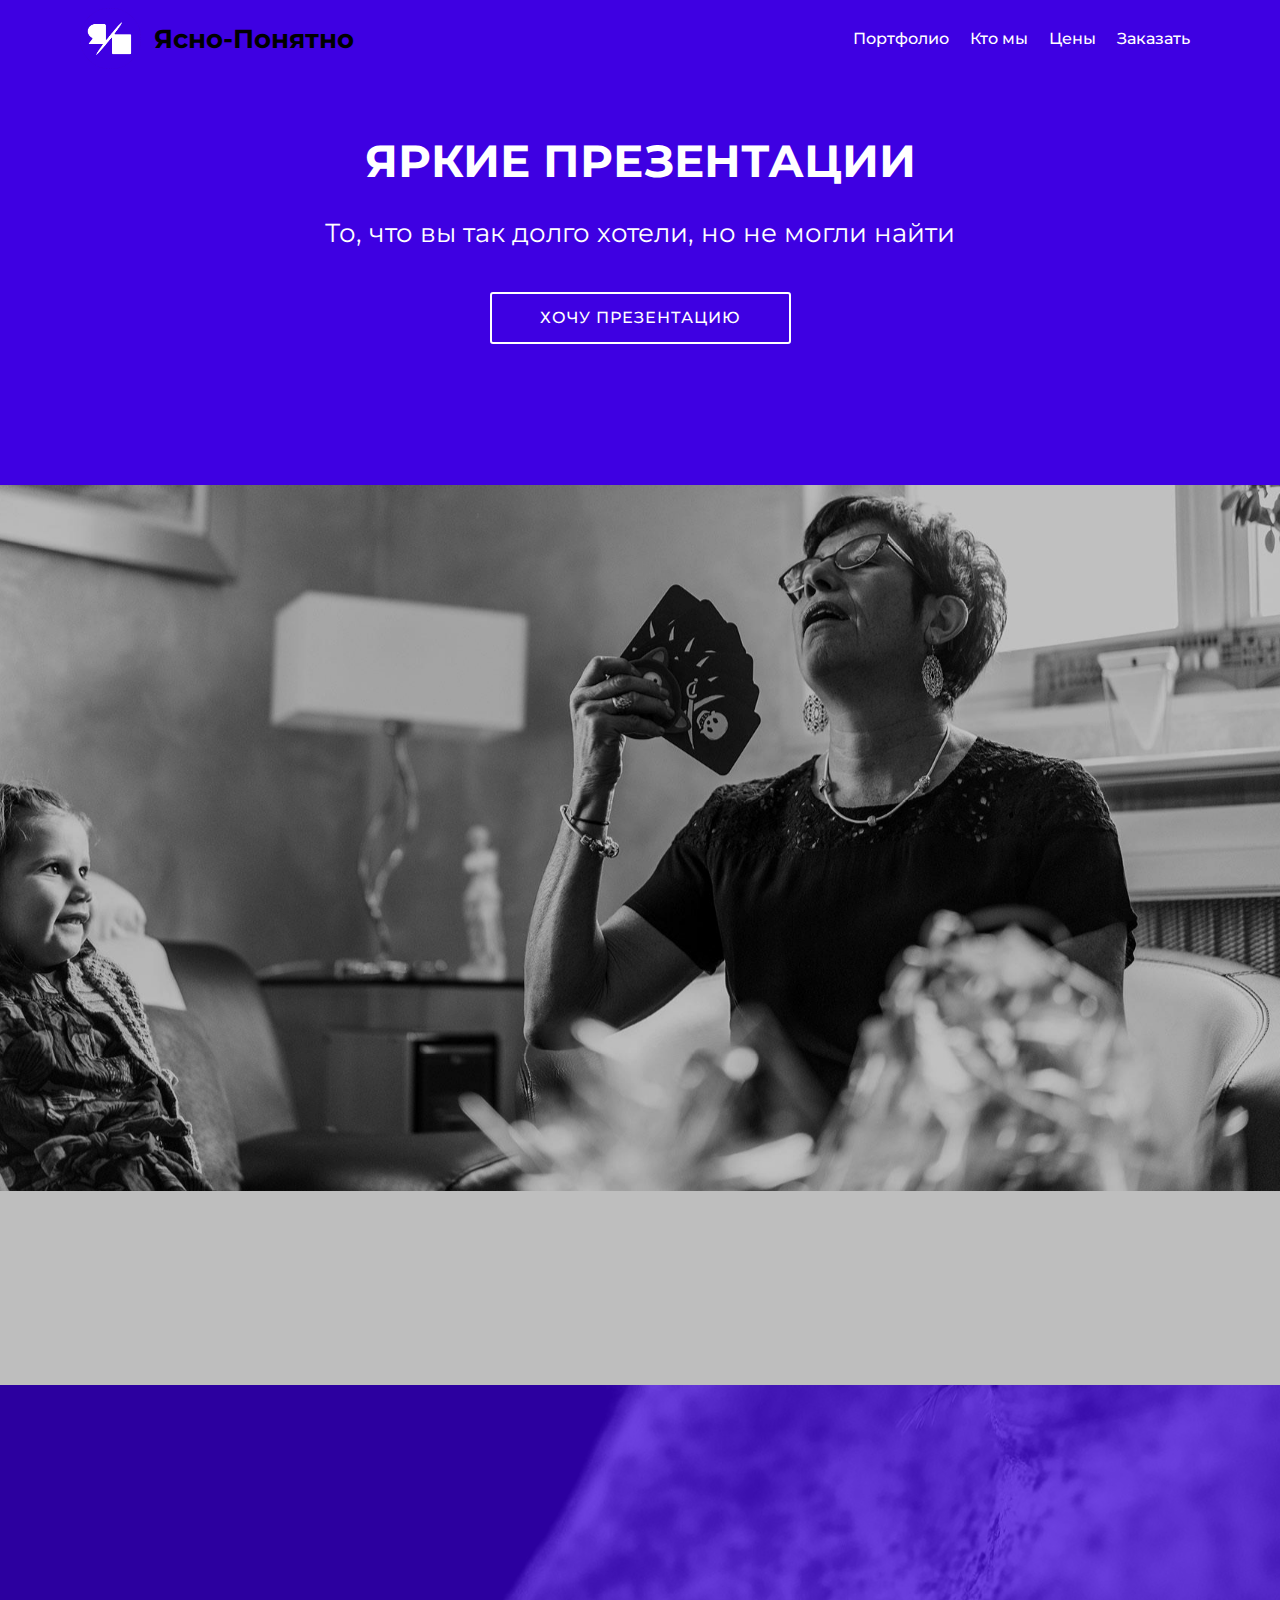
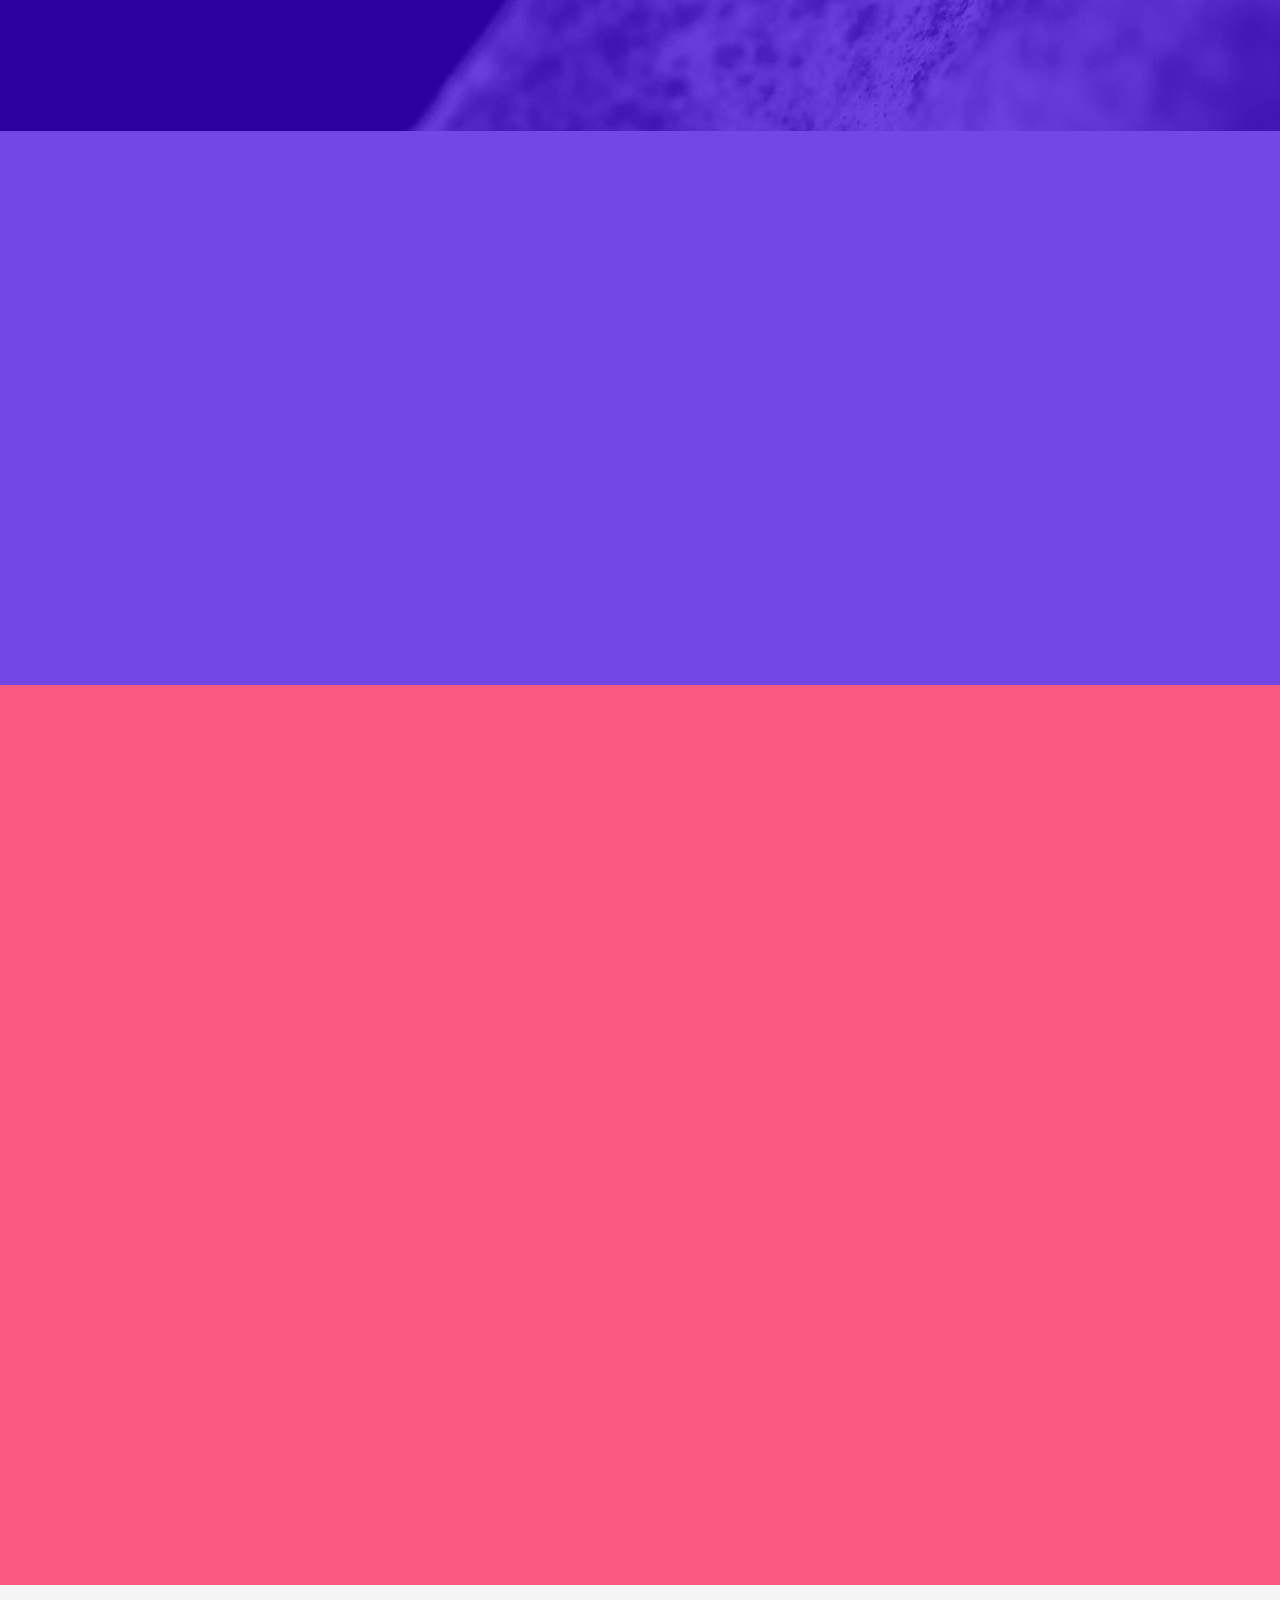
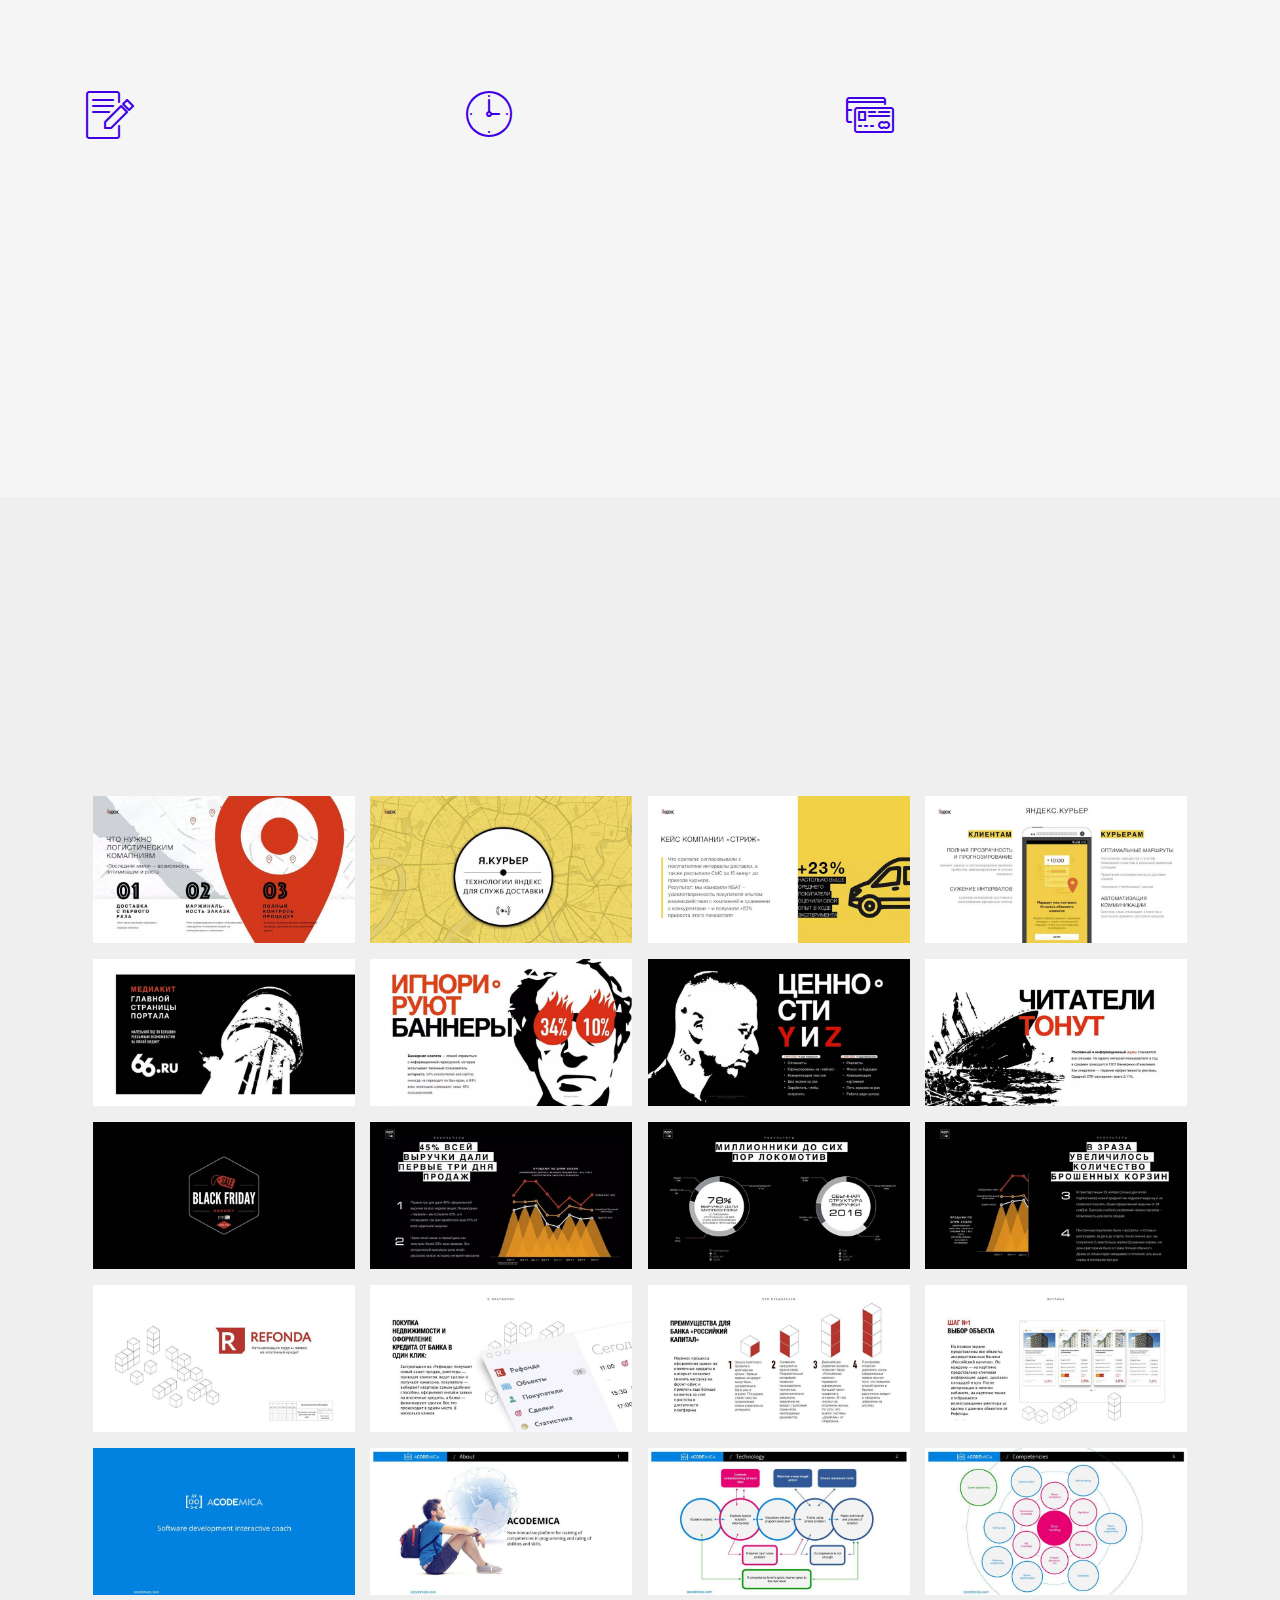
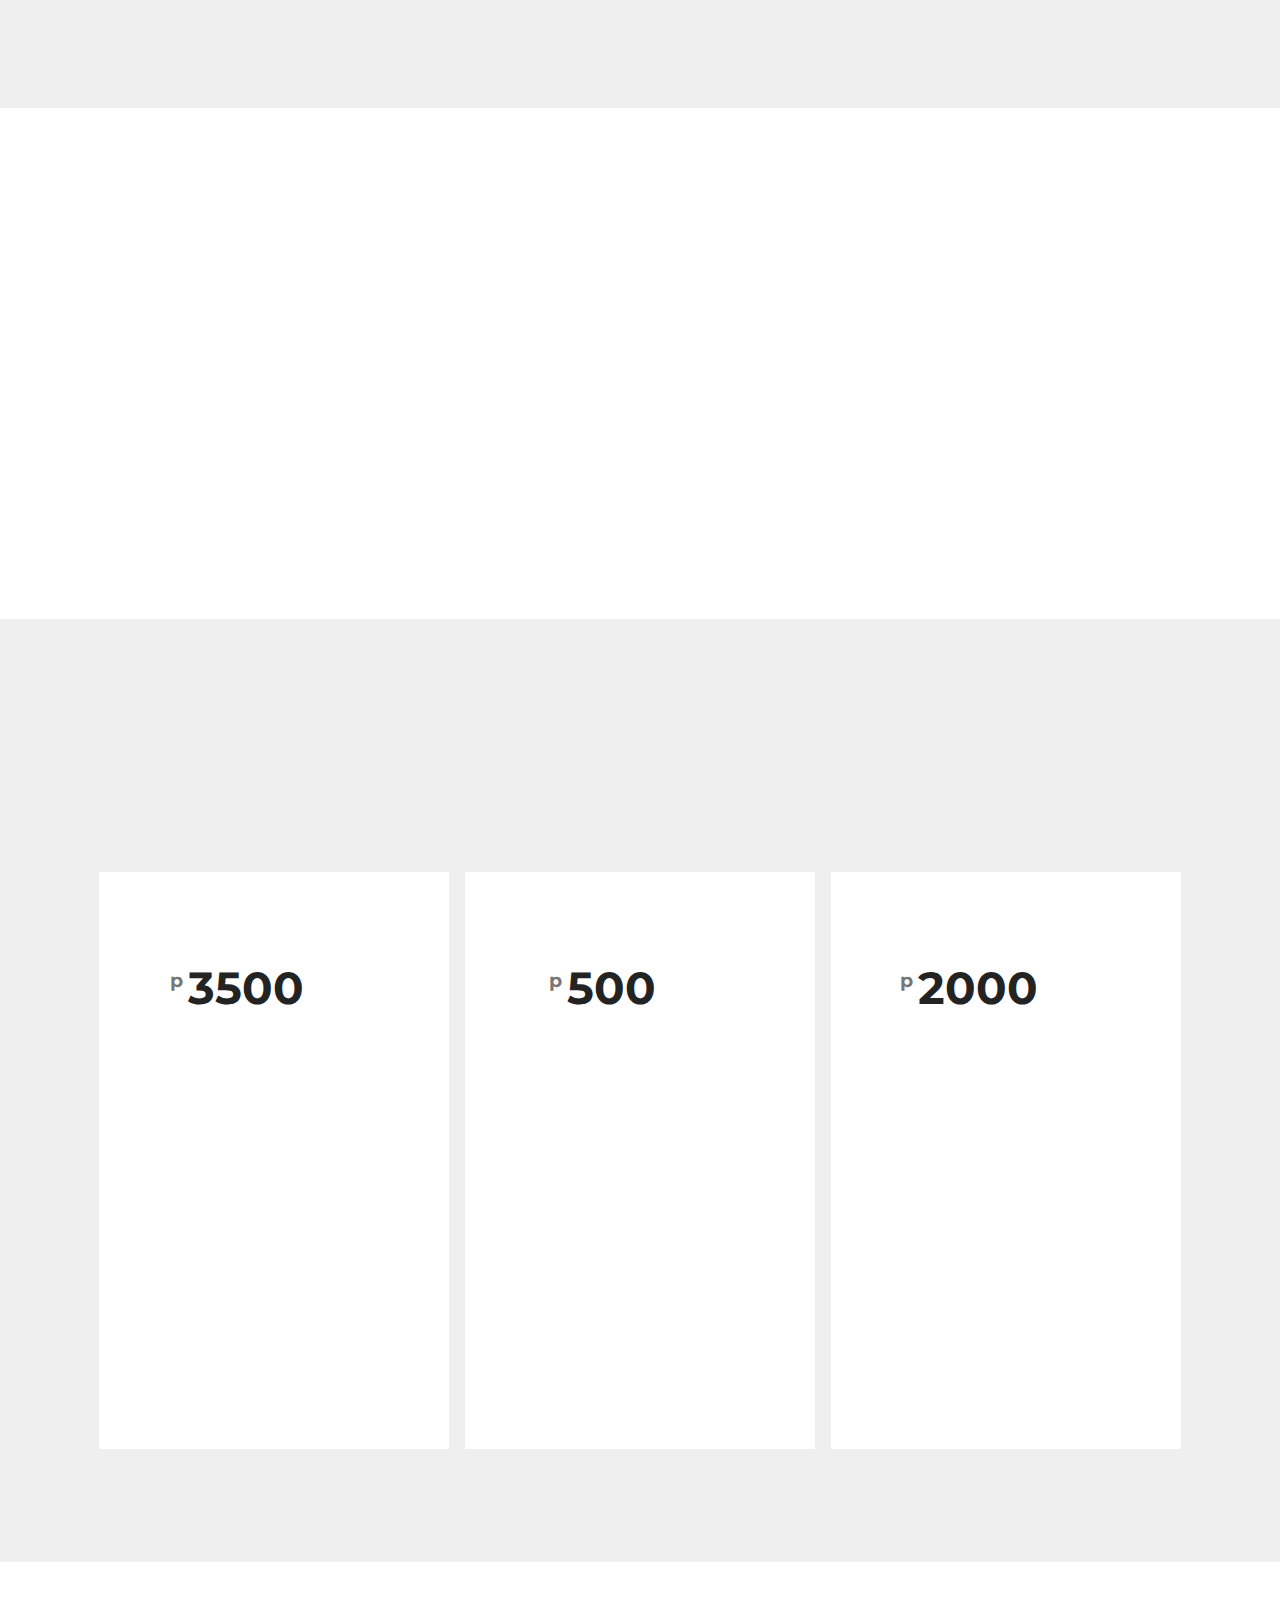
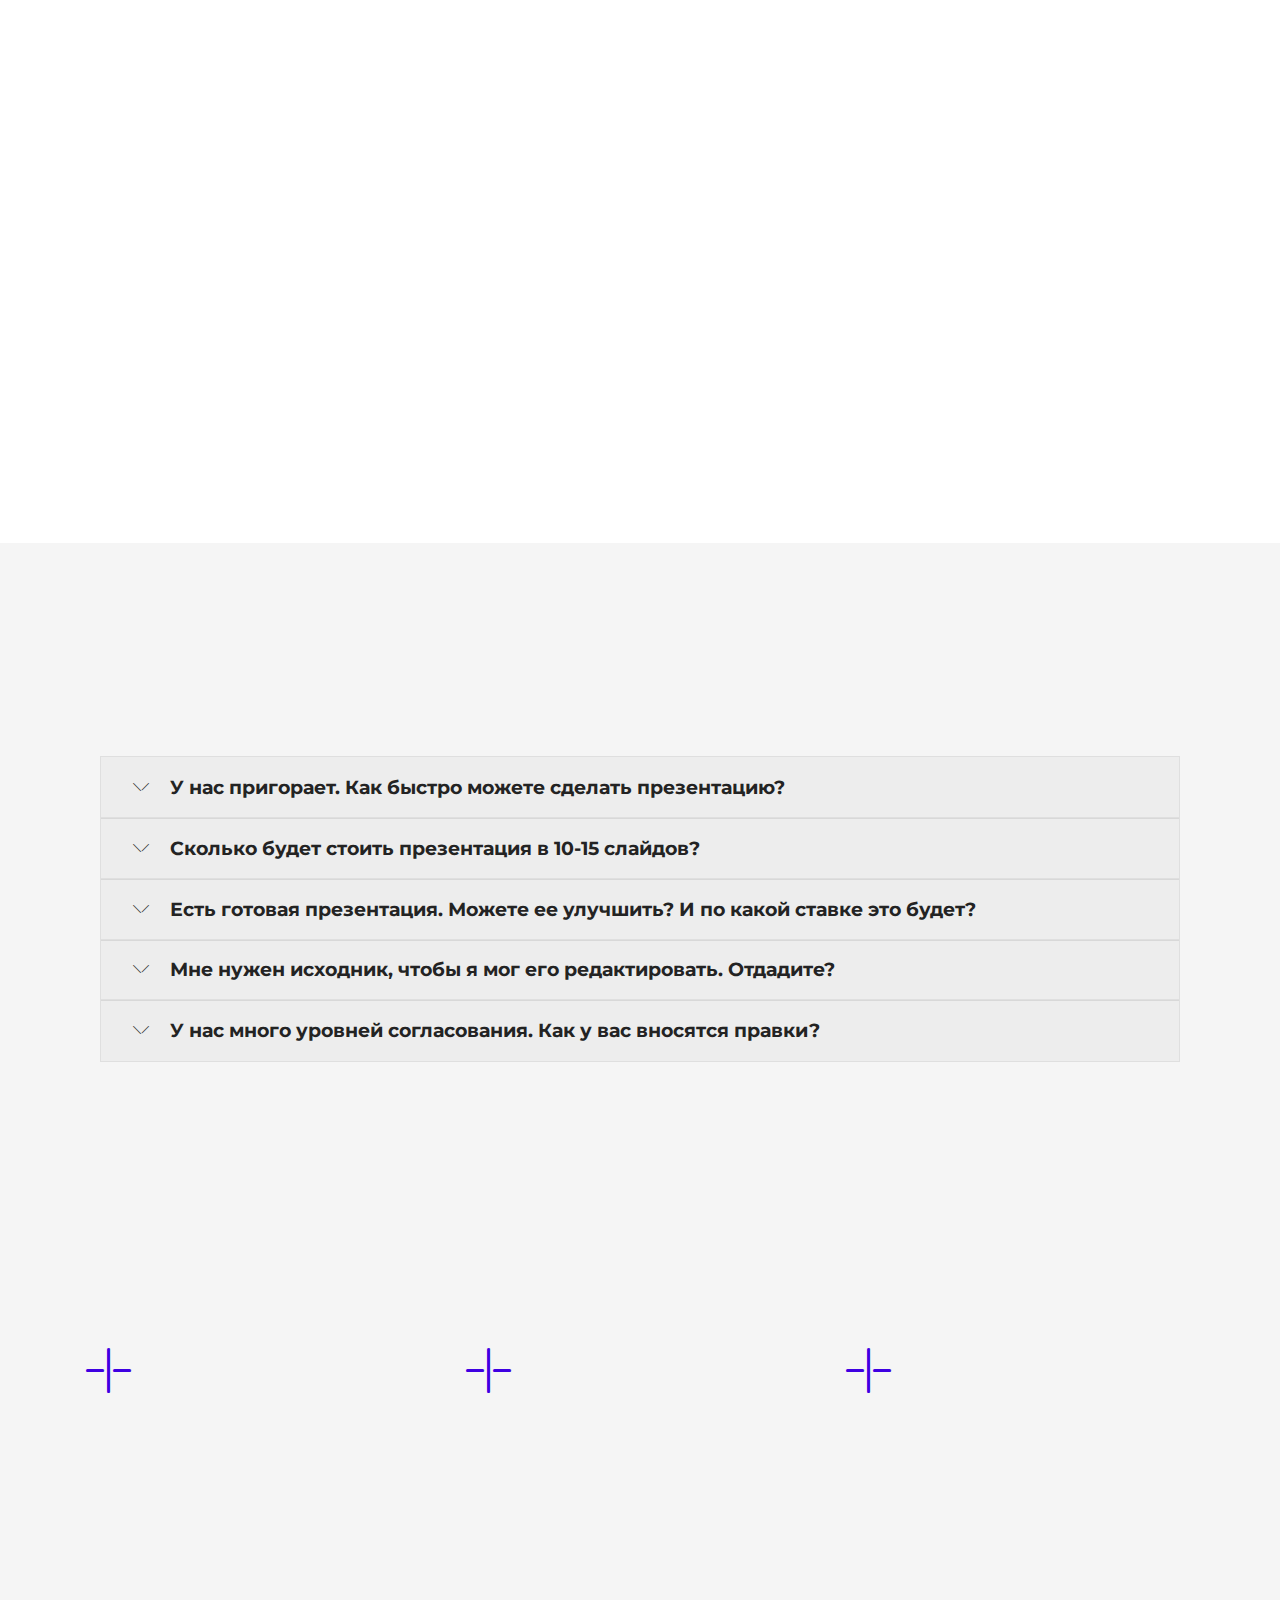
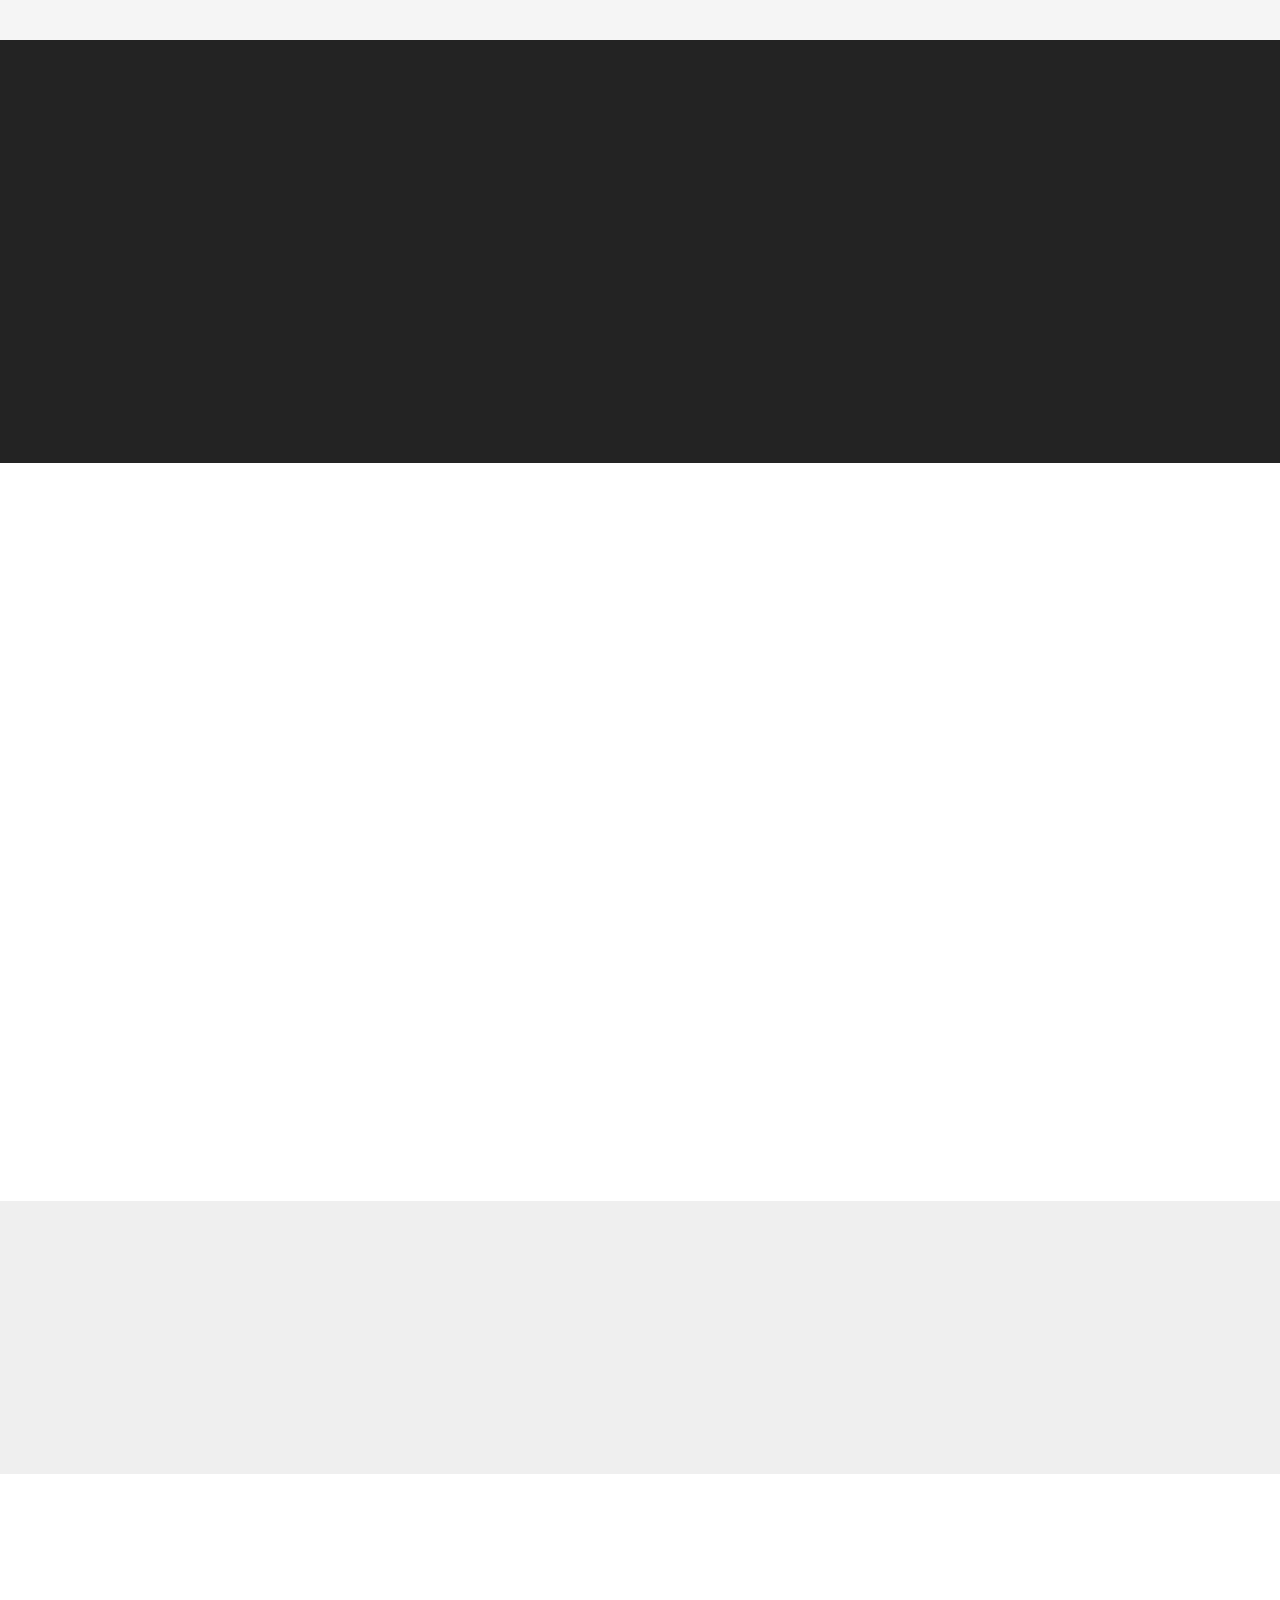
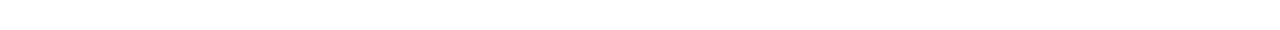
==== commit fe015f27: "create github pages" ====
--- a/vertigo.html
+++ b/vertigo.html
@@ -1,10 +1,10 @@
 <!DOCTYPE html>
 <html >
 <head>
-  <!-- Site made with Mobirise Website Builder v4.6.2, https://mobirise.com -->
+  <!-- Site made with Mobirise Website Builder v4.6.3, https://mobirise.com -->
   <meta charset="UTF-8">
   <meta http-equiv="X-UA-Compatible" content="IE=edge">
-  <meta name="generator" content="Mobirise v4.6.2, mobirise.com">
+  <meta name="generator" content="Mobirise v4.6.3, mobirise.com">
   <meta name="viewport" content="width=device-width, initial-scale=1, minimum-scale=1">
   <link rel="shortcut icon" href="assets/images/yap-logo-main-900x900.png" type="image/x-icon">
   <meta name="description" content="Дизайн, копирайтинг, креатив и визуализация идей — все в одном месте. Pitch deck, понятные слайды для VC-фондов или захватывающий рассказ о продукте. Это наша специализация. Ничего лишнего, все по делу.">
@@ -71,7 +71,7 @@
 <!-- /Google Analytics -->
 
 
-  <section class="menu cid-qIjB0CIxzP" once="menu" id="menu2-1e">
+  <section class="menu cid-qIkKu9dPhD" once="menu" id="menu2-2k">
 
     
 
@@ -91,7 +91,7 @@
                         <img src="assets/images/yap-logo-main-900x900.png" alt="" title="" style="height: 3.8rem;">
                     
                 </span>
-                <span class="navbar-caption-wrap"><a class="navbar-caption text-white display-5" href="https://yasnoslide.github.io/vertigo.html">Vertigo Slide</a></span>
+                <span class="navbar-caption-wrap"><a class="navbar-caption text-black display-5" href="https://yasnoslide.github.io">Ясно-Понятно</a></span>
             </div>
         </div>
         <div class="collapse navbar-collapse" id="navbarSupportedContent">
@@ -110,7 +110,7 @@
     </nav>
 </section>
 
-<section class="engine"><a href="https://mobirise.ws/e">best website builder software</a></section><section class="header1 cid-qIjDxOASQi" id="header1-2i">
+<section class="engine"><a href="https://mobirise.ws/e">best web building software</a></section><section class="header1 cid-qIjDxOASQi" id="header1-2i">
 
     
 
@@ -685,7 +685,7 @@
             <div class="media-container-column col-lg-10" data-form-type="formoid">
                     <div data-form-alert="" hidden="">Благодарим за заявку, мы свяжемся с вами в ближайшее время.</div>
             
-                    <form class="mbr-form" action="https://mobirise.com/" method="post" data-form-title="Mobirise Form"><input type="hidden" name="email" data-form-email="true" value="3Ihw/jtJ/inZ98g4jaRFWBjACaMjBMFVptRfydUzj9j8YRPdu8BxNRDVLSNlFxalbEW2c4nWtkPOYCddcoNZB/TJ6PDaAOsV6e3/FF715z5nLCAedqhPWozjIg+OMqea" data-form-field="Email">
+                    <form class="mbr-form" action="https://mobirise.com/" method="post" data-form-title="Mobirise Form"><input type="hidden" name="email" data-form-email="true" value="e8snym7uTfAHoyK5Ku5m22CtB4CS59Fa+C/Ecsnnt1QBk/NRZ/uXQGa82GZcjufdNYSuqwNVIOSUml/fyF7B4lm8l+3/5BbllsrKWOFCHXrlA5qO7Rgd5MzRheQwtL7f" data-form-field="Email">
                         <div class="row row-sm-offset">
                             <div class="col-md-4 multi-horizontal" data-for="name">
                                 <div class="form-group">
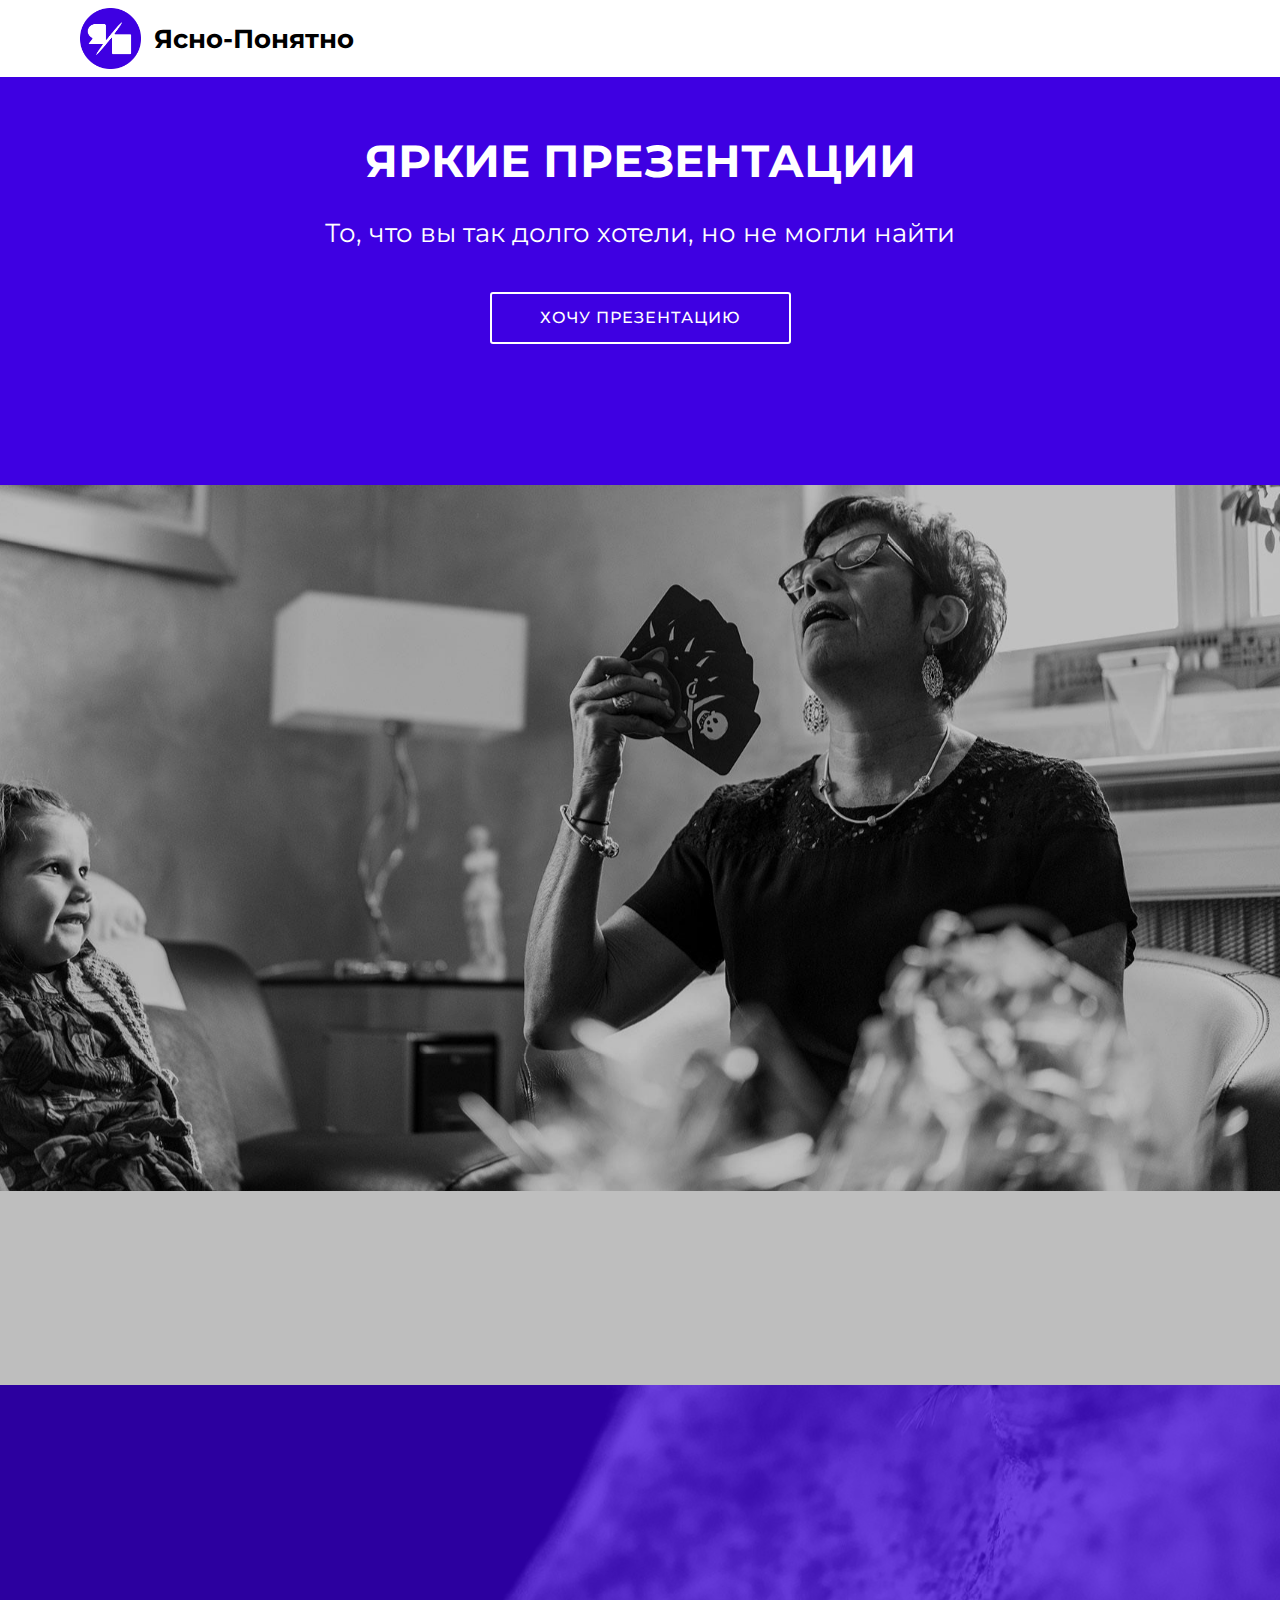
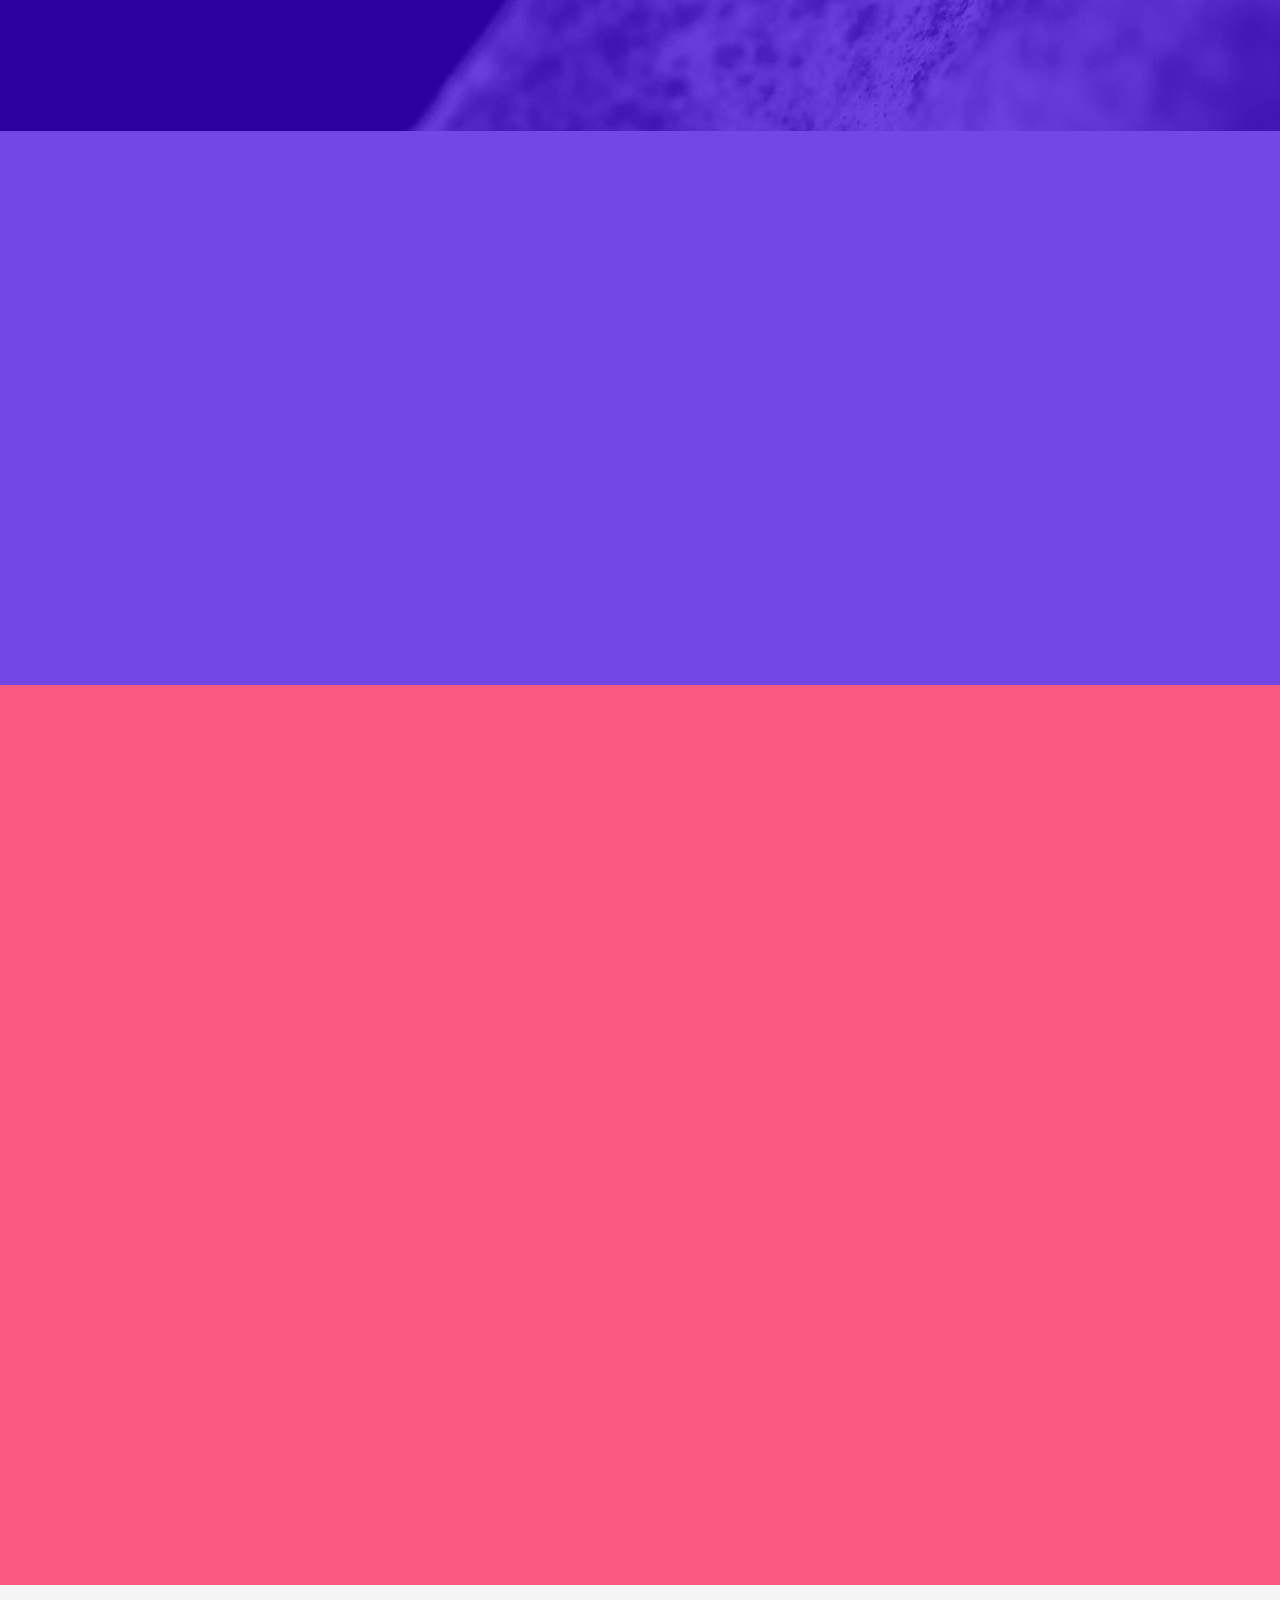
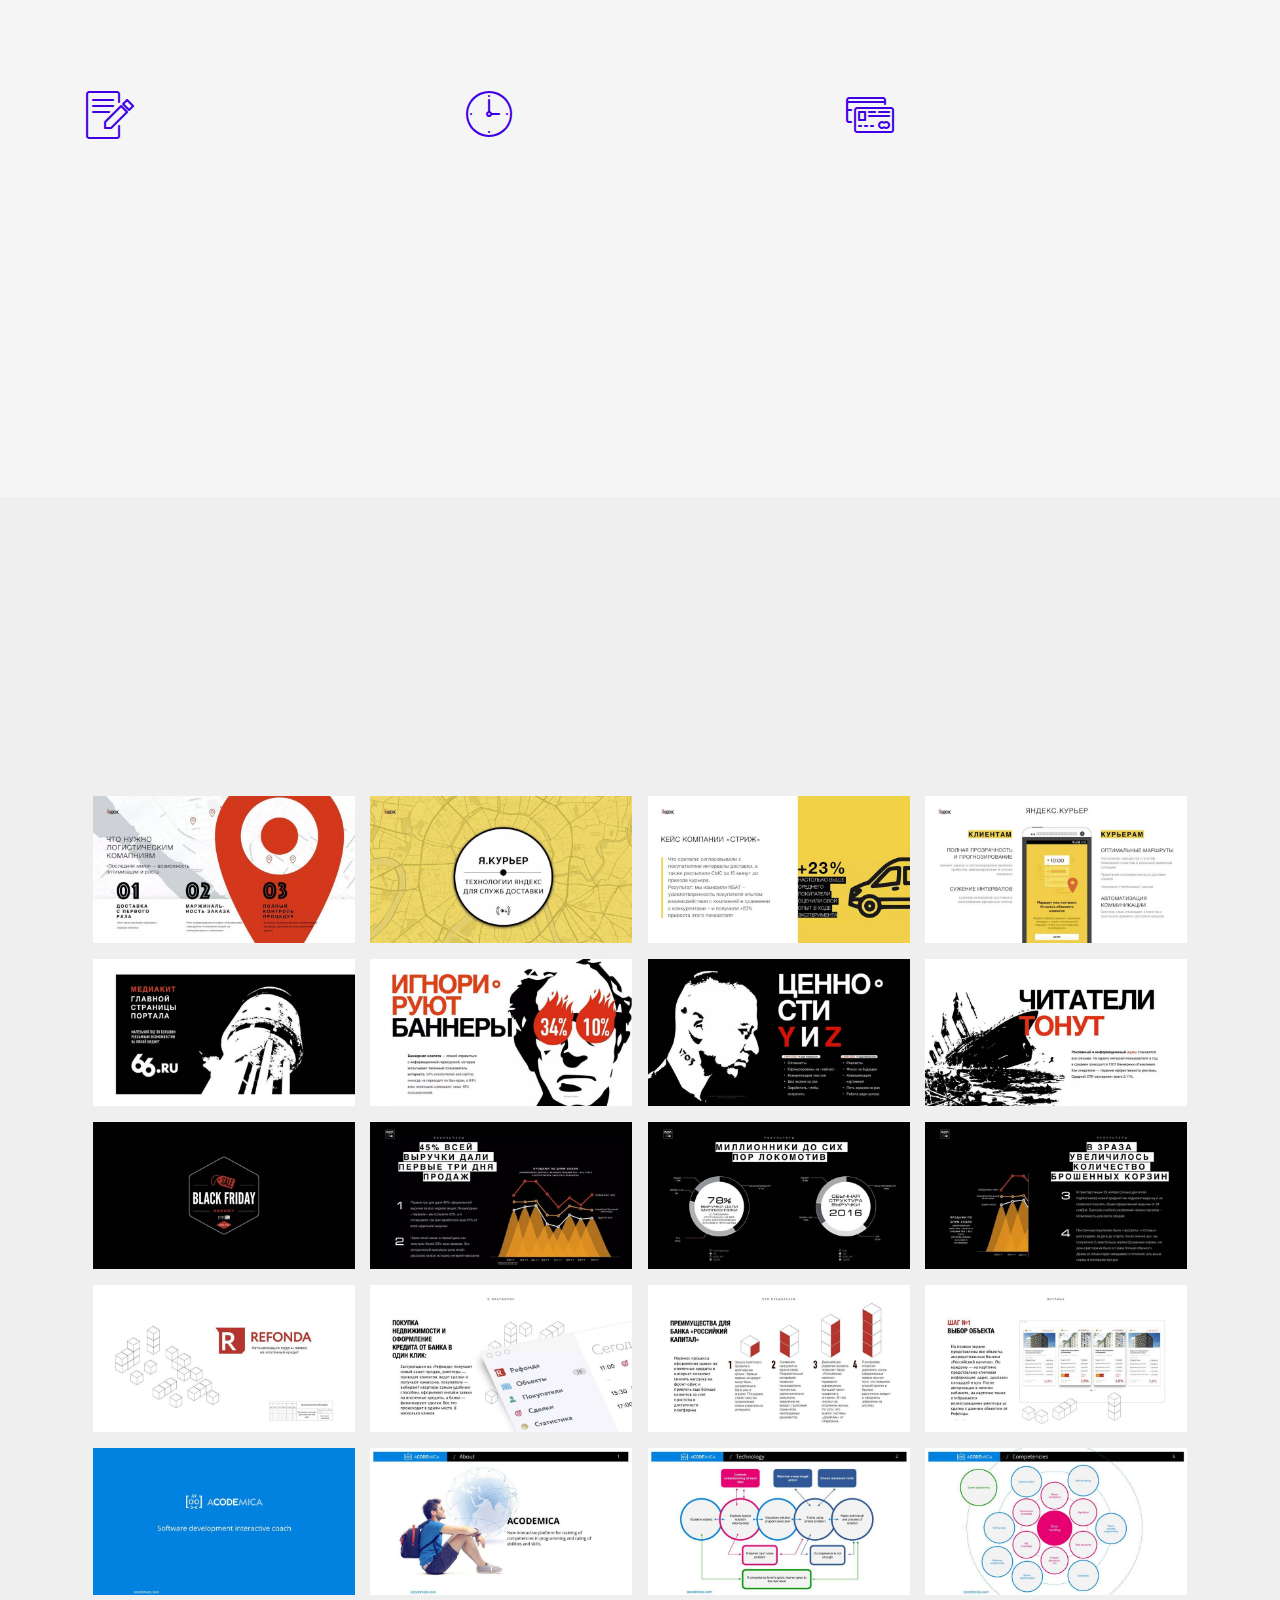
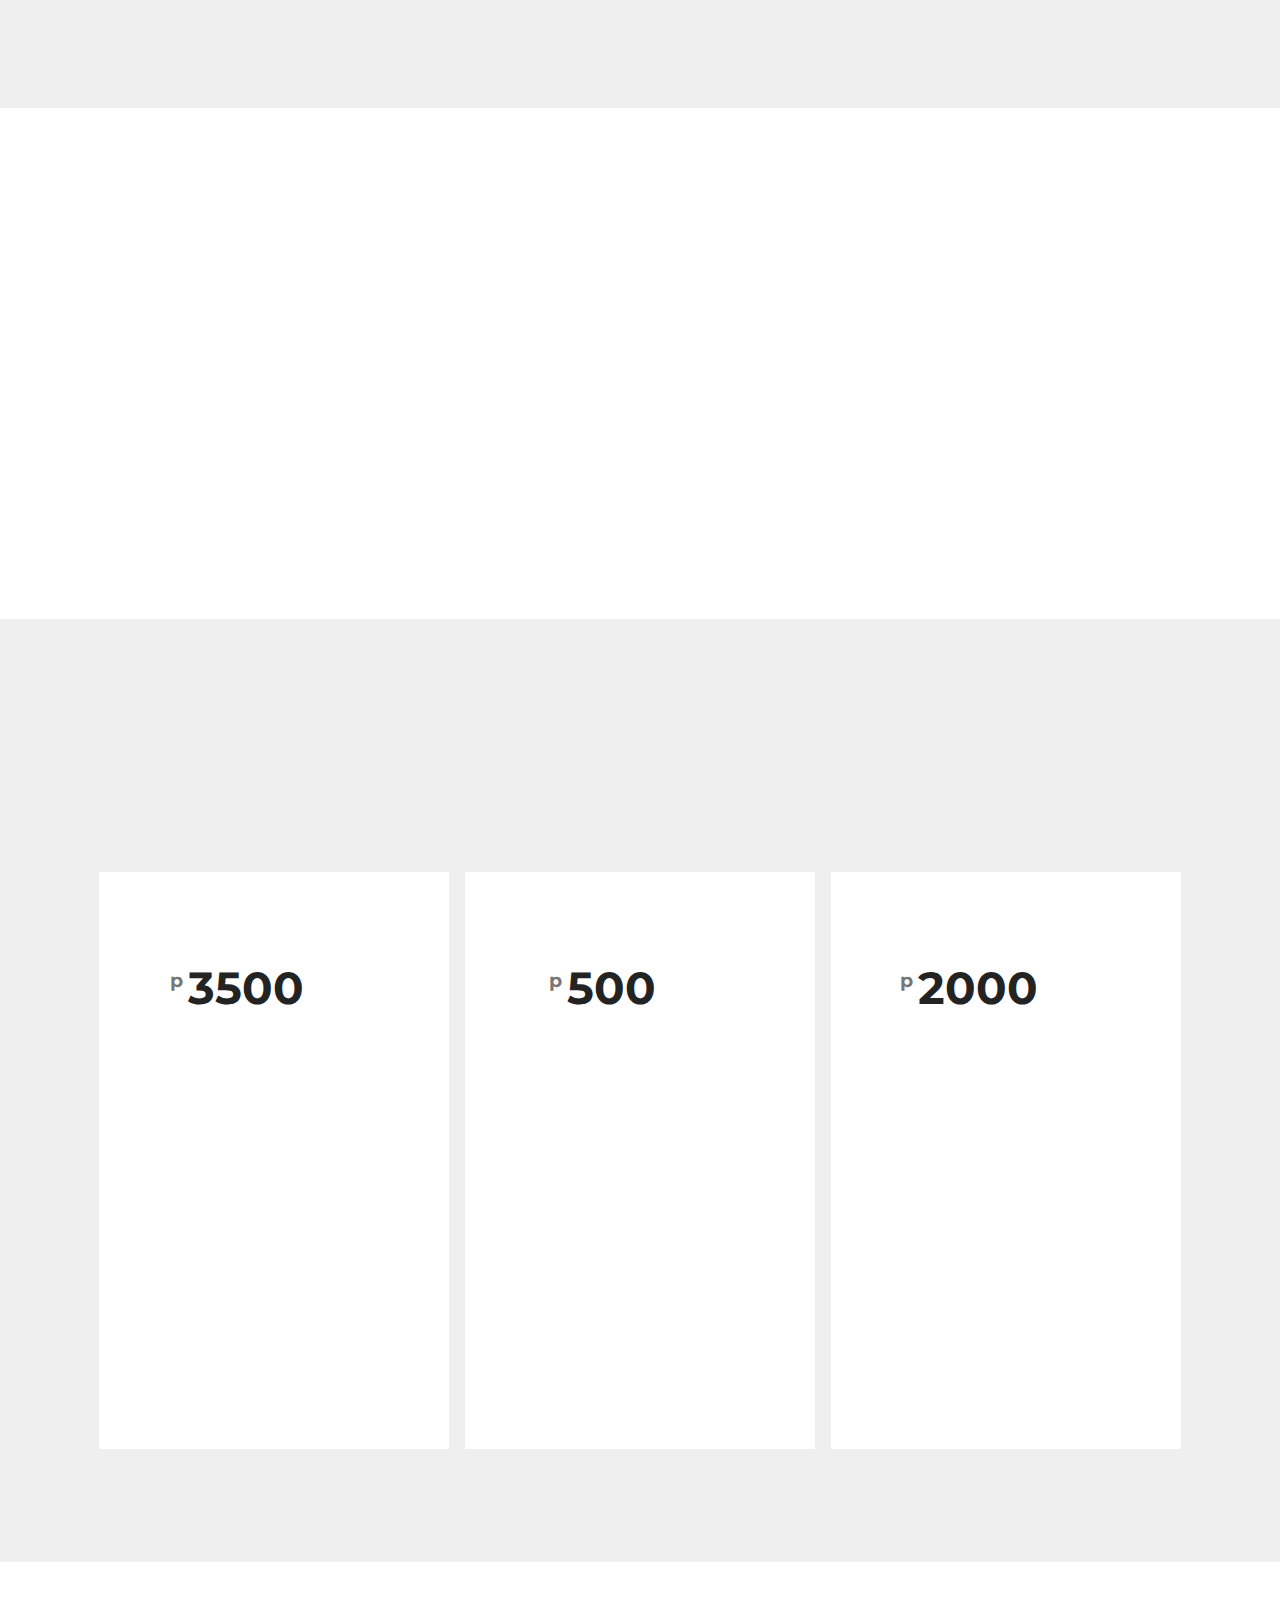
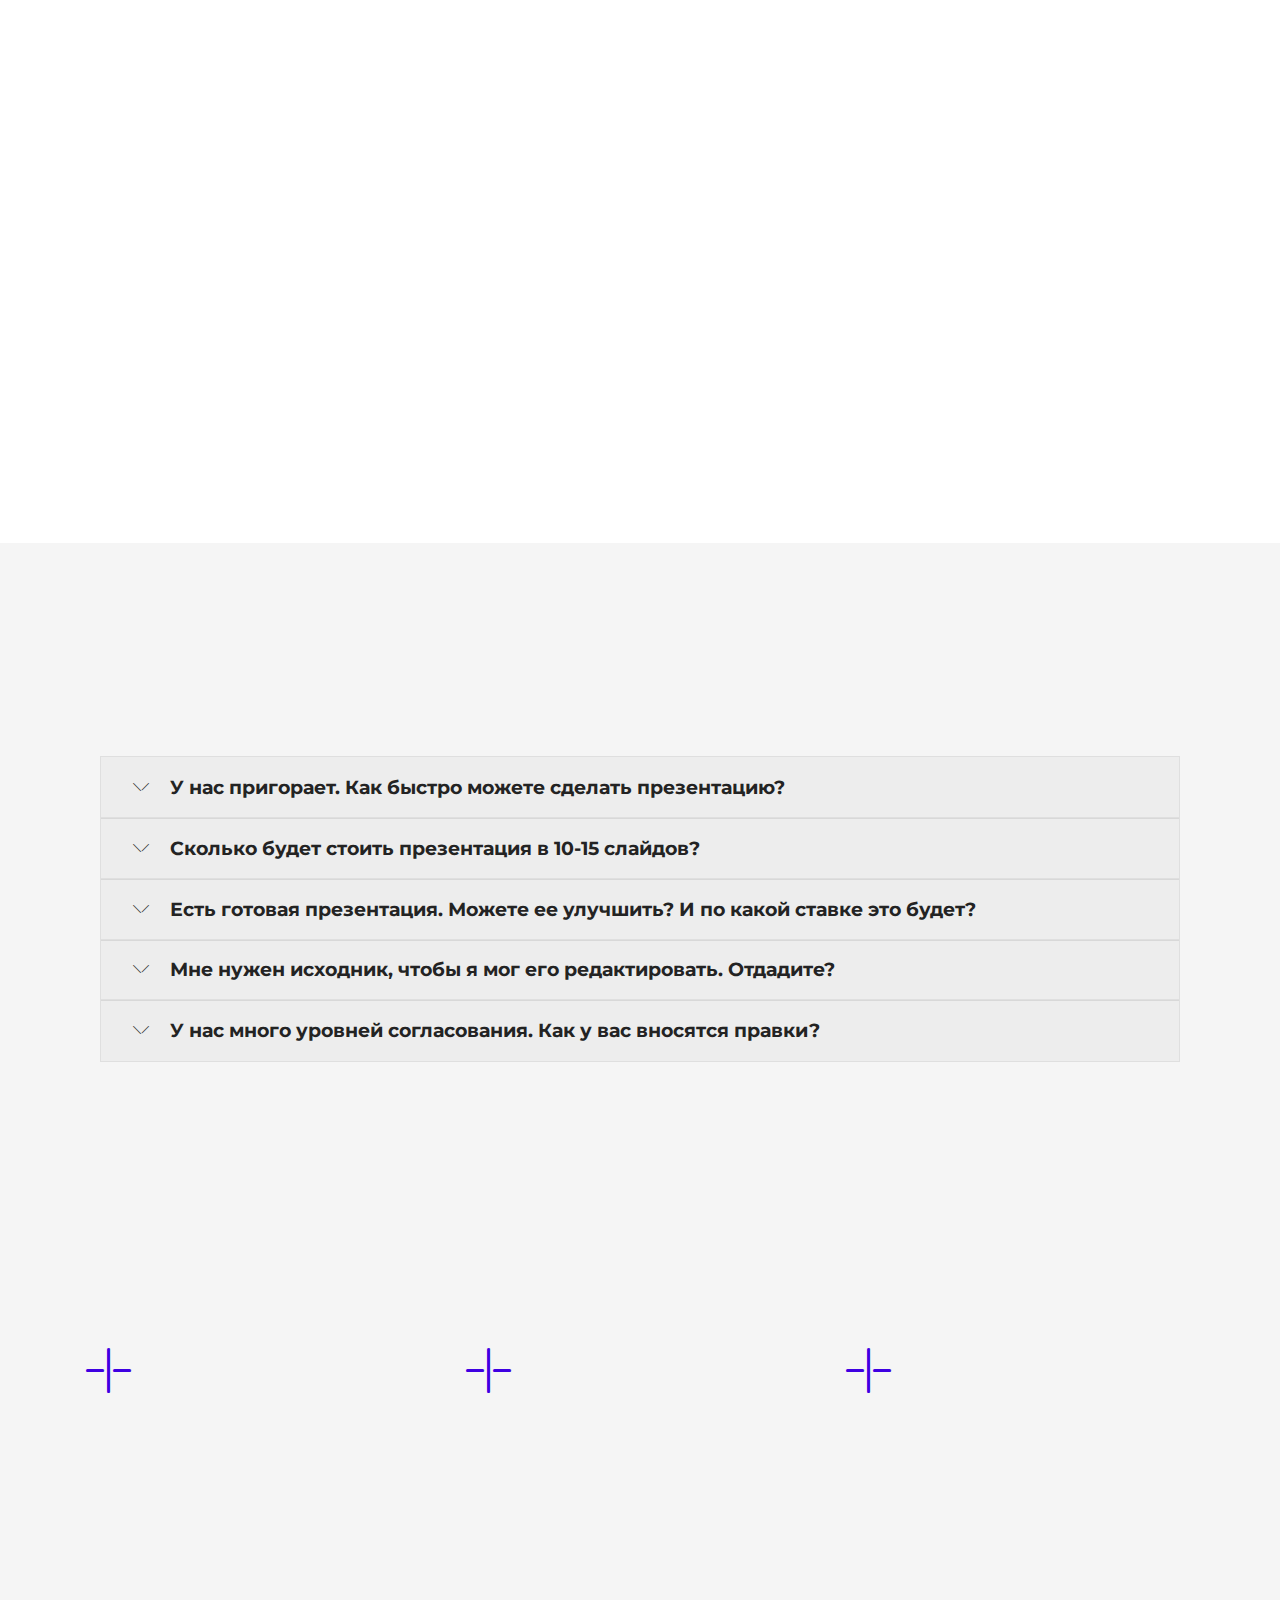
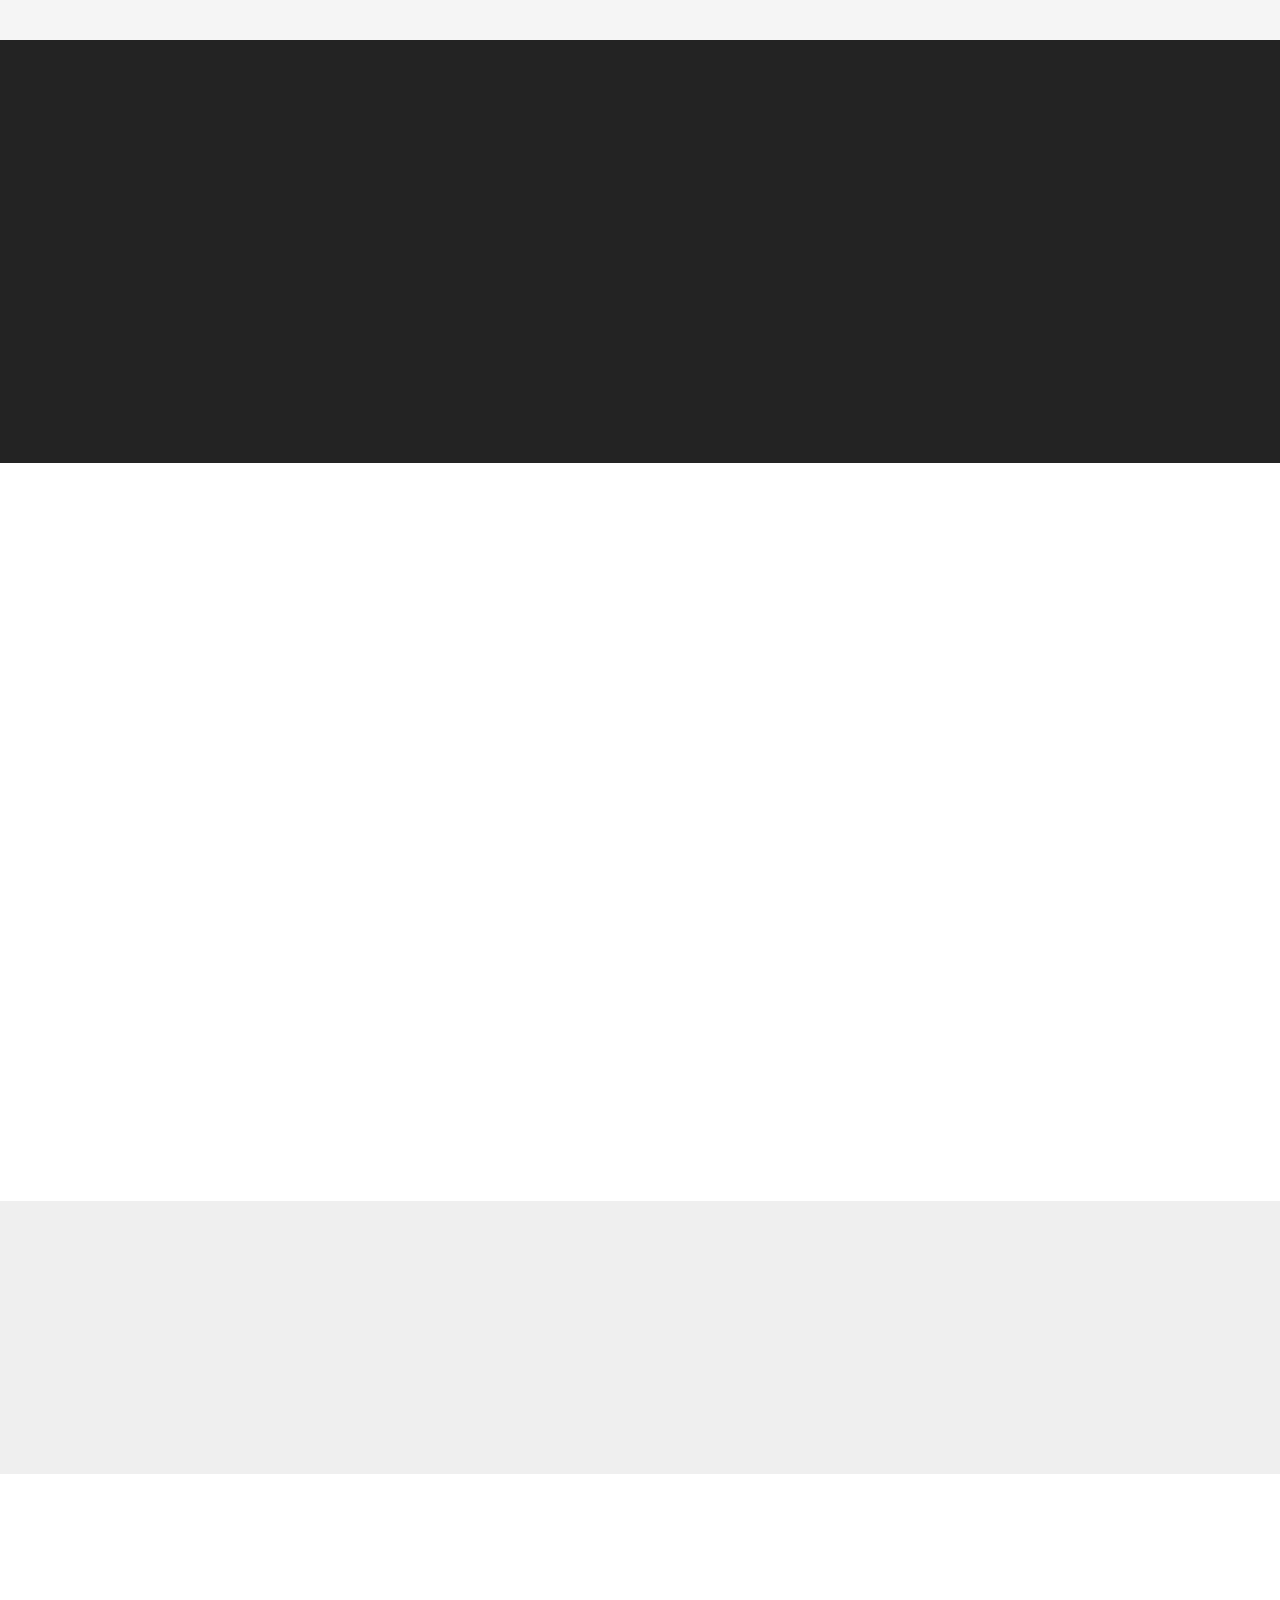
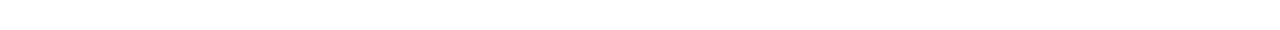
==== commit 29f2f8ed: "create github pages" ====
--- a/vertigo.html
+++ b/vertigo.html
@@ -1,10 +1,10 @@
 <!DOCTYPE html>
 <html >
 <head>
-  <!-- Site made with Mobirise Website Builder v4.6.3, https://mobirise.com -->
+  <!-- Site made with Mobirise Website Builder v4.6.5, https://mobirise.com -->
   <meta charset="UTF-8">
   <meta http-equiv="X-UA-Compatible" content="IE=edge">
-  <meta name="generator" content="Mobirise v4.6.3, mobirise.com">
+  <meta name="generator" content="Mobirise v4.6.5, mobirise.com">
   <meta name="viewport" content="width=device-width, initial-scale=1, minimum-scale=1">
   <link rel="shortcut icon" href="assets/images/yap-logo-main-900x900.png" type="image/x-icon">
   <meta name="description" content="Дизайн, копирайтинг, креатив и визуализация идей — все в одном месте. Pitch deck, понятные слайды для VC-фондов или захватывающий рассказ о продукте. Это наша специализация. Ничего лишнего, все по делу.">
@@ -91,7 +91,7 @@
                         <img src="assets/images/yap-logo-main-900x900.png" alt="" title="" style="height: 3.8rem;">
                     
                 </span>
-                <span class="navbar-caption-wrap"><a class="navbar-caption text-black display-5" href="https://yasnoslide.github.io">Ясно-Понятно</a></span>
+                <span class="navbar-caption-wrap"><a class="navbar-caption text-black display-5" href="index.html#gallery1-n">Ясно-Понятно</a></span>
             </div>
         </div>
         <div class="collapse navbar-collapse" id="navbarSupportedContent">
@@ -110,7 +110,7 @@
     </nav>
 </section>
 
-<section class="engine"><a href="https://mobirise.ws/e">best web building software</a></section><section class="header1 cid-qIjDxOASQi" id="header1-2i">
+<section class="engine"><a href="https://mobirise.ws/l">html website creator</a></section><section class="header1 cid-qIjDxOASQi" id="header1-2i">
 
     
 
@@ -497,12 +497,12 @@
                 <div id="bootstrap-accordion_33" class="panel-group accordionStyles accordion" role="tablist" aria-multiselectable="true">
                     <div class="card">
                         <div class="card-header" role="tab" id="headingOne">
-                            <a role="button" class="panel-title collapsed text-black" data-toggle="collapse" data-parent="#bootstrap-accordion_33" data-core="" href="#collapse1_33" aria-expanded="false" aria-controls="collapse1">
+                            <a role="button" class="panel-title collapsed text-black" data-toggle="collapse" data-parent="#accordion" data-core="" href="#collapse1_33" aria-expanded="false" aria-controls="collapse1">
                                 <h4 class="mbr-fonts-style display-7">
                                     <span class="sign mbr-iconfont mbri-arrow-down inactive"></span><strong>&nbsp;У нас пригорает. Как быстро можете сделать презентацию?</strong></h4>
                             </a>
                         </div>
-                        <div id="collapse1_33" class="panel-collapse noScroll collapse " role="tabpanel" aria-labelledby="headingOne">
+                        <div id="collapse1_33" class="panel-collapse noScroll collapse " role="tabpanel" aria-labelledby="headingOne" data-parent="#bootstrap-accordion_33">
                             <div class="panel-body p-4">
                                 <p class="mbr-fonts-style panel-text display-7">
                                    Работа над презентацией с нуля в 10-12 слайдов занимает семь рабочих дней. Мы пробовали быстрее, но пока не получается. Либо страдает качество, либо мы.</p>
@@ -511,13 +511,13 @@
                     </div>
                     <div class="card">
                         <div class="card-header" role="tab" id="headingTwo">
-                            <a role="button" class="collapsed panel-title text-black" data-toggle="collapse" data-parent="#bootstrap-accordion_33" data-core="" href="#collapse2_33" aria-expanded="false" aria-controls="collapse2">
+                            <a role="button" class="collapsed panel-title text-black" data-toggle="collapse" data-parent="#accordion" data-core="" href="#collapse2_33" aria-expanded="false" aria-controls="collapse2">
                                 <h4 class="mbr-fonts-style display-7">
                                     <span class="sign mbr-iconfont mbri-arrow-down inactive"></span><strong>&nbsp;Сколько будет стоить презентация в 10-15 слайдов?</strong></h4>
                             </a>
                             
                         </div>
-                        <div id="collapse2_33" class="panel-collapse noScroll collapse" role="tabpanel" aria-labelledby="headingTwo">
+                        <div id="collapse2_33" class="panel-collapse noScroll collapse" role="tabpanel" aria-labelledby="headingTwo" data-parent="#bootstrap-accordion_33">
                             <div class="panel-body p-4">
                                 <p class="mbr-fonts-style panel-text display-7">
                                    Исходя из стоимости слайда в 3500 рублей, мы получаем вилку 35000-52500 руб. Сюда входит копирайтинг, дизайн, сборка, корректура — все, чтобы продукт выглядел законченным и цельным.</p>
@@ -526,12 +526,12 @@
                     </div>
                     <div class="card">
                         <div class="card-header" role="tab" id="headingThree">
-                            <a role="button" class="collapsed text-black panel-title" data-toggle="collapse" data-parent="#bootstrap-accordion_33" data-core="" href="#collapse3_33" aria-expanded="false" aria-controls="collapse3">
+                            <a role="button" class="collapsed text-black panel-title" data-toggle="collapse" data-parent="#accordion" data-core="" href="#collapse3_33" aria-expanded="false" aria-controls="collapse3">
                                 <h4 class="mbr-fonts-style display-7">
                                     <span class="sign mbr-iconfont mbri-arrow-down inactive"></span><strong>&nbsp;Есть готовая презентация. Можете ее улучшить? И по какой ставке это будет?</strong></h4>
                             </a>
                         </div>
-                        <div id="collapse3_33" class="panel-collapse noScroll collapse" role="tabpanel" aria-labelledby="headingThree">
+                        <div id="collapse3_33" class="panel-collapse noScroll collapse" role="tabpanel" aria-labelledby="headingThree" data-parent="#bootstrap-accordion_33">
                             <div class="panel-body p-4">
                                 <p class="mbr-fonts-style panel-text display-7">Тут возможно несколько сценариев. У вас есть дизайнер, вы своими силами можете все перебрать, но не знаете, что именно плохо. тогда закажите "Аудит", мы подготовим подробное заключение, что требует переделки и какой именно. То есть мы подготовим все замечания и правки, а внесение их будет на вашей стороне. Второй сценарий, когда мы берем вашу презентацию, понимаем, что нужно создавать новую: с новым текстом, новыми идеями, новой структурой, но сохранением фирменных элементов. Это тариф "Разработка с нуля". Третий сценарий, когда вас устраивает содержание, но вас не устраивает оформление. Выбирайте тариф "Только дизайн".</p>
                             </div>
@@ -539,12 +539,12 @@
                     </div>
                     <div class="card">
                         <div class="card-header" role="tab" id="headingThree">
-                            <a role="button" class="collapsed panel-title text-black" data-toggle="collapse" data-parent="#bootstrap-accordion_33" data-core="" href="#collapse4_33" aria-expanded="false" aria-controls="collapse4">
+                            <a role="button" class="collapsed panel-title text-black" data-toggle="collapse" data-parent="#accordion" data-core="" href="#collapse4_33" aria-expanded="false" aria-controls="collapse4">
                                 <h4 class="mbr-fonts-style display-7">
                                     <span class="sign mbr-iconfont mbri-arrow-down inactive"></span><strong>&nbsp;Мне нужен исходник, чтобы я мог его редактировать. Отдадите?</strong></h4>
                             </a> 
                         </div>
-                        <div id="collapse4_33" class="panel-collapse noScroll collapse" role="tabpanel" aria-labelledby="headingThree">
+                        <div id="collapse4_33" class="panel-collapse noScroll collapse" role="tabpanel" aria-labelledby="headingThree" data-parent="#bootstrap-accordion_33">
                             <div class="panel-body p-4">
                                 <p class="mbr-fonts-style panel-text display-7">
                                    Не проблема. Мы собираем презентации в различных программных продуктах и с использованием многих технологиях. Если вам нужен редактируемый исходник, на старте следует договориться, что это будет PowerPoint или Keynote, которые чаще всего есть у рядовых сотрудников.</p>
@@ -553,12 +553,12 @@
                     </div>
                     <div class="card">
                         <div class="card-header" role="tab" id="headingThree">
-                            <a role="button" class="collapsed panel-title text-black" data-toggle="collapse" data-parent="#bootstrap-accordion_33" data-core="" href="#collapse5_33" aria-expanded="false" aria-controls="collapse5">
+                            <a role="button" class="collapsed panel-title text-black" data-toggle="collapse" data-parent="#accordion" data-core="" href="#collapse5_33" aria-expanded="false" aria-controls="collapse5">
                                 <h4 class="mbr-fonts-style display-7">
                                     <span class="sign mbr-iconfont mbri-arrow-down inactive"></span>&nbsp;<strong>У нас много уровней согласования. Как у вас вносятся правки?</strong></h4>
                             </a>
                         </div>
-                        <div id="collapse5_33" class="panel-collapse noScroll collapse" role="tabpanel" aria-labelledby="headingThree">
+                        <div id="collapse5_33" class="panel-collapse noScroll collapse" role="tabpanel" aria-labelledby="headingThree" data-parent="#bootstrap-accordion_33">
                             <div class="panel-body p-4">
                                 <p class="mbr-fonts-style panel-text display-7">
                                    Правки мы вносим охотно, однако на этот счет есть регламент. Сначала мы разрабатываем смысловой скелет. Он утверждается и более не трансформируется. Под него прорабатываются ключевые сообщения и выстраивается история. Мы согласовываем и это. Далее мы готовим эскизы ключевых слайдов, чтобы нащупать правильную стилистику и подачу. Как правило из трех вариантов один выстреливает. После этого стилистика не может быть изменена. Ну и все это превращается в текст, цифры, диаграммы и иллюстрации. Здесь допустимы правки.</p>
@@ -650,7 +650,7 @@
     <div class="container">
         <div class="media-container-row">
             <div class="mbr-figure pr-lg-5" style="width: 130%;">
-              <img src="assets/images/-gray-822x599.jpg" alt="" title="">
+              <img src="assets/images/gray-822x599.jpg" alt="" title="">
             </div>
             <div class="media-content px-3 align-self-center mbr-white py-2">
                     <p class="mbr-text testimonial-text mbr-fonts-style display-5"><strong>
@@ -685,7 +685,7 @@
             <div class="media-container-column col-lg-10" data-form-type="formoid">
                     <div data-form-alert="" hidden="">Благодарим за заявку, мы свяжемся с вами в ближайшее время.</div>
             
-                    <form class="mbr-form" action="https://mobirise.com/" method="post" data-form-title="Mobirise Form"><input type="hidden" name="email" data-form-email="true" value="e8snym7uTfAHoyK5Ku5m22CtB4CS59Fa+C/Ecsnnt1QBk/NRZ/uXQGa82GZcjufdNYSuqwNVIOSUml/fyF7B4lm8l+3/5BbllsrKWOFCHXrlA5qO7Rgd5MzRheQwtL7f" data-form-field="Email">
+                    <form class="mbr-form" action="https://mobirise.com/" method="post" data-form-title="Mobirise Form"><input type="hidden" name="email" data-form-email="true" value="2EHntGRh4al63ppN9xIf/JcYldzyKmzYVsZQRLjkGnEHuKRAQA/tcUVbq34Hw8r11mEpQgncRPW2tbJKVZye/VxTVKpT6wLllmfaLf1CLQQX9+ZpbxfearUiC//Dc1MD" data-form-field="Email">
                         <div class="row row-sm-offset">
                             <div class="col-md-4 multi-horizontal" data-for="name">
                                 <div class="form-group">
--- a/assets/mobirise/css/mbr-additional.css
+++ b/assets/mobirise/css/mbr-additional.css
@@ -2306,13 +2306,13 @@
   text-align: left;
 }
 .cid-qIkKu9dPhD .navbar {
-  background: #3e00e2;
+  background: #ffffff;
   transition: none;
   min-height: 77px;
   padding: .5rem 0;
 }
 .cid-qIkKu9dPhD .navbar-dropdown.bg-color.transparent.opened {
-  background: #3e00e2;
+  background: #ffffff;
 }
 .cid-qIkKu9dPhD a {
   font-style: normal;
@@ -2396,7 +2396,7 @@
   padding-bottom: 0;
 }
 .cid-qIkKu9dPhD .dropdown .dropdown-menu {
-  background: #3e00e2;
+  background: #ffffff;
   display: none;
   position: absolute;
   min-width: 5rem;
@@ -2467,7 +2467,7 @@
   width: 30px;
   height: 2px;
   border-right: 5px;
-  background-color: #c1c1c1;
+  background-color: #232323;
 }
 .cid-qIkKu9dPhD button.navbar-toggler .hamburger span:nth-child(1) {
   top: 0;
